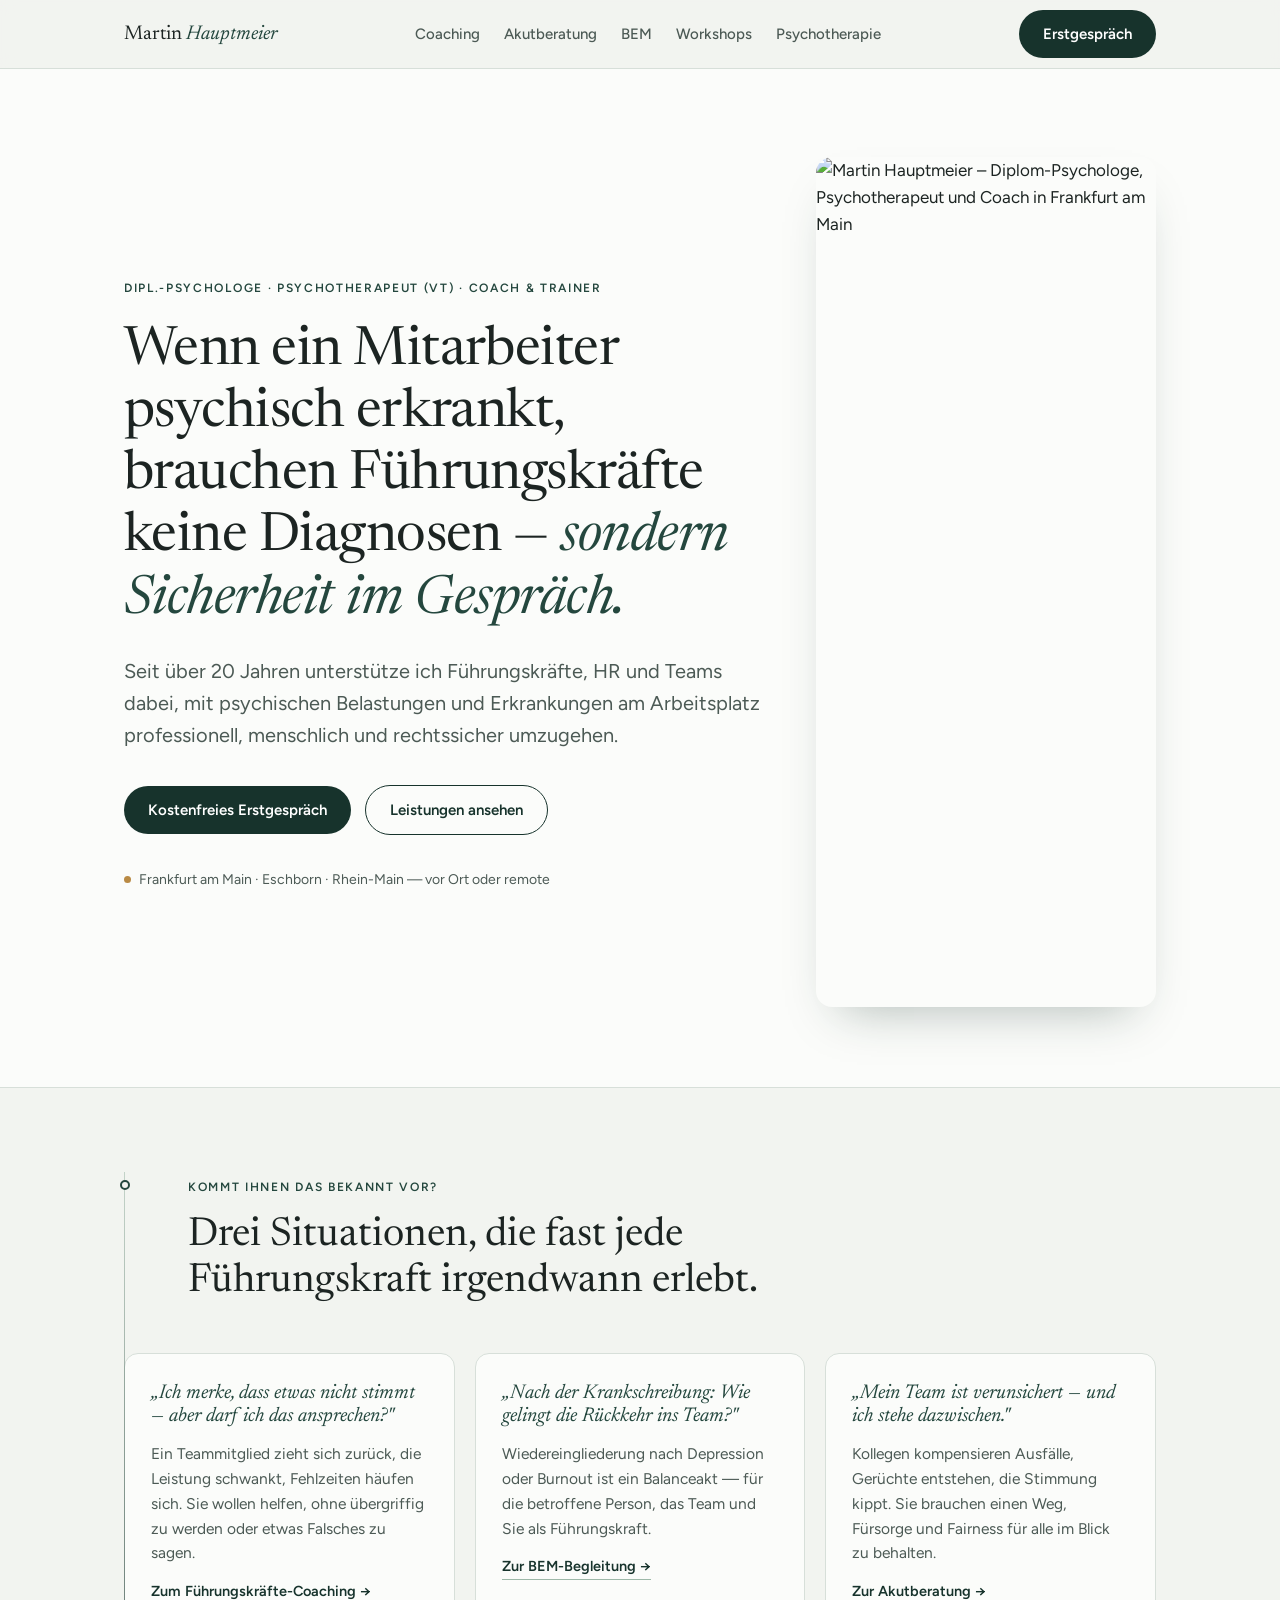
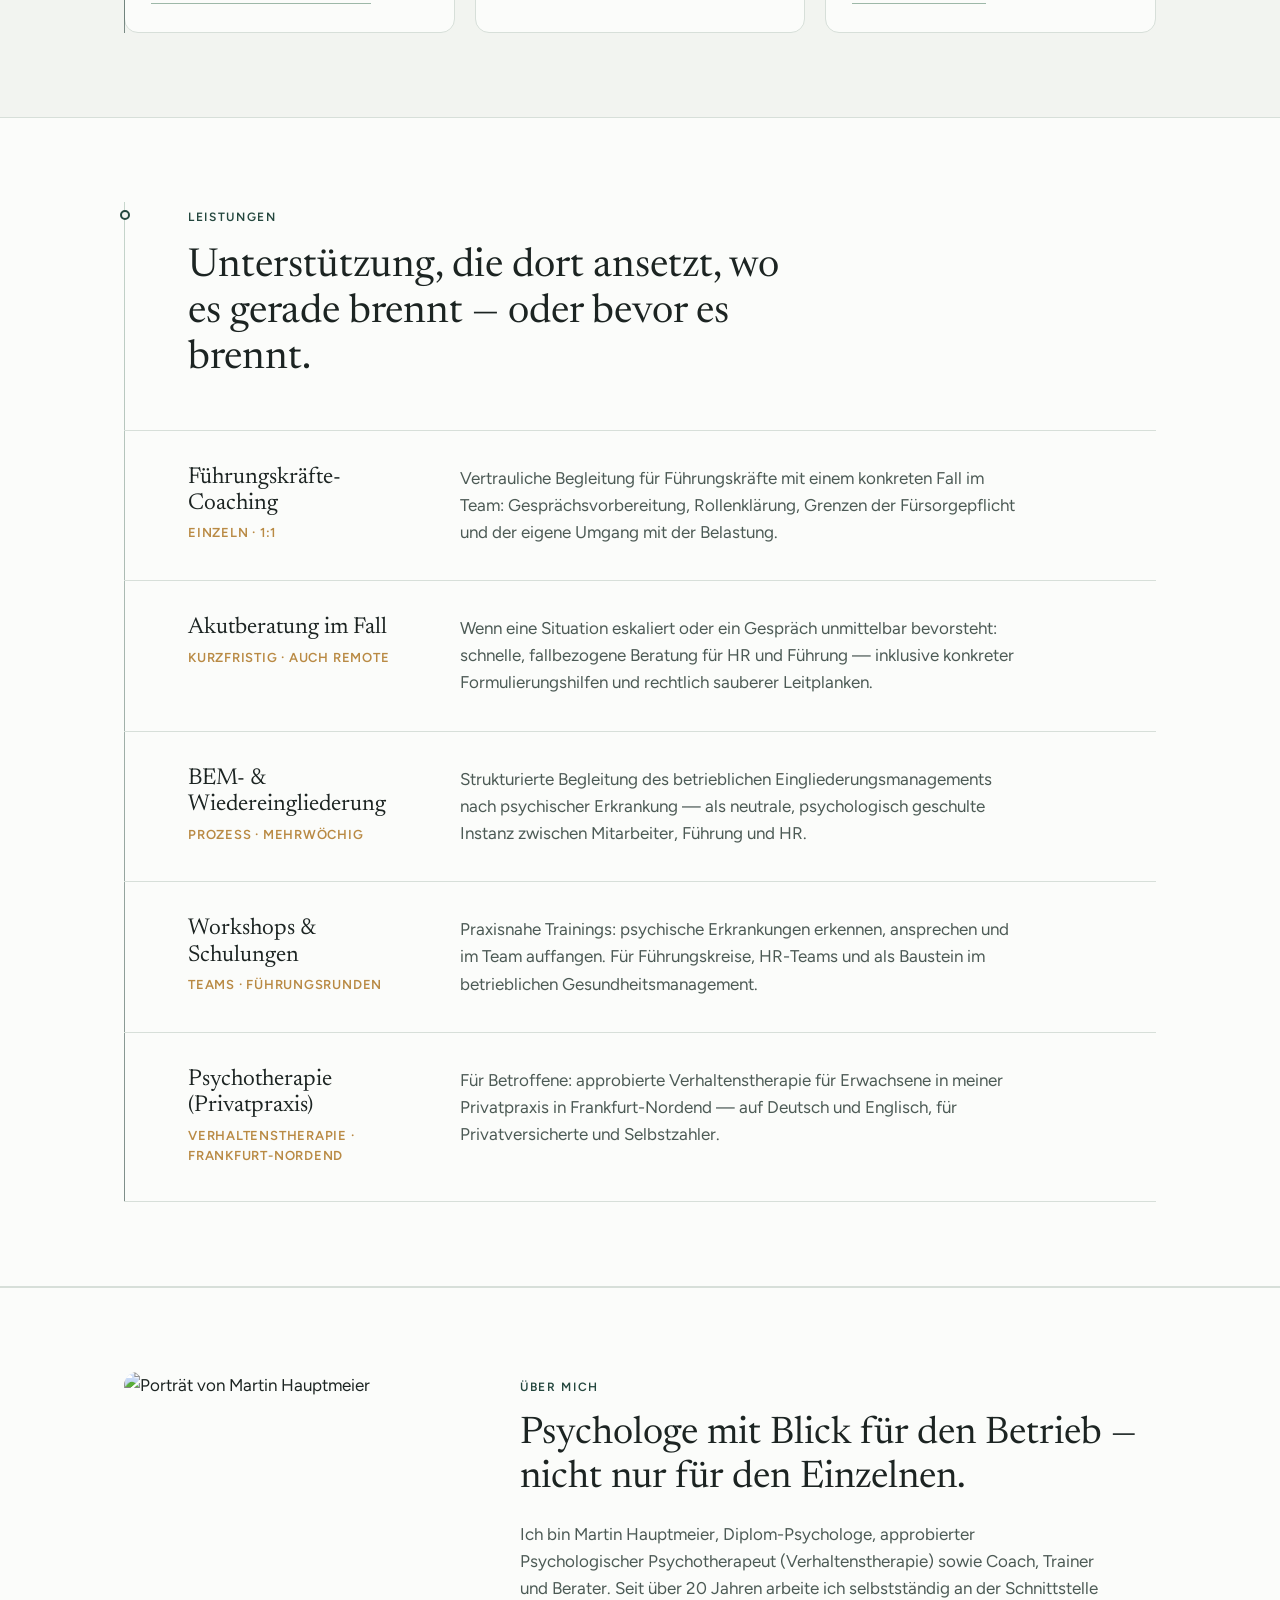
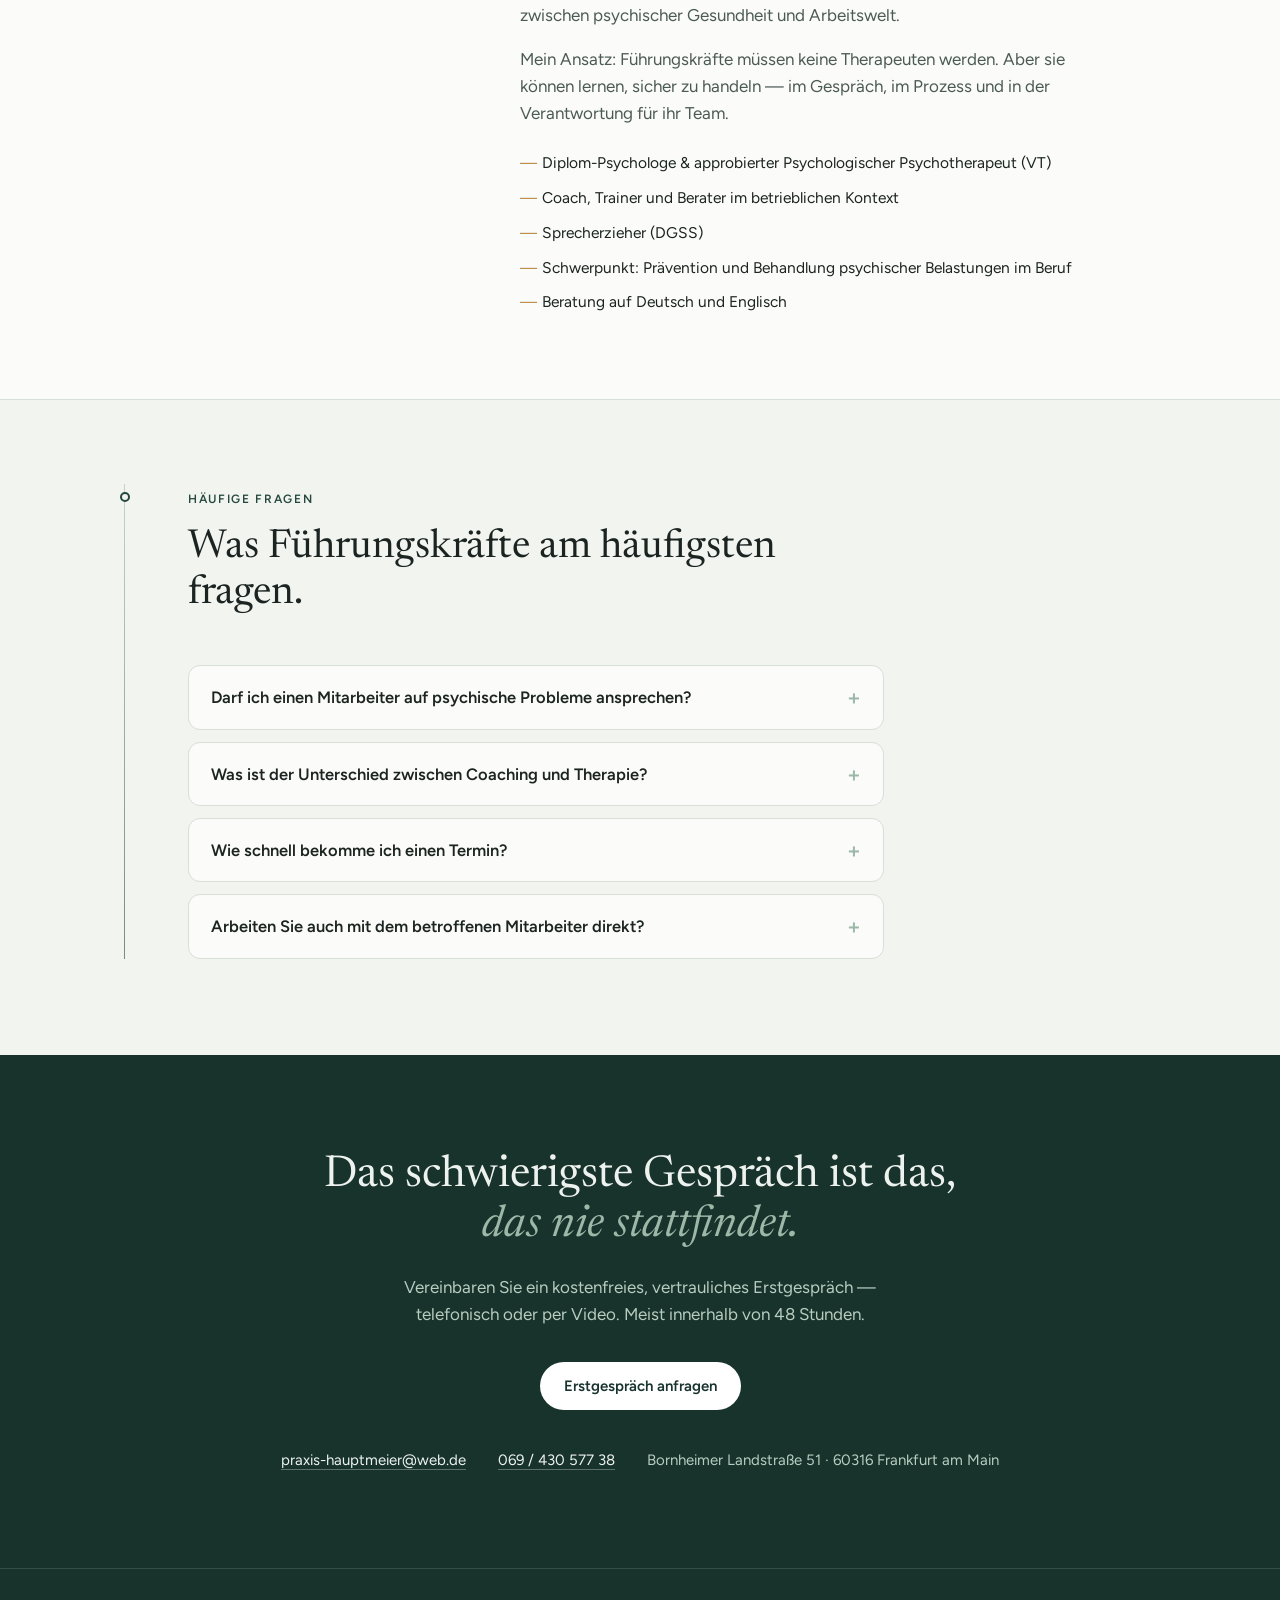
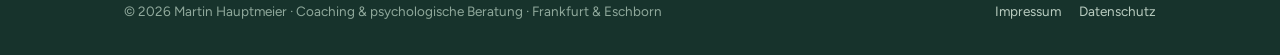
==== index.html @ 53a8b82a "Add index.html – Startseite mit Schema.org und FAQ" ====
<!DOCTYPE html>
<html lang="de">
<head>
<meta charset="UTF-8">
<meta name="viewport" content="width=device-width, initial-scale=1.0">
<title>Umgang mit psychisch erkrankten Mitarbeitern | Coach & Psychologe Frankfurt & Eschborn – Martin Hauptmeier</title>
<meta name="description" content="Dipl.-Psych. Martin Hauptmeier unterstützt Führungskräfte und HR im Umgang mit psychisch erkrankten Mitarbeitern: Coaching, Akutberatung, BEM-Begleitung und Schulungen in Frankfurt am Main und Eschborn.">
<link rel="preconnect" href="https://fonts.googleapis.com">
<link rel="preconnect" href="https://fonts.gstatic.com" crossorigin>
<link href="https://fonts.googleapis.com/css2?family=Newsreader:ital,opsz,wght@0,6..72,300..600;1,6..72,300..600&family=Figtree:wght@400;500;600;700&display=swap" rel="stylesheet">
<link rel="stylesheet" href="styles.css">
<script type="application/ld+json">
{"@context":"https://schema.org","@type":"ProfessionalService","name":"Martin Hauptmeier – Coaching & psychologische Beratung für Unternehmen","image":"martin-hauptmeier.jpg","founder":{"@type":"Person","name":"Martin Hauptmeier","jobTitle":"Dipl.-Psychologe, Psychologischer Psychotherapeut (VT), Coach & Trainer"},"address":{"@type":"PostalAddress","streetAddress":"Bornheimer Landstraße 51","postalCode":"60316","addressLocality":"Frankfurt am Main","addressCountry":"DE"},"areaServed":["Frankfurt am Main","Eschborn","Rhein-Main-Gebiet"],"telephone":"+49 69 43057738","email":"praxis-hauptmeier@web.de","knowsLanguage":["de","en"]}
</script>
</head>
<body>
<header>
  <div class="wrap nav">
    <a class="logo" href="index.html">Martin <span>Hauptmeier</span></a>
    <nav aria-label="Hauptnavigation">
      <ul>
        <li><a href="fuehrungskraefte-coaching-frankfurt.html">Coaching</a></li>
        <li><a href="akutberatung-psychische-erkrankung-arbeitsplatz.html">Akutberatung</a></li>
        <li><a href="bem-wiedereingliederung-frankfurt.html">BEM</a></li>
        <li><a href="workshops-psychische-gesundheit-fuehrungskraefte.html">Workshops</a></li>
        <li><a href="psychotherapie-frankfurt-nordend.html">Psychotherapie</a></li>
      </ul>
    </nav>
    <a class="btn" href="#kontakt">Erstgespräch</a>
  </div>
</header>

<div class="hero">
  <div class="wrap hero-grid">
    <div>
      <span class="eyebrow">Dipl.-Psychologe · Psychotherapeut (VT) · Coach & Trainer</span>
      <h1>Wenn ein Mitarbeiter psychisch erkrankt, brauchen Führungskräfte keine Diagnosen — <em>sondern Sicherheit im Gespräch.</em></h1>
      <p class="lead">Seit über 20 Jahren unterstütze ich Führungskräfte, HR und Teams dabei, mit psychischen Belastungen und Erkrankungen am Arbeitsplatz professionell, menschlich und rechtssicher umzugehen.</p>
      <div class="cta-row">
        <a class="btn" href="#kontakt">Kostenfreies Erstgespräch</a>
        <a class="btn ghost" href="#leistungen">Leistungen ansehen</a>
      </div>
      <p class="ort">Frankfurt am Main · Eschborn · Rhein-Main — vor Ort oder remote</p>
    </div>
    <img class="hero-portrait" src="martin-hauptmeier.jpg" alt="Martin Hauptmeier – Diplom-Psychologe, Psychotherapeut und Coach in Frankfurt am Main" width="680" height="850">
  </div>
</div>

<section id="situationen">
  <div class="wrap faden">
    <span class="knoten" style="top:8px"></span>
    <div class="sec-head reveal">
      <span class="eyebrow">Kommt Ihnen das bekannt vor?</span>
      <h2>Drei Situationen, die fast jede Führungskraft irgendwann erlebt.</h2>
    </div>
    <div class="cards">
      <div class="card reveal">
        <span class="serif">„Ich merke, dass etwas nicht stimmt — aber darf ich das ansprechen?"</span>
        <p>Ein Teammitglied zieht sich zurück, die Leistung schwankt, Fehlzeiten häufen sich. Sie wollen helfen, ohne übergriffig zu werden oder etwas Falsches zu sagen.</p>
        <a class="mehr" href="fuehrungskraefte-coaching-frankfurt.html">Zum Führungskräfte-Coaching →</a>
      </div>
      <div class="card reveal">
        <span class="serif">„Nach der Krankschreibung: Wie gelingt die Rückkehr ins Team?"</span>
        <p>Wiedereingliederung nach Depression oder Burnout ist ein Balanceakt — für die betroffene Person, das Team und Sie als Führungskraft.</p>
        <a class="mehr" href="bem-wiedereingliederung-frankfurt.html">Zur BEM-Begleitung →</a>
      </div>
      <div class="card reveal">
        <span class="serif">„Mein Team ist verunsichert — und ich stehe dazwischen."</span>
        <p>Kollegen kompensieren Ausfälle, Gerüchte entstehen, die Stimmung kippt. Sie brauchen einen Weg, Fürsorge und Fairness für alle im Blick zu behalten.</p>
        <a class="mehr" href="akutberatung-psychische-erkrankung-arbeitsplatz.html">Zur Akutberatung →</a>
      </div>
    </div>
  </div>
</section>

<section class="leistungen-bg" id="leistungen">
  <div class="wrap faden">
    <span class="knoten" style="top:8px"></span>
    <div class="sec-head reveal">
      <span class="eyebrow">Leistungen</span>
      <h2>Unterstützung, die dort ansetzt, wo es gerade brennt — oder bevor es brennt.</h2>
    </div>
    <div class="leistung reveal">
      <div><h3><a href="fuehrungskraefte-coaching-frankfurt.html">Führungskräfte-Coaching</a></h3><p class="tag">Einzeln · 1:1</p></div>
      <p>Vertrauliche Begleitung für Führungskräfte mit einem konkreten Fall im Team: Gesprächsvorbereitung, Rollenklärung, Grenzen der Fürsorgepflicht und der eigene Umgang mit der Belastung.</p>
    </div>
    <div class="leistung reveal">
      <div><h3><a href="akutberatung-psychische-erkrankung-arbeitsplatz.html">Akutberatung im Fall</a></h3><p class="tag">Kurzfristig · auch remote</p></div>
      <p>Wenn eine Situation eskaliert oder ein Gespräch unmittelbar bevorsteht: schnelle, fallbezogene Beratung für HR und Führung — inklusive konkreter Formulierungshilfen und rechtlich sauberer Leitplanken.</p>
    </div>
    <div class="leistung reveal">
      <div><h3><a href="bem-wiedereingliederung-frankfurt.html">BEM- & Wiedereingliederung</a></h3><p class="tag">Prozess · mehrwöchig</p></div>
      <p>Strukturierte Begleitung des betrieblichen Eingliederungsmanagements nach psychischer Erkrankung — als neutrale, psychologisch geschulte Instanz zwischen Mitarbeiter, Führung und HR.</p>
    </div>
    <div class="leistung reveal">
      <div><h3><a href="workshops-psychische-gesundheit-fuehrungskraefte.html">Workshops & Schulungen</a></h3><p class="tag">Teams · Führungsrunden</p></div>
      <p>Praxisnahe Trainings: psychische Erkrankungen erkennen, ansprechen und im Team auffangen. Für Führungskreise, HR-Teams und als Baustein im betrieblichen Gesundheitsmanagement.</p>
    </div>
    <div class="leistung reveal">
      <div><h3><a href="psychotherapie-frankfurt-nordend.html">Psychotherapie (Privatpraxis)</a></h3><p class="tag">Verhaltenstherapie · Frankfurt-Nordend</p></div>
      <p>Für Betroffene: approbierte Verhaltenstherapie für Erwachsene in meiner Privatpraxis in Frankfurt-Nordend — auf Deutsch und Englisch, für Privatversicherte und Selbstzahler.</p>
    </div>
  </div>
</section>

<section class="ueber-bg" id="ueber">
  <div class="wrap ueber-grid">
    <img class="portrait-img reveal" src="martin-hauptmeier.jpg" alt="Porträt von Martin Hauptmeier" loading="lazy">
    <div class="reveal">
      <span class="eyebrow">Über mich</span>
      <h2>Psychologe mit Blick für den Betrieb — nicht nur für den Einzelnen.</h2>
      <p>Ich bin Martin Hauptmeier, Diplom-Psychologe, approbierter Psychologischer Psychotherapeut (Verhaltenstherapie) sowie Coach, Trainer und Berater. Seit über 20 Jahren arbeite ich selbstständig an der Schnittstelle zwischen psychischer Gesundheit und Arbeitswelt.</p>
      <p>Mein Ansatz: Führungskräfte müssen keine Therapeuten werden. Aber sie können lernen, sicher zu handeln — im Gespräch, im Prozess und in der Verantwortung für ihr Team.</p>
      <ul class="quali">
        <li>Diplom-Psychologe & approbierter Psychologischer Psychotherapeut (VT)</li>
        <li>Coach, Trainer und Berater im betrieblichen Kontext</li>
        <li>Sprecherzieher (DGSS)</li>
        <li>Schwerpunkt: Prävention und Behandlung psychischer Belastungen im Beruf</li>
        <li>Beratung auf Deutsch und Englisch</li>
      </ul>
    </div>
  </div>
</section>

<section id="faq">
  <div class="wrap faden">
    <span class="knoten" style="top:8px"></span>
    <div class="sec-head reveal">
      <span class="eyebrow">Häufige Fragen</span>
      <h2>Was Führungskräfte am häufigsten fragen.</h2>
    </div>
    <div class="content" style="max-width:760px;padding-left:64px">
      <details class="faq">
        <summary>Darf ich einen Mitarbeiter auf psychische Probleme ansprechen?</summary>
        <p>Ja — und in vielen Fällen sollten Sie es sogar. Entscheidend ist das Wie: Sprechen Sie konkrete Beobachtungen im Arbeitskontext an (Verhalten, Leistung, Fehlzeiten), nicht Vermutungen über Diagnosen. Im Coaching bereiten wir genau dieses Gespräch gemeinsam vor.</p>
      </details>
      <details class="faq">
        <summary>Was ist der Unterschied zwischen Coaching und Therapie?</summary>
        <p>Coaching richtet sich an Sie als Führungskraft oder HR — es geht um Ihre Handlungsfähigkeit im Umgang mit der Situation. Therapie richtet sich an die erkrankte Person selbst. Als approbierter Psychotherapeut kenne ich beide Seiten und halte die Rollen sauber getrennt.</p>
      </details>
      <details class="faq">
        <summary>Wie schnell bekomme ich einen Termin?</summary>
        <p>Für Akutfälle biete ich kurzfristige Beratungstermine an, in der Regel innerhalb weniger Werktage — telefonisch, per Video oder vor Ort in Frankfurt und Eschborn.</p>
      </details>
      <details class="faq">
        <summary>Arbeiten Sie auch mit dem betroffenen Mitarbeiter direkt?</summary>
        <p>Ja, wenn alle Beteiligten das wollen — etwa als neutrale Begleitung im BEM-Prozess oder in der Wiedereingliederung. Vertraulichkeit gilt dabei nach beiden Seiten.</p>
      </details>
    </div>
  </div>
</section>

<section class="kontakt" id="kontakt">
  <div class="wrap">
    <h2>Das schwierigste Gespräch ist das, <em>das nie stattfindet.</em></h2>
    <p>Vereinbaren Sie ein kostenfreies, vertrauliches Erstgespräch — telefonisch oder per Video. Meist innerhalb von 48 Stunden.</p>
    <a class="btn" href="mailto:praxis-hauptmeier@web.de">Erstgespräch anfragen</a>
    <div class="info">
      <span><a href="mailto:praxis-hauptmeier@web.de">praxis-hauptmeier@web.de</a></span>
      <span><a href="tel:+496943057738">069 / 430 577 38</a></span>
      <span>Bornheimer Landstraße 51 · 60316 Frankfurt am Main</span>
    </div>
  </div>
</section>

<footer>
  <div class="wrap">
    <span>© 2026 Martin Hauptmeier · Coaching & psychologische Beratung · Frankfurt & Eschborn</span>
    <nav><a href="#">Impressum</a><a href="#">Datenschutz</a></nav>
  </div>
</footer>

<script>
  const io = new IntersectionObserver(es => es.forEach(e => {
    if(e.isIntersecting){e.target.classList.add('show');io.unobserve(e.target);}
  }),{threshold:.12});
  document.querySelectorAll('.reveal').forEach(el => io.observe(el));
</script>
</body>
</html>
---- styles.css ----
:root{
  --pine:#17332C; --pine-soft:#24473E; --sage:#9DB8A8;
  --mist:#F2F4F0; --paper:#FBFCFA; --ink:#1C2422; --ink-60:#4C5A55;
  --line:#D7DFD9; --amber:#B98A44;
}
*{margin:0;padding:0;box-sizing:border-box}
html{scroll-behavior:smooth}
body{font-family:'Figtree',system-ui,sans-serif;background:var(--mist);color:var(--ink);line-height:1.6;font-size:17px}
h1,h2,h3,.serif{font-family:'Newsreader',Georgia,serif;font-weight:400;line-height:1.15}
a{color:inherit}
.wrap{max-width:1080px;margin:0 auto;padding:0 24px}
.eyebrow{font-size:12px;letter-spacing:.14em;text-transform:uppercase;font-weight:600;color:var(--pine-soft)}
header{position:sticky;top:0;z-index:50;background:rgba(242,244,240,.92);backdrop-filter:blur(8px);border-bottom:1px solid var(--line)}
.nav{display:flex;align-items:center;justify-content:space-between;height:68px;gap:16px}
.logo{font-family:'Newsreader',serif;font-size:20px;text-decoration:none;white-space:nowrap}
.logo span{color:var(--pine-soft);font-style:italic}
nav ul{display:flex;gap:24px;list-style:none}
nav ul a{text-decoration:none;font-size:15px;font-weight:500;color:var(--ink-60)}
nav ul a:hover{color:var(--pine)}
.btn{display:inline-block;background:var(--pine);color:#fff;padding:12px 24px;border-radius:999px;text-decoration:none;font-weight:600;font-size:15px;transition:background .2s}
.btn:hover{background:var(--pine-soft)}
.btn.ghost{background:transparent;color:var(--pine);border:1px solid var(--pine)}
.btn.ghost:hover{background:var(--pine);color:#fff}
@media(max-width:860px){nav ul{display:none}}
.faden{position:relative}
.faden::before{content:"";position:absolute;left:24px;top:0;bottom:0;width:1px;background:linear-gradient(var(--sage),var(--pine));opacity:.55}
.knoten{position:absolute;left:19.5px;width:10px;height:10px;border-radius:50%;background:var(--mist);border:2px solid var(--pine-soft)}
@media(max-width:760px){.faden::before,.knoten{display:none}}
.hero{padding:88px 0 80px;background:var(--paper);border-bottom:1px solid var(--line)}
.hero h1{font-size:clamp(32px,5vw,54px);margin:20px 0 24px;letter-spacing:-.01em;max-width:860px}
.hero h1 em{color:var(--pine-soft)}
.hero p.lead{font-size:20px;color:var(--ink-60);max-width:640px;margin-bottom:34px}
.cta-row{display:flex;gap:14px;flex-wrap:wrap;align-items:center}
.ort{margin-top:34px;font-size:14px;color:var(--ink-60);display:flex;align-items:center;gap:8px}
.ort::before{content:"";width:7px;height:7px;border-radius:50%;background:var(--amber);display:inline-block}
.hero-grid{display:grid;grid-template-columns:1fr 340px;gap:56px;align-items:center}
@media(max-width:900px){.hero-grid{grid-template-columns:1fr}}
.hero-portrait{width:100%;border-radius:16px;display:block;box-shadow:0 24px 48px -24px rgba(23,51,44,.35)}
section{padding:84px 0}
.sec-head{max-width:660px;margin-bottom:48px;padding-left:64px;position:relative}
@media(max-width:760px){.sec-head{padding-left:0}}
.sec-head h2{font-size:clamp(28px,3.6vw,40px);margin-top:14px}
.cards{display:grid;grid-template-columns:repeat(3,1fr);gap:20px}
@media(max-width:860px){.cards{grid-template-columns:1fr}}
.card{background:var(--paper);border:1px solid var(--line);border-radius:14px;padding:28px 26px}
.card .serif{font-size:20px;font-style:italic;color:var(--pine-soft);display:block;margin-bottom:14px}
.card p{font-size:15.5px;color:var(--ink-60)}
.card a.mehr{display:inline-block;margin-top:14px;font-size:14.5px;font-weight:600;color:var(--pine);text-decoration:none;border-bottom:1px solid var(--sage)}
.leistungen-bg{background:var(--paper);border-top:1px solid var(--line);border-bottom:1px solid var(--line)}
.leistung{display:grid;grid-template-columns:240px 1fr;gap:32px;padding:34px 0 34px 64px;border-top:1px solid var(--line);position:relative}
.leistung:last-of-type{border-bottom:1px solid var(--line)}
.leistung h3{font-size:23px}
.leistung h3 a{text-decoration:none;color:inherit}
.leistung h3 a:hover{color:var(--pine-soft)}
.leistung .tag{font-size:13px;color:var(--amber);font-weight:600;letter-spacing:.06em;text-transform:uppercase;margin-top:6px}
.leistung p{color:var(--ink-60);max-width:560px}
@media(max-width:760px){.leistung{grid-template-columns:1fr;gap:10px;padding-left:0}}
.ueber-bg{background:var(--paper);border-top:1px solid var(--line);border-bottom:1px solid var(--line)}
.ueber-grid{display:grid;grid-template-columns:340px 1fr;gap:56px;align-items:start}
@media(max-width:860px){.ueber-grid{grid-template-columns:1fr}}
.portrait-img{width:100%;border-radius:16px;display:block}
.ueber-grid h2{font-size:clamp(28px,3.4vw,38px);margin:14px 0 20px}
.ueber-grid p{color:var(--ink-60);margin-bottom:16px;max-width:580px}
.quali{list-style:none;margin-top:24px;display:grid;gap:10px}
.quali li{padding-left:22px;position:relative;font-size:15.5px}
.quali li::before{content:"—";position:absolute;left:0;color:var(--amber)}
.sub-hero{padding:72px 0 56px;background:var(--paper);border-bottom:1px solid var(--line)}
.sub-hero .crumb{font-size:13.5px;color:var(--ink-60);margin-bottom:18px}
.sub-hero .crumb a{color:var(--pine-soft);text-decoration:none}
.sub-hero h1{font-size:clamp(30px,4.4vw,46px);max-width:820px;margin:14px 0 20px}
.sub-hero p.lead{font-size:19px;color:var(--ink-60);max-width:640px}
.content{max-width:720px}
.content h2{font-size:clamp(24px,3vw,32px);margin:44px 0 16px}
.content h3{font-size:21px;margin:30px 0 10px}
.content p{color:var(--ink-60);margin-bottom:16px}
.content ul{margin:0 0 16px 22px;color:var(--ink-60)}
.content li{margin-bottom:8px}
.hinweis{background:var(--paper);border:1px solid var(--line);border-left:3px solid var(--amber);border-radius:0 12px 12px 0;padding:20px 24px;margin:28px 0;font-size:15.5px;color:var(--ink-60)}
details.faq{background:var(--paper);border:1px solid var(--line);border-radius:12px;margin-bottom:12px;padding:0 22px}
details.faq summary{cursor:pointer;padding:18px 0;font-weight:600;font-size:16.5px;list-style:none;position:relative;padding-right:32px}
details.faq summary::after{content:"+";position:absolute;right:0;top:14px;font-size:22px;color:var(--sage)}
details.faq[open] summary::after{content:"–"}
details.faq p{color:var(--ink-60);padding-bottom:18px;font-size:15.5px}
.kontakt{background:var(--pine);color:#EDF2EE;text-align:center;padding:96px 0}
.kontakt h2{font-size:clamp(30px,4vw,44px);max-width:680px;margin:0 auto 22px}
.kontakt h2 em{color:var(--sage)}
.kontakt p{color:#B9CCC0;max-width:520px;margin:0 auto 34px}
.kontakt .btn{background:#fff;color:var(--pine)}
.kontakt .btn:hover{background:var(--sage)}
.kontakt .info{margin-top:38px;font-size:15px;color:#B9CCC0;display:flex;gap:32px;justify-content:center;flex-wrap:wrap}
.kontakt .info a{color:#EDF2EE;text-decoration:none;border-bottom:1px solid rgba(255,255,255,.3)}
footer{background:var(--pine);border-top:1px solid rgba(255,255,255,.12);padding:32px 0;color:#8FA89B;font-size:13.5px}
footer .wrap{display:flex;justify-content:space-between;flex-wrap:wrap;gap:12px}
footer nav a{color:#B9CCC0;text-decoration:none;margin-left:18px}
.reveal{opacity:0;transform:translateY(14px);transition:opacity .6s ease,transform .6s ease}
.reveal.show{opacity:1;transform:none}
@media(prefers-reduced-motion:reduce){.reveal{opacity:1;transform:none;transition:none}html{scroll-behavior:auto}}
:focus-visible{outline:2px solid var(--amber);outline-offset:3px}
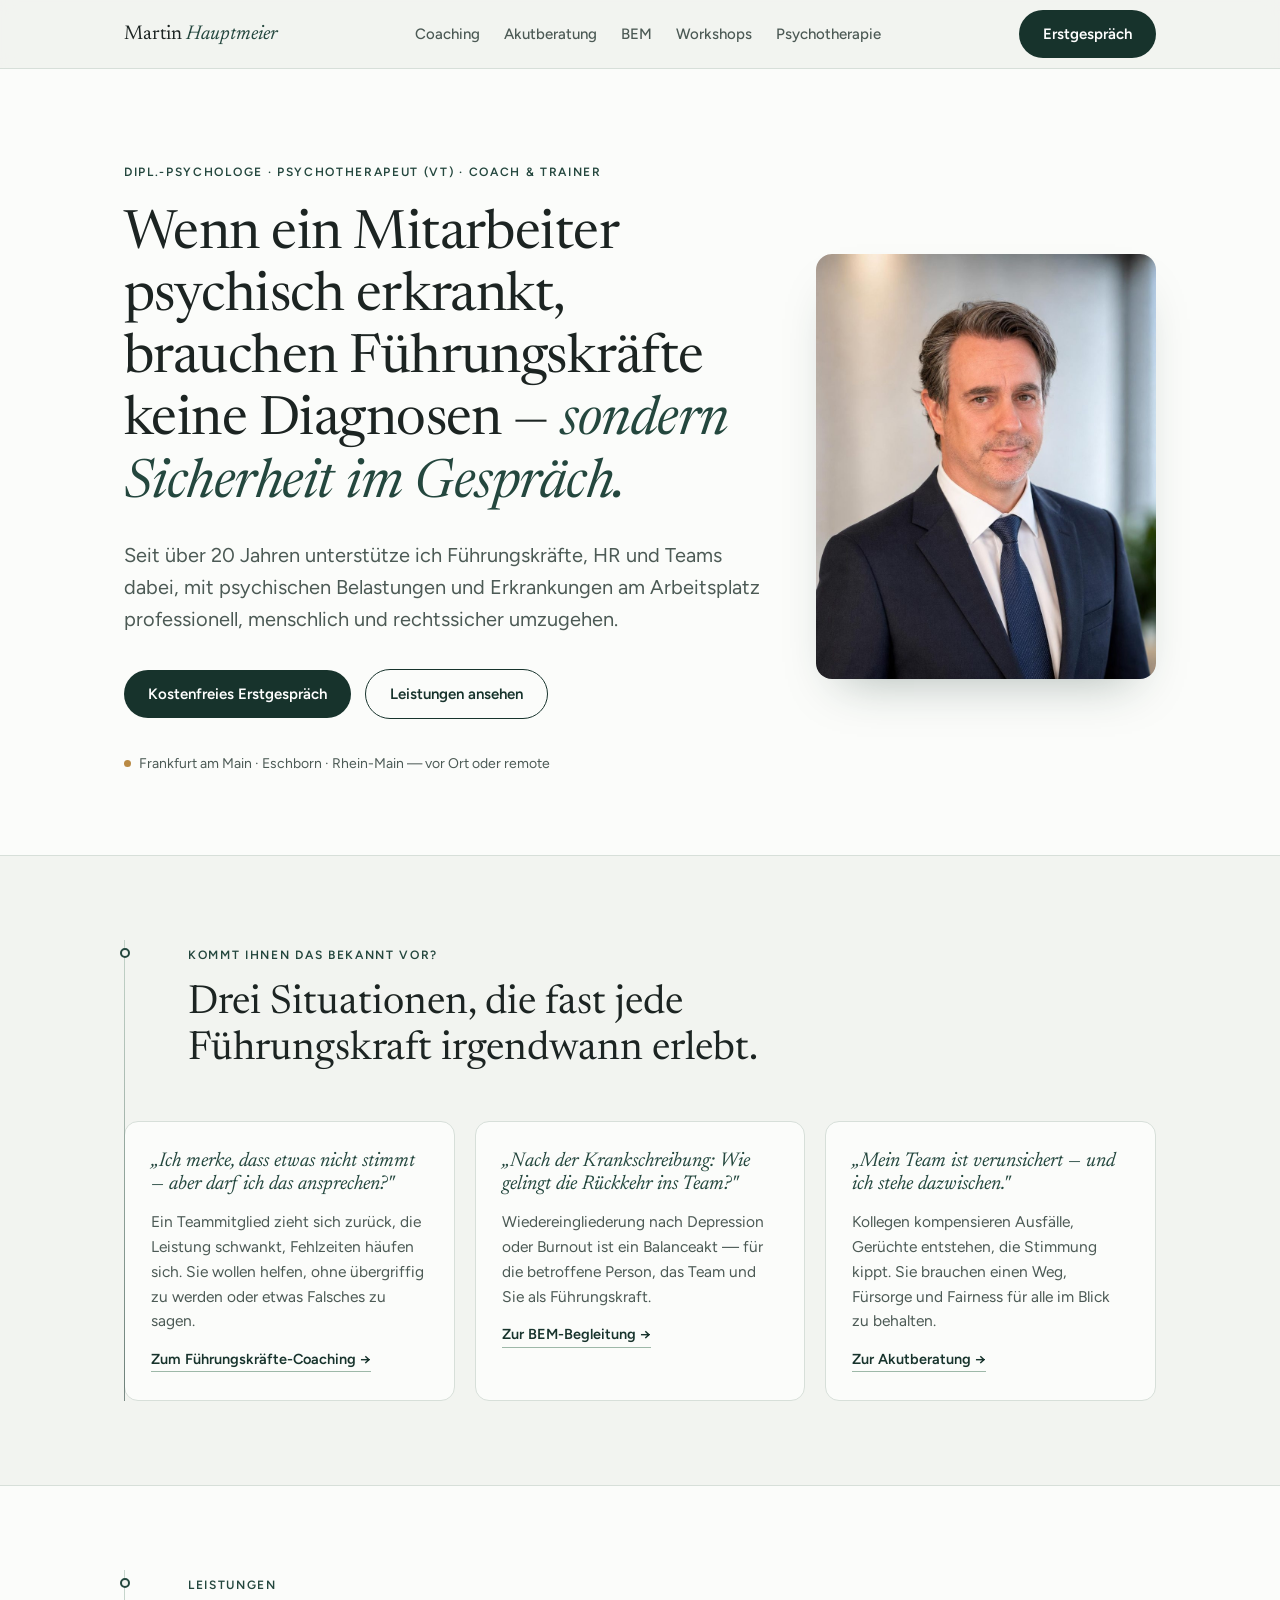
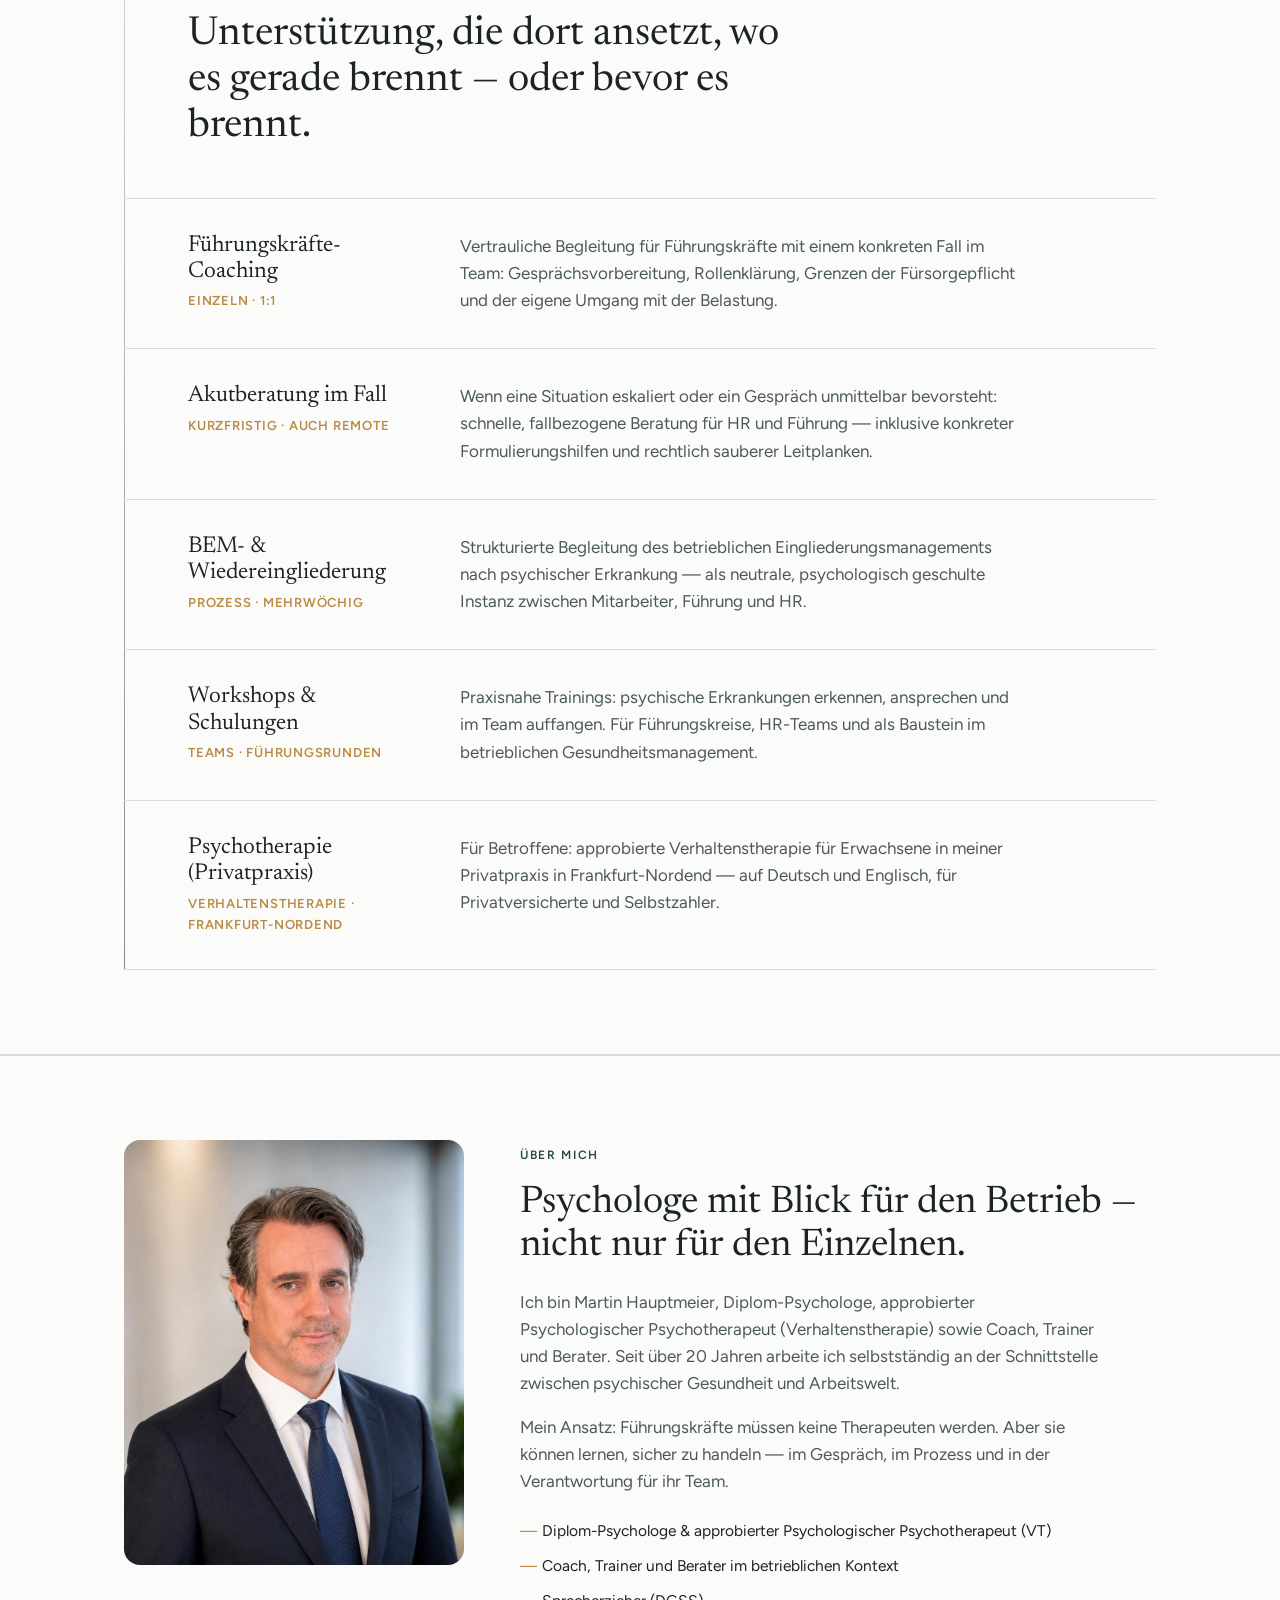
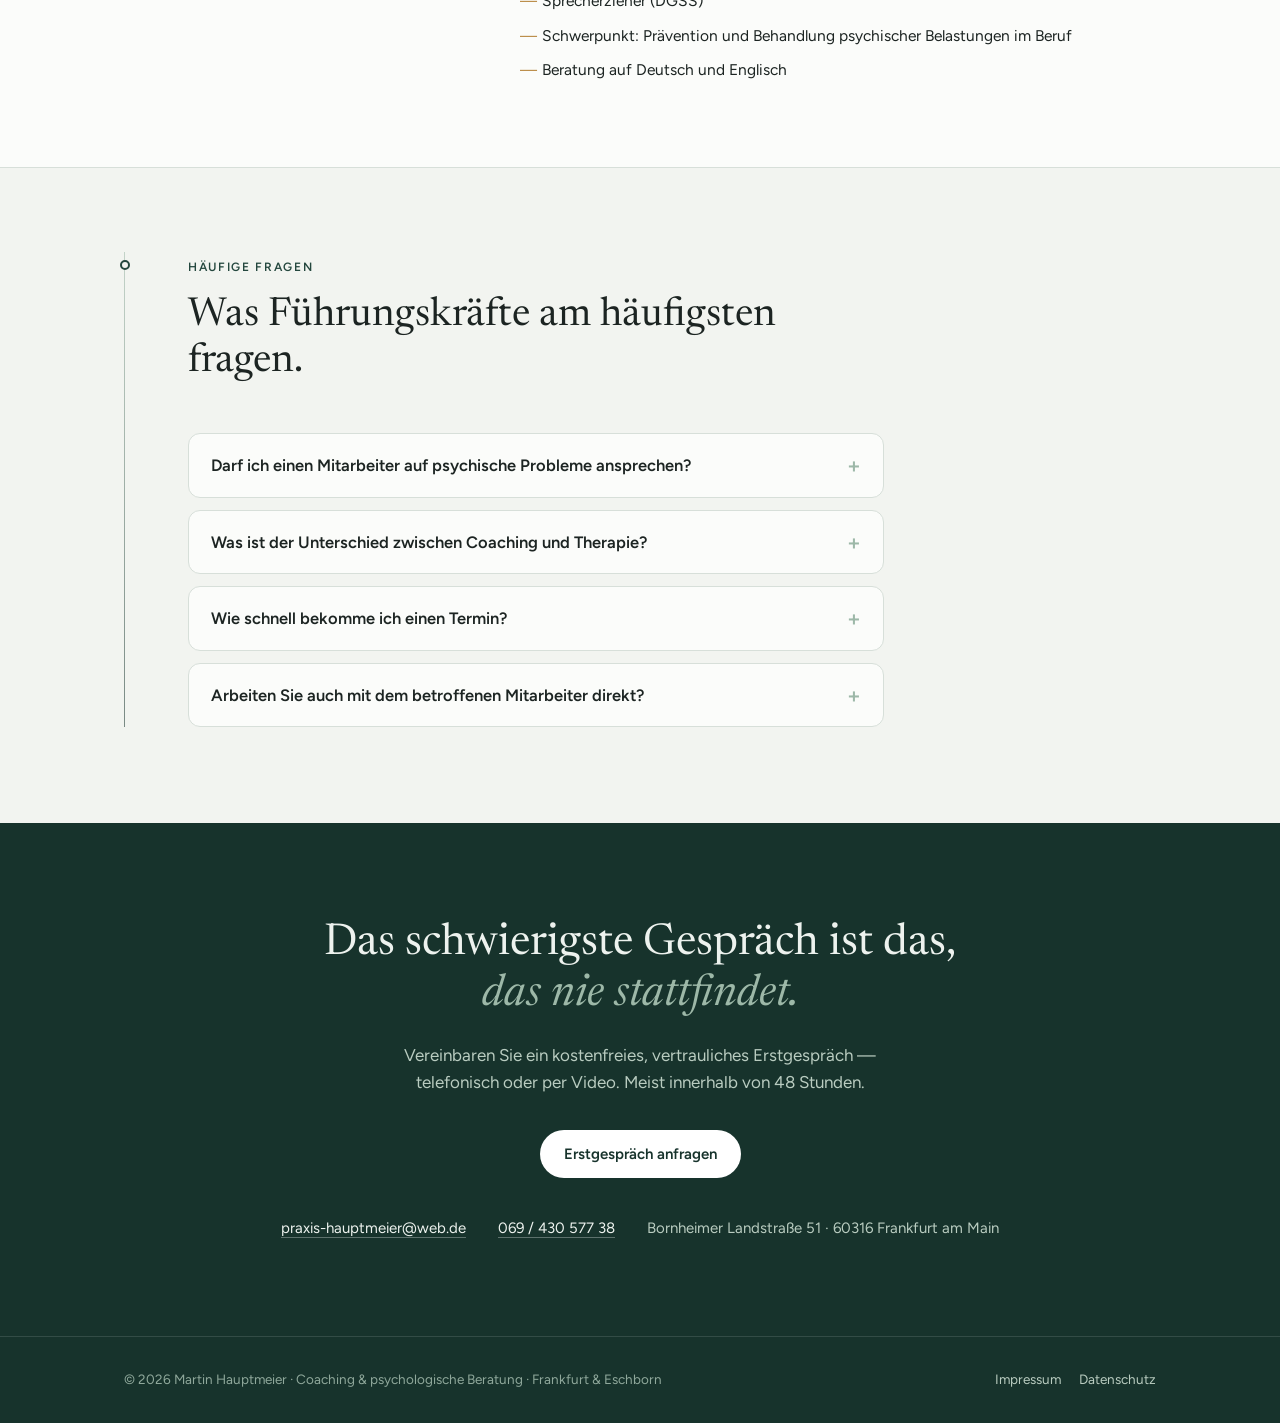
==== commit 8c6e0fcd: "Fix: width/height-Attribute vom Hero-Bild entfernt (Verzerrung oben)" ====
--- a/index.html
+++ b/index.html
@@ -42,7 +42,7 @@
       </div>
       <p class="ort">Frankfurt am Main · Eschborn · Rhein-Main — vor Ort oder remote</p>
     </div>
-    <img class="hero-portrait" src="martin-hauptmeier.jpg" alt="Martin Hauptmeier – Diplom-Psychologe, Psychotherapeut und Coach in Frankfurt am Main" width="680" height="850">
+    <img class="hero-portrait" src="martin-hauptmeier.jpg" alt="Martin Hauptmeier – Diplom-Psychologe, Psychotherapeut und Coach in Frankfurt am Main">
   </div>
 </div>
 
--- a/styles.css
+++ b/styles.css
@@ -8,6 +8,7 @@
 body{font-family:'Figtree',system-ui,sans-serif;background:var(--mist);color:var(--ink);line-height:1.6;font-size:17px}
 h1,h2,h3,.serif{font-family:'Newsreader',Georgia,serif;font-weight:400;line-height:1.15}
 a{color:inherit}
+img{max-width:100%;height:auto}
 .wrap{max-width:1080px;margin:0 auto;padding:0 24px}
 .eyebrow{font-size:12px;letter-spacing:.14em;text-transform:uppercase;font-weight:600;color:var(--pine-soft)}
 header{position:sticky;top:0;z-index:50;background:rgba(242,244,240,.92);backdrop-filter:blur(8px);border-bottom:1px solid var(--line)}
@@ -34,8 +35,8 @@
 .ort{margin-top:34px;font-size:14px;color:var(--ink-60);display:flex;align-items:center;gap:8px}
 .ort::before{content:"";width:7px;height:7px;border-radius:50%;background:var(--amber);display:inline-block}
 .hero-grid{display:grid;grid-template-columns:1fr 340px;gap:56px;align-items:center}
-@media(max-width:900px){.hero-grid{grid-template-columns:1fr}}
-.hero-portrait{width:100%;border-radius:16px;display:block;box-shadow:0 24px 48px -24px rgba(23,51,44,.35)}
+@media(max-width:900px){.hero-grid{grid-template-columns:1fr}.hero-portrait{max-width:340px}}
+.hero-portrait{width:100%;height:auto;aspect-ratio:4/5;object-fit:cover;border-radius:16px;display:block;box-shadow:0 24px 48px -24px rgba(23,51,44,.35)}
 section{padding:84px 0}
 .sec-head{max-width:660px;margin-bottom:48px;padding-left:64px;position:relative}
 @media(max-width:760px){.sec-head{padding-left:0}}
@@ -57,8 +58,8 @@
 @media(max-width:760px){.leistung{grid-template-columns:1fr;gap:10px;padding-left:0}}
 .ueber-bg{background:var(--paper);border-top:1px solid var(--line);border-bottom:1px solid var(--line)}
 .ueber-grid{display:grid;grid-template-columns:340px 1fr;gap:56px;align-items:start}
-@media(max-width:860px){.ueber-grid{grid-template-columns:1fr}}
-.portrait-img{width:100%;border-radius:16px;display:block}
+@media(max-width:860px){.ueber-grid{grid-template-columns:1fr}.portrait-img{max-width:340px}}
+.portrait-img{width:100%;height:auto;aspect-ratio:4/5;object-fit:cover;border-radius:16px;display:block}
 .ueber-grid h2{font-size:clamp(28px,3.4vw,38px);margin:14px 0 20px}
 .ueber-grid p{color:var(--ink-60);margin-bottom:16px;max-width:580px}
 .quali{list-style:none;margin-top:24px;display:grid;gap:10px}
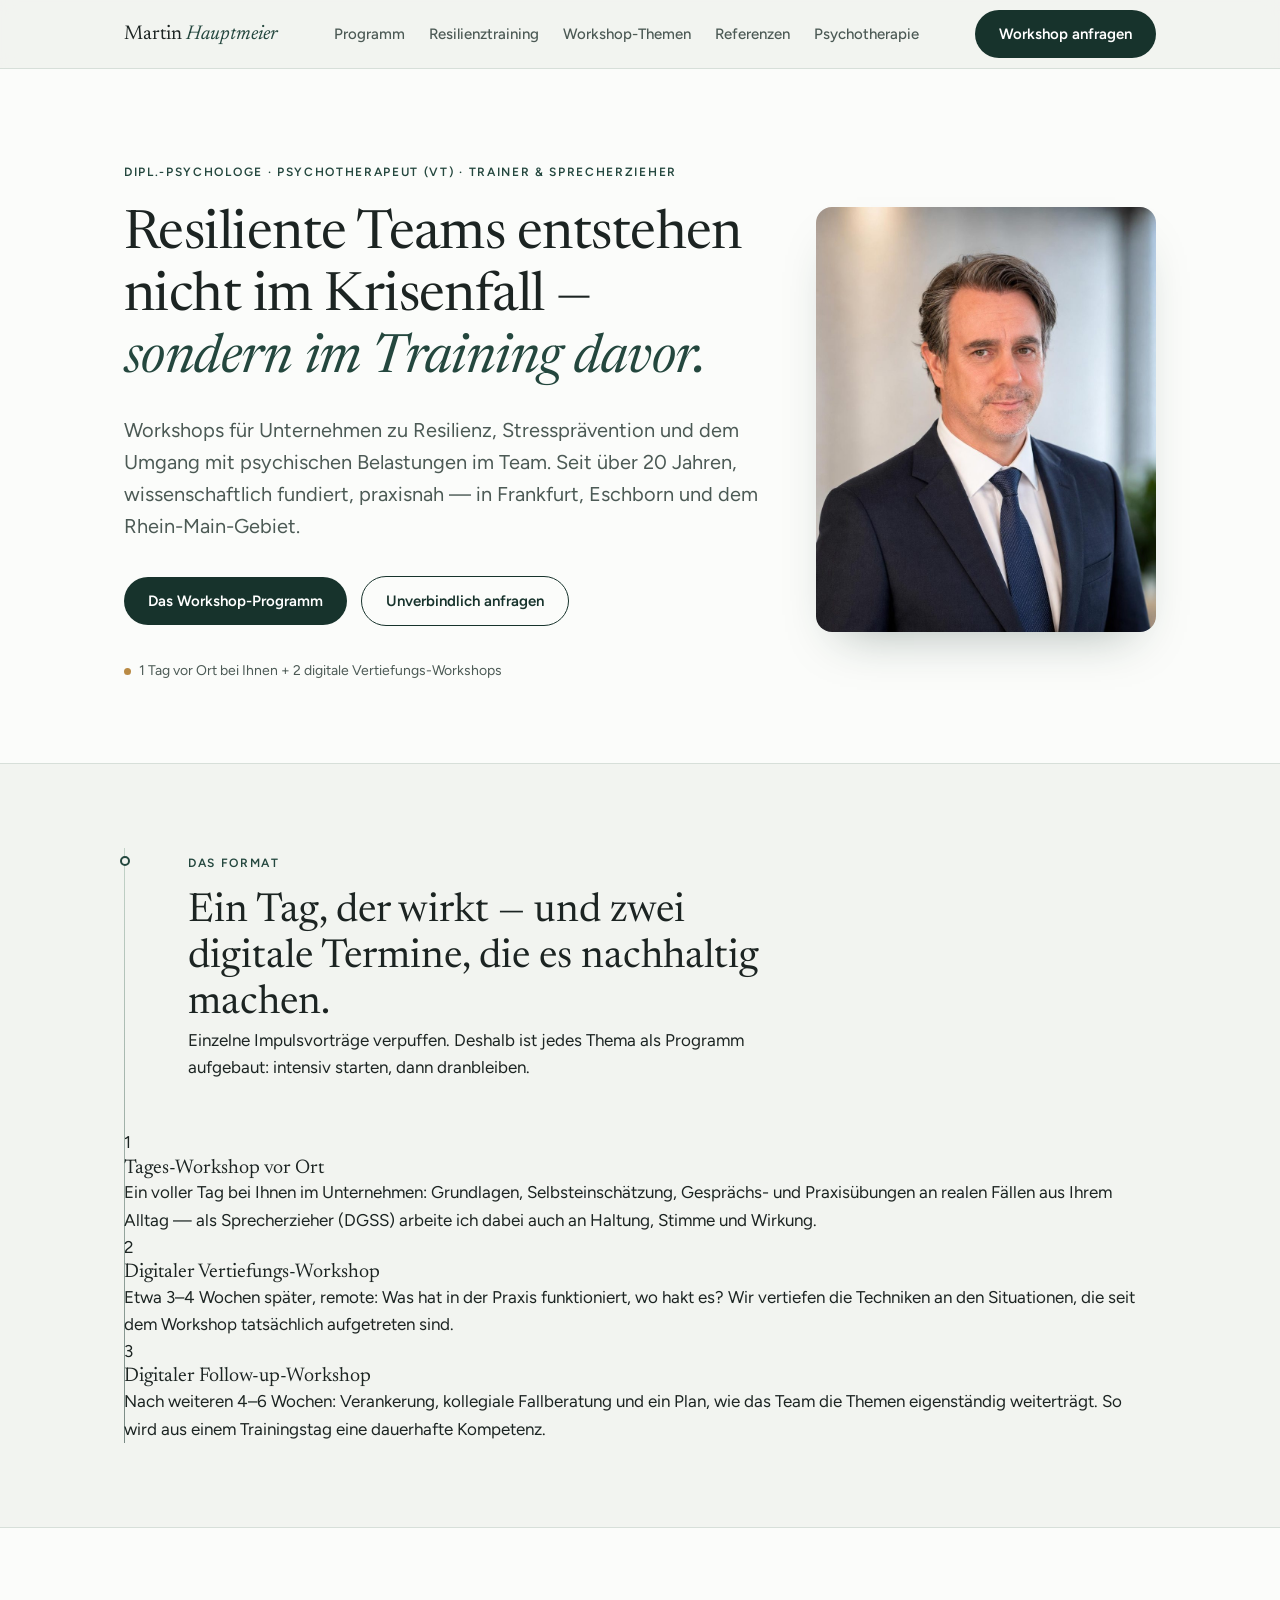
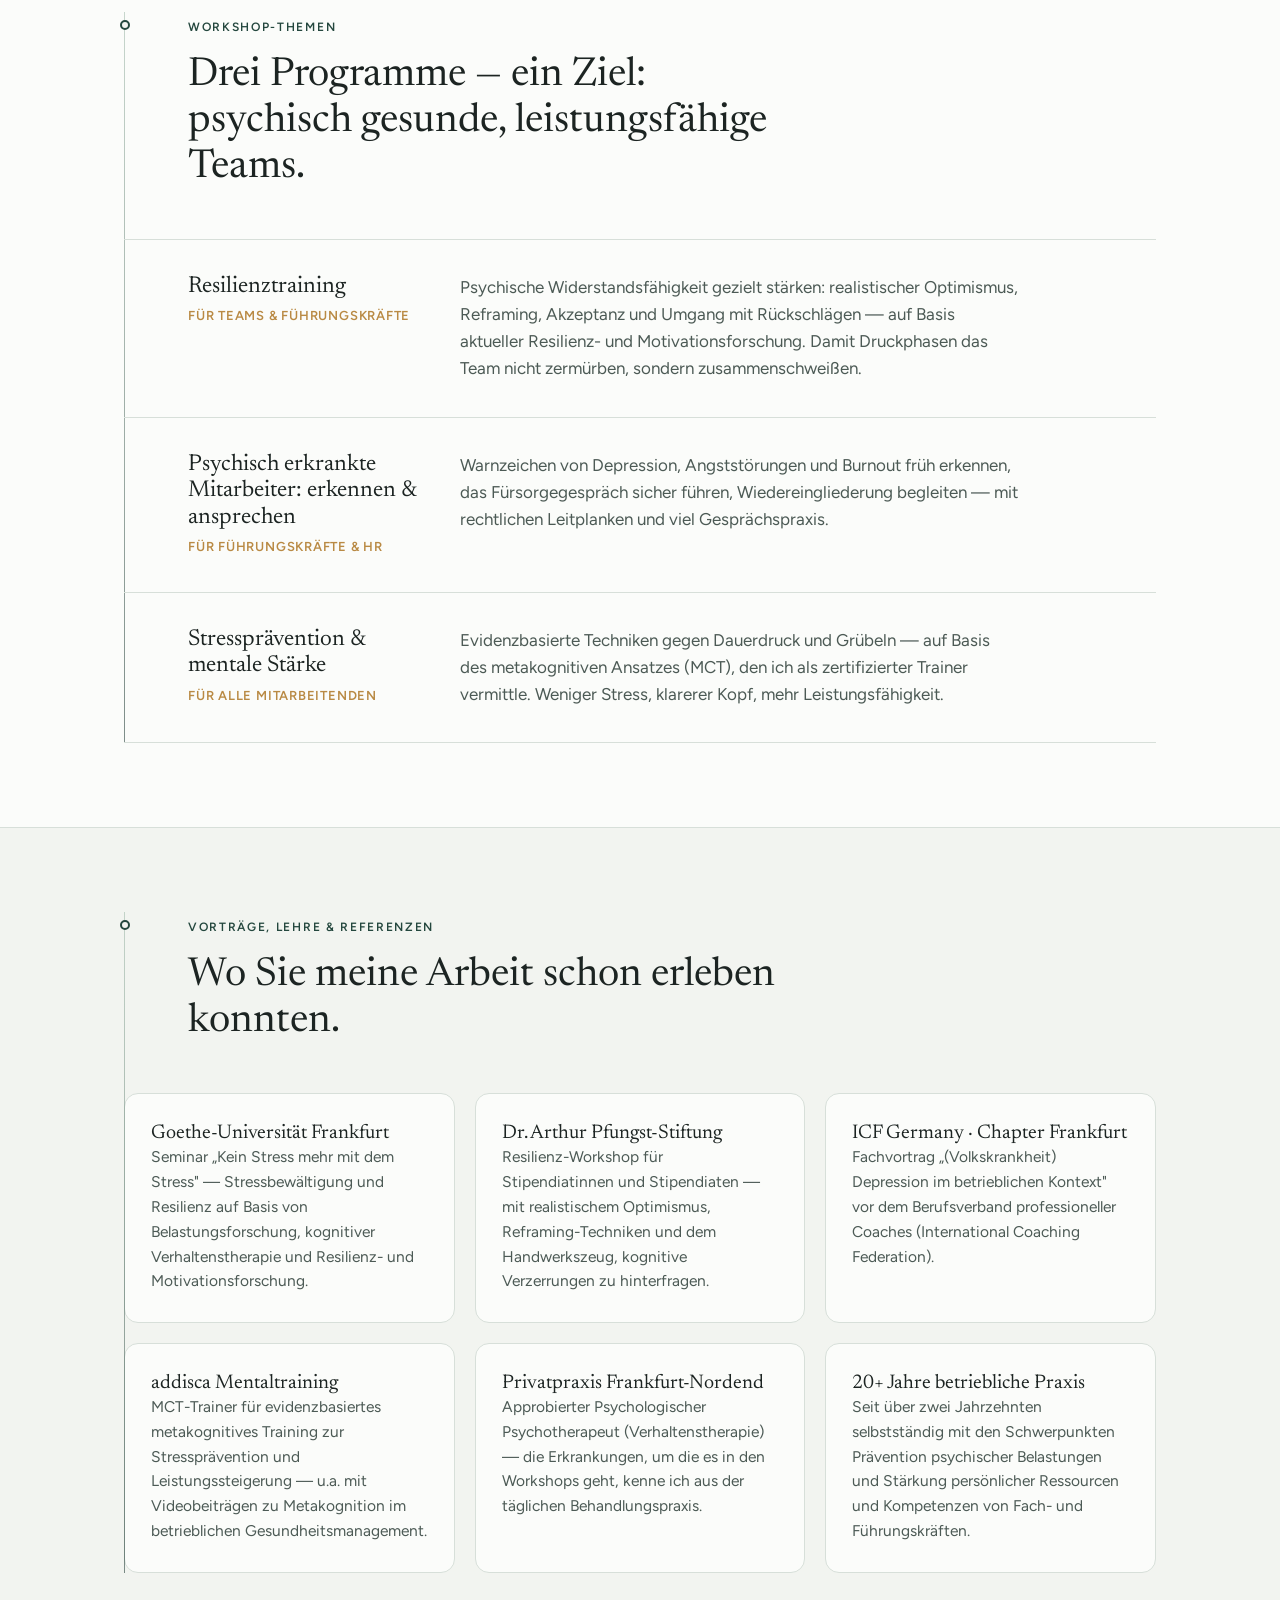
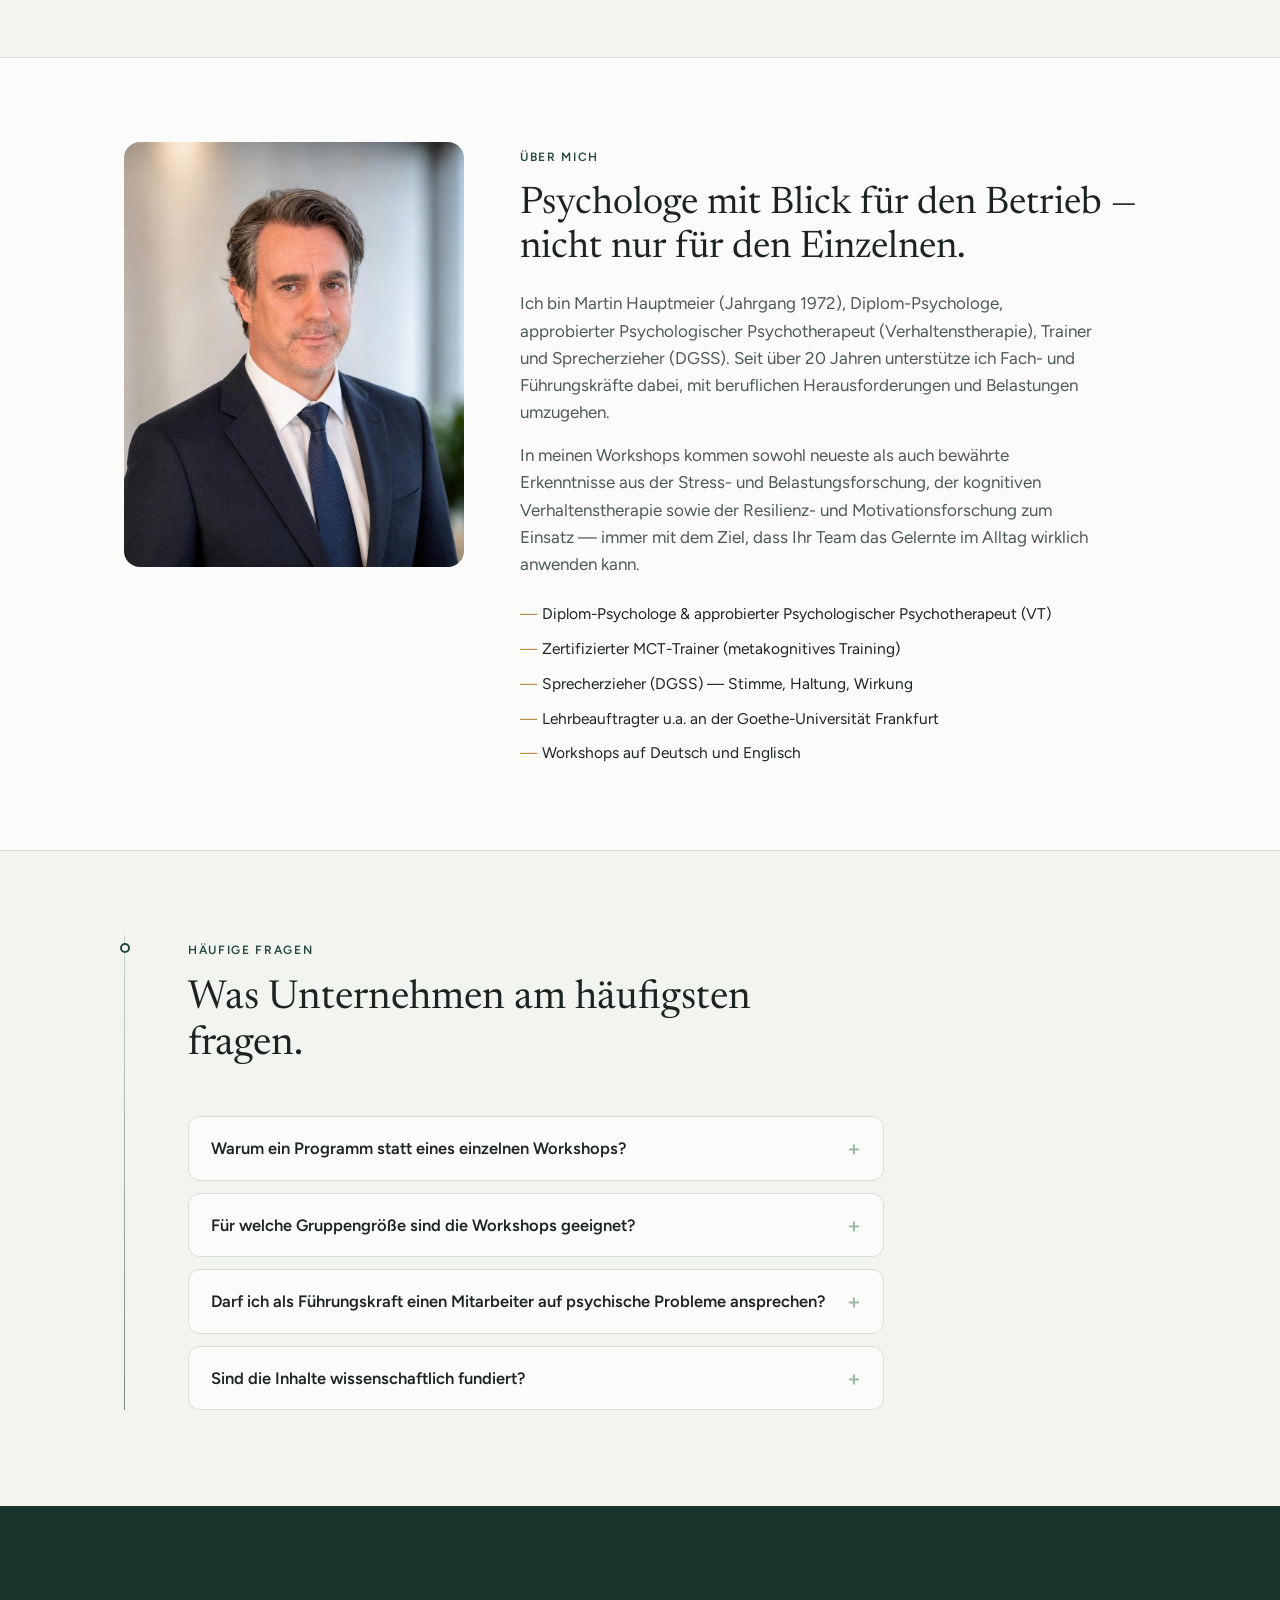
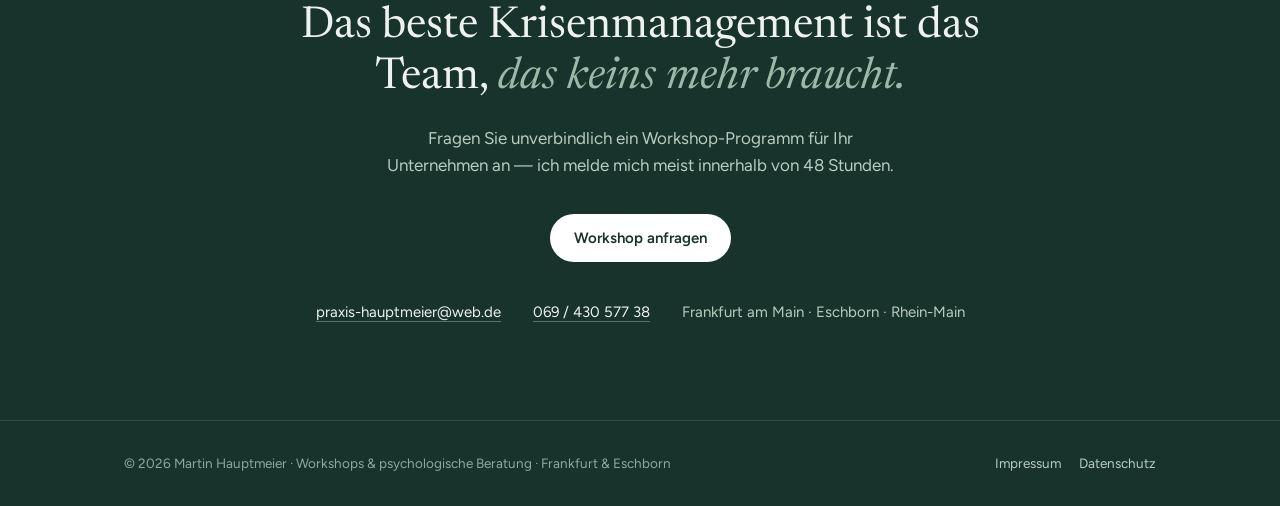
==== commit 144e47e1: "Relaunch Startseite: Workshop-Programm (1+2), Resilienz-Fokus, Referenzen-Sektion" ====
--- a/index.html
+++ b/index.html
@@ -3,14 +3,14 @@
 <head>
 <meta charset="UTF-8">
 <meta name="viewport" content="width=device-width, initial-scale=1.0">
-<title>Umgang mit psychisch erkrankten Mitarbeitern | Coach & Psychologe Frankfurt & Eschborn – Martin Hauptmeier</title>
-<meta name="description" content="Dipl.-Psych. Martin Hauptmeier unterstützt Führungskräfte und HR im Umgang mit psychisch erkrankten Mitarbeitern: Coaching, Akutberatung, BEM-Begleitung und Schulungen in Frankfurt am Main und Eschborn.">
+<title>Resilienz & psychische Gesundheit im Unternehmen: Workshops für Führungskräfte | Frankfurt & Eschborn – Martin Hauptmeier</title>
+<meta name="description" content="Workshop-Programm für Unternehmen: Resilienztraining, Stressprävention und Umgang mit psychisch erkrankten Mitarbeitern. 1 Tages-Workshop vor Ort + 2 digitale Vertiefungen. Dipl.-Psychologe Martin Hauptmeier, Frankfurt & Eschborn.">
 <link rel="preconnect" href="https://fonts.googleapis.com">
 <link rel="preconnect" href="https://fonts.gstatic.com" crossorigin>
 <link href="https://fonts.googleapis.com/css2?family=Newsreader:ital,opsz,wght@0,6..72,300..600;1,6..72,300..600&family=Figtree:wght@400;500;600;700&display=swap" rel="stylesheet">
 <link rel="stylesheet" href="styles.css">
 <script type="application/ld+json">
-{"@context":"https://schema.org","@type":"ProfessionalService","name":"Martin Hauptmeier – Coaching & psychologische Beratung für Unternehmen","image":"martin-hauptmeier.jpg","founder":{"@type":"Person","name":"Martin Hauptmeier","jobTitle":"Dipl.-Psychologe, Psychologischer Psychotherapeut (VT), Coach & Trainer"},"address":{"@type":"PostalAddress","streetAddress":"Bornheimer Landstraße 51","postalCode":"60316","addressLocality":"Frankfurt am Main","addressCountry":"DE"},"areaServed":["Frankfurt am Main","Eschborn","Rhein-Main-Gebiet"],"telephone":"+49 69 43057738","email":"praxis-hauptmeier@web.de","knowsLanguage":["de","en"]}
+{"@context":"https://schema.org","@type":"ProfessionalService","name":"Martin Hauptmeier – Workshops für Resilienz & psychische Gesundheit im Unternehmen","image":"martin-hauptmeier.jpg","founder":{"@type":"Person","name":"Martin Hauptmeier","jobTitle":"Dipl.-Psychologe, Psychologischer Psychotherapeut (VT), Coach & Trainer"},"address":{"@type":"PostalAddress","streetAddress":"Bornheimer Landstraße 51","postalCode":"60316","addressLocality":"Frankfurt am Main","addressCountry":"DE"},"areaServed":["Frankfurt am Main","Eschborn","Rhein-Main-Gebiet"],"telephone":"+49 69 43057738","email":"praxis-hauptmeier@web.de","knowsLanguage":["de","en"]}
 </script>
 </head>
 <body>
@@ -19,153 +19,186 @@
     <a class="logo" href="index.html">Martin <span>Hauptmeier</span></a>
     <nav aria-label="Hauptnavigation">
       <ul>
-        <li><a href="fuehrungskraefte-coaching-frankfurt.html">Coaching</a></li>
-        <li><a href="akutberatung-psychische-erkrankung-arbeitsplatz.html">Akutberatung</a></li>
-        <li><a href="bem-wiedereingliederung-frankfurt.html">BEM</a></li>
-        <li><a href="workshops-psychische-gesundheit-fuehrungskraefte.html">Workshops</a></li>
+        <li><a href="index.html#programm">Programm</a></li>
+        <li><a href="resilienztraining-unternehmen-frankfurt.html">Resilienztraining</a></li>
+        <li><a href="workshops-psychische-gesundheit-fuehrungskraefte.html">Workshop-Themen</a></li>
+        <li><a href="index.html#referenzen">Referenzen</a></li>
         <li><a href="psychotherapie-frankfurt-nordend.html">Psychotherapie</a></li>
       </ul>
     </nav>
-    <a class="btn" href="#kontakt">Erstgespräch</a>
+    <a class="btn" href="#kontakt">Workshop anfragen</a>
   </div>
 </header>
 
 <div class="hero">
   <div class="wrap hero-grid">
     <div>
-      <span class="eyebrow">Dipl.-Psychologe · Psychotherapeut (VT) · Coach & Trainer</span>
-      <h1>Wenn ein Mitarbeiter psychisch erkrankt, brauchen Führungskräfte keine Diagnosen — <em>sondern Sicherheit im Gespräch.</em></h1>
-      <p class="lead">Seit über 20 Jahren unterstütze ich Führungskräfte, HR und Teams dabei, mit psychischen Belastungen und Erkrankungen am Arbeitsplatz professionell, menschlich und rechtssicher umzugehen.</p>
+      <span class="eyebrow">Dipl.-Psychologe · Psychotherapeut (VT) · Trainer & Sprecherzieher</span>
+      <h1>Resiliente Teams entstehen nicht im Krisenfall — <em>sondern im Training davor.</em></h1>
+      <p class="lead">Workshops für Unternehmen zu Resilienz, Stressprävention und dem Umgang mit psychischen Belastungen im Team. Seit über 20 Jahren, wissenschaftlich fundiert, praxisnah — in Frankfurt, Eschborn und dem Rhein-Main-Gebiet.</p>
       <div class="cta-row">
-        <a class="btn" href="#kontakt">Kostenfreies Erstgespräch</a>
-        <a class="btn ghost" href="#leistungen">Leistungen ansehen</a>
-      </div>
-      <p class="ort">Frankfurt am Main · Eschborn · Rhein-Main — vor Ort oder remote</p>
-    </div>
-    <img class="hero-portrait" src="martin-hauptmeier.jpg" alt="Martin Hauptmeier – Diplom-Psychologe, Psychotherapeut und Coach in Frankfurt am Main">
+        <a class="btn" href="#programm">Das Workshop-Programm</a>
+        <a class="btn ghost" href="#kontakt">Unverbindlich anfragen</a>
+      </div>
+      <p class="ort">1 Tag vor Ort bei Ihnen + 2 digitale Vertiefungs-Workshops</p>
+    </div>
+    <img class="hero-portrait" src="martin-hauptmeier.jpg" alt="Martin Hauptmeier – Diplom-Psychologe, Psychotherapeut und Workshop-Trainer in Frankfurt am Main">
   </div>
 </div>
 
-<section id="situationen">
-  <div class="wrap faden">
-    <span class="knoten" style="top:8px"></span>
-    <div class="sec-head reveal">
-      <span class="eyebrow">Kommt Ihnen das bekannt vor?</span>
-      <h2>Drei Situationen, die fast jede Führungskraft irgendwann erlebt.</h2>
+<!-- PROGRAMM -->
+<section id="programm">
+  <div class="wrap faden">
+    <span class="knoten" style="top:8px"></span>
+    <div class="sec-head reveal">
+      <span class="eyebrow">Das Format</span>
+      <h2>Ein Tag, der wirkt — und zwei digitale Termine, die es nachhaltig machen.</h2>
+      <p>Einzelne Impulsvorträge verpuffen. Deshalb ist jedes Thema als Programm aufgebaut: intensiv starten, dann dranbleiben.</p>
+    </div>
+    <div class="schritt reveal">
+      <span class="num">1</span>
+      <div><h3>Tages-Workshop vor Ort</h3><p>Ein voller Tag bei Ihnen im Unternehmen: Grundlagen, Selbsteinschätzung, Gesprächs- und Praxisübungen an realen Fällen aus Ihrem Alltag — als Sprecherzieher (DGSS) arbeite ich dabei auch an Haltung, Stimme und Wirkung.</p></div>
+    </div>
+    <div class="schritt reveal">
+      <span class="num">2</span>
+      <div><h3>Digitaler Vertiefungs-Workshop</h3><p>Etwa 3–4 Wochen später, remote: Was hat in der Praxis funktioniert, wo hakt es? Wir vertiefen die Techniken an den Situationen, die seit dem Workshop tatsächlich aufgetreten sind.</p></div>
+    </div>
+    <div class="schritt reveal">
+      <span class="num">3</span>
+      <div><h3>Digitaler Follow-up-Workshop</h3><p>Nach weiteren 4–6 Wochen: Verankerung, kollegiale Fallberatung und ein Plan, wie das Team die Themen eigenständig weiterträgt. So wird aus einem Trainingstag eine dauerhafte Kompetenz.</p></div>
+    </div>
+  </div>
+</section>
+
+<!-- THEMEN -->
+<section class="leistungen-bg" id="themen">
+  <div class="wrap faden">
+    <span class="knoten" style="top:8px"></span>
+    <div class="sec-head reveal">
+      <span class="eyebrow">Workshop-Themen</span>
+      <h2>Drei Programme — ein Ziel: psychisch gesunde, leistungsfähige Teams.</h2>
+    </div>
+
+    <div class="leistung reveal">
+      <div><h3><a href="resilienztraining-unternehmen-frankfurt.html">Resilienztraining</a></h3><p class="tag">Für Teams & Führungskräfte</p></div>
+      <p>Psychische Widerstandsfähigkeit gezielt stärken: realistischer Optimismus, Reframing, Akzeptanz und Umgang mit Rückschlägen — auf Basis aktueller Resilienz- und Motivationsforschung. Damit Druckphasen das Team nicht zermürben, sondern zusammenschweißen.</p>
+    </div>
+
+    <div class="leistung reveal">
+      <div><h3><a href="workshops-psychische-gesundheit-fuehrungskraefte.html">Psychisch erkrankte Mitarbeiter: erkennen & ansprechen</a></h3><p class="tag">Für Führungskräfte & HR</p></div>
+      <p>Warnzeichen von Depression, Angststörungen und Burnout früh erkennen, das Fürsorgegespräch sicher führen, Wiedereingliederung begleiten — mit rechtlichen Leitplanken und viel Gesprächspraxis.</p>
+    </div>
+
+    <div class="leistung reveal">
+      <div><h3><a href="workshops-psychische-gesundheit-fuehrungskraefte.html#mentale-staerke">Stressprävention & mentale Stärke</a></h3><p class="tag">Für alle Mitarbeitenden</p></div>
+      <p>Evidenzbasierte Techniken gegen Dauerdruck und Grübeln — auf Basis des metakognitiven Ansatzes (MCT), den ich als zertifizierter Trainer vermittle. Weniger Stress, klarerer Kopf, mehr Leistungsfähigkeit.</p>
+    </div>
+  </div>
+</section>
+
+<!-- REFERENZEN -->
+<section id="referenzen">
+  <div class="wrap faden">
+    <span class="knoten" style="top:8px"></span>
+    <div class="sec-head reveal">
+      <span class="eyebrow">Vorträge, Lehre & Referenzen</span>
+      <h2>Wo Sie meine Arbeit schon erleben konnten.</h2>
     </div>
     <div class="cards">
       <div class="card reveal">
-        <span class="serif">„Ich merke, dass etwas nicht stimmt — aber darf ich das ansprechen?"</span>
-        <p>Ein Teammitglied zieht sich zurück, die Leistung schwankt, Fehlzeiten häufen sich. Sie wollen helfen, ohne übergriffig zu werden oder etwas Falsches zu sagen.</p>
-        <a class="mehr" href="fuehrungskraefte-coaching-frankfurt.html">Zum Führungskräfte-Coaching →</a>
-      </div>
-      <div class="card reveal">
-        <span class="serif">„Nach der Krankschreibung: Wie gelingt die Rückkehr ins Team?"</span>
-        <p>Wiedereingliederung nach Depression oder Burnout ist ein Balanceakt — für die betroffene Person, das Team und Sie als Führungskraft.</p>
-        <a class="mehr" href="bem-wiedereingliederung-frankfurt.html">Zur BEM-Begleitung →</a>
-      </div>
-      <div class="card reveal">
-        <span class="serif">„Mein Team ist verunsichert — und ich stehe dazwischen."</span>
-        <p>Kollegen kompensieren Ausfälle, Gerüchte entstehen, die Stimmung kippt. Sie brauchen einen Weg, Fürsorge und Fairness für alle im Blick zu behalten.</p>
-        <a class="mehr" href="akutberatung-psychische-erkrankung-arbeitsplatz.html">Zur Akutberatung →</a>
-      </div>
-    </div>
-  </div>
-</section>
-
-<section class="leistungen-bg" id="leistungen">
-  <div class="wrap faden">
-    <span class="knoten" style="top:8px"></span>
-    <div class="sec-head reveal">
-      <span class="eyebrow">Leistungen</span>
-      <h2>Unterstützung, die dort ansetzt, wo es gerade brennt — oder bevor es brennt.</h2>
-    </div>
-    <div class="leistung reveal">
-      <div><h3><a href="fuehrungskraefte-coaching-frankfurt.html">Führungskräfte-Coaching</a></h3><p class="tag">Einzeln · 1:1</p></div>
-      <p>Vertrauliche Begleitung für Führungskräfte mit einem konkreten Fall im Team: Gesprächsvorbereitung, Rollenklärung, Grenzen der Fürsorgepflicht und der eigene Umgang mit der Belastung.</p>
-    </div>
-    <div class="leistung reveal">
-      <div><h3><a href="akutberatung-psychische-erkrankung-arbeitsplatz.html">Akutberatung im Fall</a></h3><p class="tag">Kurzfristig · auch remote</p></div>
-      <p>Wenn eine Situation eskaliert oder ein Gespräch unmittelbar bevorsteht: schnelle, fallbezogene Beratung für HR und Führung — inklusive konkreter Formulierungshilfen und rechtlich sauberer Leitplanken.</p>
-    </div>
-    <div class="leistung reveal">
-      <div><h3><a href="bem-wiedereingliederung-frankfurt.html">BEM- & Wiedereingliederung</a></h3><p class="tag">Prozess · mehrwöchig</p></div>
-      <p>Strukturierte Begleitung des betrieblichen Eingliederungsmanagements nach psychischer Erkrankung — als neutrale, psychologisch geschulte Instanz zwischen Mitarbeiter, Führung und HR.</p>
-    </div>
-    <div class="leistung reveal">
-      <div><h3><a href="workshops-psychische-gesundheit-fuehrungskraefte.html">Workshops & Schulungen</a></h3><p class="tag">Teams · Führungsrunden</p></div>
-      <p>Praxisnahe Trainings: psychische Erkrankungen erkennen, ansprechen und im Team auffangen. Für Führungskreise, HR-Teams und als Baustein im betrieblichen Gesundheitsmanagement.</p>
-    </div>
-    <div class="leistung reveal">
-      <div><h3><a href="psychotherapie-frankfurt-nordend.html">Psychotherapie (Privatpraxis)</a></h3><p class="tag">Verhaltenstherapie · Frankfurt-Nordend</p></div>
-      <p>Für Betroffene: approbierte Verhaltenstherapie für Erwachsene in meiner Privatpraxis in Frankfurt-Nordend — auf Deutsch und Englisch, für Privatversicherte und Selbstzahler.</p>
-    </div>
-  </div>
-</section>
-
+        <h3>Goethe-Universität Frankfurt</h3>
+        <p>Seminar „Kein Stress mehr mit dem Stress" — Stressbewältigung und Resilienz auf Basis von Belastungsforschung, kognitiver Verhaltenstherapie und Resilienz- und Motivationsforschung.</p>
+      </div>
+      <div class="card reveal">
+        <h3>Dr. Arthur Pfungst-Stiftung</h3>
+        <p>Resilienz-Workshop für Stipendiatinnen und Stipendiaten — mit realistischem Optimismus, Reframing-Techniken und dem Handwerkszeug, kognitive Verzerrungen zu hinterfragen.</p>
+      </div>
+      <div class="card reveal">
+        <h3>ICF Germany · Chapter Frankfurt</h3>
+        <p>Fachvortrag „(Volkskrankheit) Depression im betrieblichen Kontext" vor dem Berufsverband professioneller Coaches (International Coaching Federation).</p>
+      </div>
+      <div class="card reveal">
+        <h3>addisca Mentaltraining</h3>
+        <p>MCT-Trainer für evidenzbasiertes metakognitives Training zur Stressprävention und Leistungssteigerung — u.a. mit Videobeiträgen zu Metakognition im betrieblichen Gesundheitsmanagement.</p>
+      </div>
+      <div class="card reveal">
+        <h3>Privatpraxis Frankfurt-Nordend</h3>
+        <p>Approbierter Psychologischer Psychotherapeut (Verhaltenstherapie) — die Erkrankungen, um die es in den Workshops geht, kenne ich aus der täglichen Behandlungspraxis.</p>
+      </div>
+      <div class="card reveal">
+        <h3>20+ Jahre betriebliche Praxis</h3>
+        <p>Seit über zwei Jahrzehnten selbstständig mit den Schwerpunkten Prävention psychischer Belastungen und Stärkung persönlicher Ressourcen und Kompetenzen von Fach- und Führungskräften.</p>
+      </div>
+    </div>
+  </div>
+</section>
+
+<!-- ÜBER -->
 <section class="ueber-bg" id="ueber">
   <div class="wrap ueber-grid">
     <img class="portrait-img reveal" src="martin-hauptmeier.jpg" alt="Porträt von Martin Hauptmeier" loading="lazy">
     <div class="reveal">
       <span class="eyebrow">Über mich</span>
       <h2>Psychologe mit Blick für den Betrieb — nicht nur für den Einzelnen.</h2>
-      <p>Ich bin Martin Hauptmeier, Diplom-Psychologe, approbierter Psychologischer Psychotherapeut (Verhaltenstherapie) sowie Coach, Trainer und Berater. Seit über 20 Jahren arbeite ich selbstständig an der Schnittstelle zwischen psychischer Gesundheit und Arbeitswelt.</p>
-      <p>Mein Ansatz: Führungskräfte müssen keine Therapeuten werden. Aber sie können lernen, sicher zu handeln — im Gespräch, im Prozess und in der Verantwortung für ihr Team.</p>
+      <p>Ich bin Martin Hauptmeier (Jahrgang 1972), Diplom-Psychologe, approbierter Psychologischer Psychotherapeut (Verhaltenstherapie), Trainer und Sprecherzieher (DGSS). Seit über 20 Jahren unterstütze ich Fach- und Führungskräfte dabei, mit beruflichen Herausforderungen und Belastungen umzugehen.</p>
+      <p>In meinen Workshops kommen sowohl neueste als auch bewährte Erkenntnisse aus der Stress- und Belastungsforschung, der kognitiven Verhaltenstherapie sowie der Resilienz- und Motivationsforschung zum Einsatz — immer mit dem Ziel, dass Ihr Team das Gelernte im Alltag wirklich anwenden kann.</p>
       <ul class="quali">
         <li>Diplom-Psychologe & approbierter Psychologischer Psychotherapeut (VT)</li>
-        <li>Coach, Trainer und Berater im betrieblichen Kontext</li>
-        <li>Sprecherzieher (DGSS)</li>
-        <li>Schwerpunkt: Prävention und Behandlung psychischer Belastungen im Beruf</li>
-        <li>Beratung auf Deutsch und Englisch</li>
+        <li>Zertifizierter MCT-Trainer (metakognitives Training)</li>
+        <li>Sprecherzieher (DGSS) — Stimme, Haltung, Wirkung</li>
+        <li>Lehrbeauftragter u.a. an der Goethe-Universität Frankfurt</li>
+        <li>Workshops auf Deutsch und Englisch</li>
       </ul>
     </div>
   </div>
 </section>
 
+<!-- FAQ -->
 <section id="faq">
   <div class="wrap faden">
     <span class="knoten" style="top:8px"></span>
     <div class="sec-head reveal">
       <span class="eyebrow">Häufige Fragen</span>
-      <h2>Was Führungskräfte am häufigsten fragen.</h2>
+      <h2>Was Unternehmen am häufigsten fragen.</h2>
     </div>
     <div class="content" style="max-width:760px;padding-left:64px">
       <details class="faq">
-        <summary>Darf ich einen Mitarbeiter auf psychische Probleme ansprechen?</summary>
-        <p>Ja — und in vielen Fällen sollten Sie es sogar. Entscheidend ist das Wie: Sprechen Sie konkrete Beobachtungen im Arbeitskontext an (Verhalten, Leistung, Fehlzeiten), nicht Vermutungen über Diagnosen. Im Coaching bereiten wir genau dieses Gespräch gemeinsam vor.</p>
-      </details>
-      <details class="faq">
-        <summary>Was ist der Unterschied zwischen Coaching und Therapie?</summary>
-        <p>Coaching richtet sich an Sie als Führungskraft oder HR — es geht um Ihre Handlungsfähigkeit im Umgang mit der Situation. Therapie richtet sich an die erkrankte Person selbst. Als approbierter Psychotherapeut kenne ich beide Seiten und halte die Rollen sauber getrennt.</p>
-      </details>
-      <details class="faq">
-        <summary>Wie schnell bekomme ich einen Termin?</summary>
-        <p>Für Akutfälle biete ich kurzfristige Beratungstermine an, in der Regel innerhalb weniger Werktage — telefonisch, per Video oder vor Ort in Frankfurt und Eschborn.</p>
-      </details>
-      <details class="faq">
-        <summary>Arbeiten Sie auch mit dem betroffenen Mitarbeiter direkt?</summary>
-        <p>Ja, wenn alle Beteiligten das wollen — etwa als neutrale Begleitung im BEM-Prozess oder in der Wiedereingliederung. Vertraulichkeit gilt dabei nach beiden Seiten.</p>
-      </details>
-    </div>
-  </div>
-</section>
-
+        <summary>Warum ein Programm statt eines einzelnen Workshops?</summary>
+        <p>Weil Verhalten sich nicht an einem Tag ändert. Der Präsenztag legt das Fundament, die beiden digitalen Termine holen die echten Praxiserfahrungen ins Training zurück — das unterscheidet nachhaltige Kompetenz von einem netten Seminartag.</p>
+      </details>
+      <details class="faq">
+        <summary>Für welche Gruppengröße sind die Workshops geeignet?</summary>
+        <p>Ideal sind 8–14 Teilnehmende — groß genug für vielfältige Perspektiven, klein genug für echte Gesprächsübungen. Größere Gruppen lassen sich in parallele Durchgänge aufteilen.</p>
+      </details>
+      <details class="faq">
+        <summary>Darf ich als Führungskraft einen Mitarbeiter auf psychische Probleme ansprechen?</summary>
+        <p>Ja — und in vielen Fällen sollten Sie es sogar. Entscheidend ist das Wie: konkrete Beobachtungen im Arbeitskontext ansprechen, keine Diagnose-Vermutungen. Genau das üben wir im Workshop an realistischen Fällen.</p>
+      </details>
+      <details class="faq">
+        <summary>Sind die Inhalte wissenschaftlich fundiert?</summary>
+        <p>Ja. Grundlage sind Stress- und Belastungsforschung, kognitive Verhaltenstherapie, Resilienzforschung und der metakognitive Ansatz (MCT). Als approbierter Psychotherapeut kenne ich die Themen zusätzlich aus der Behandlungspraxis.</p>
+      </details>
+    </div>
+  </div>
+</section>
+
+<!-- KONTAKT -->
 <section class="kontakt" id="kontakt">
   <div class="wrap">
-    <h2>Das schwierigste Gespräch ist das, <em>das nie stattfindet.</em></h2>
-    <p>Vereinbaren Sie ein kostenfreies, vertrauliches Erstgespräch — telefonisch oder per Video. Meist innerhalb von 48 Stunden.</p>
-    <a class="btn" href="mailto:praxis-hauptmeier@web.de">Erstgespräch anfragen</a>
+    <h2>Das beste Krisenmanagement ist das Team, <em>das keins mehr braucht.</em></h2>
+    <p>Fragen Sie unverbindlich ein Workshop-Programm für Ihr Unternehmen an — ich melde mich meist innerhalb von 48 Stunden.</p>
+    <a class="btn" href="mailto:praxis-hauptmeier@web.de">Workshop anfragen</a>
     <div class="info">
       <span><a href="mailto:praxis-hauptmeier@web.de">praxis-hauptmeier@web.de</a></span>
       <span><a href="tel:+496943057738">069 / 430 577 38</a></span>
-      <span>Bornheimer Landstraße 51 · 60316 Frankfurt am Main</span>
+      <span>Frankfurt am Main · Eschborn · Rhein-Main</span>
     </div>
   </div>
 </section>
 
 <footer>
   <div class="wrap">
-    <span>© 2026 Martin Hauptmeier · Coaching & psychologische Beratung · Frankfurt & Eschborn</span>
+    <span>© 2026 Martin Hauptmeier · Workshops & psychologische Beratung · Frankfurt & Eschborn</span>
     <nav><a href="#">Impressum</a><a href="#">Datenschutz</a></nav>
   </div>
 </footer>
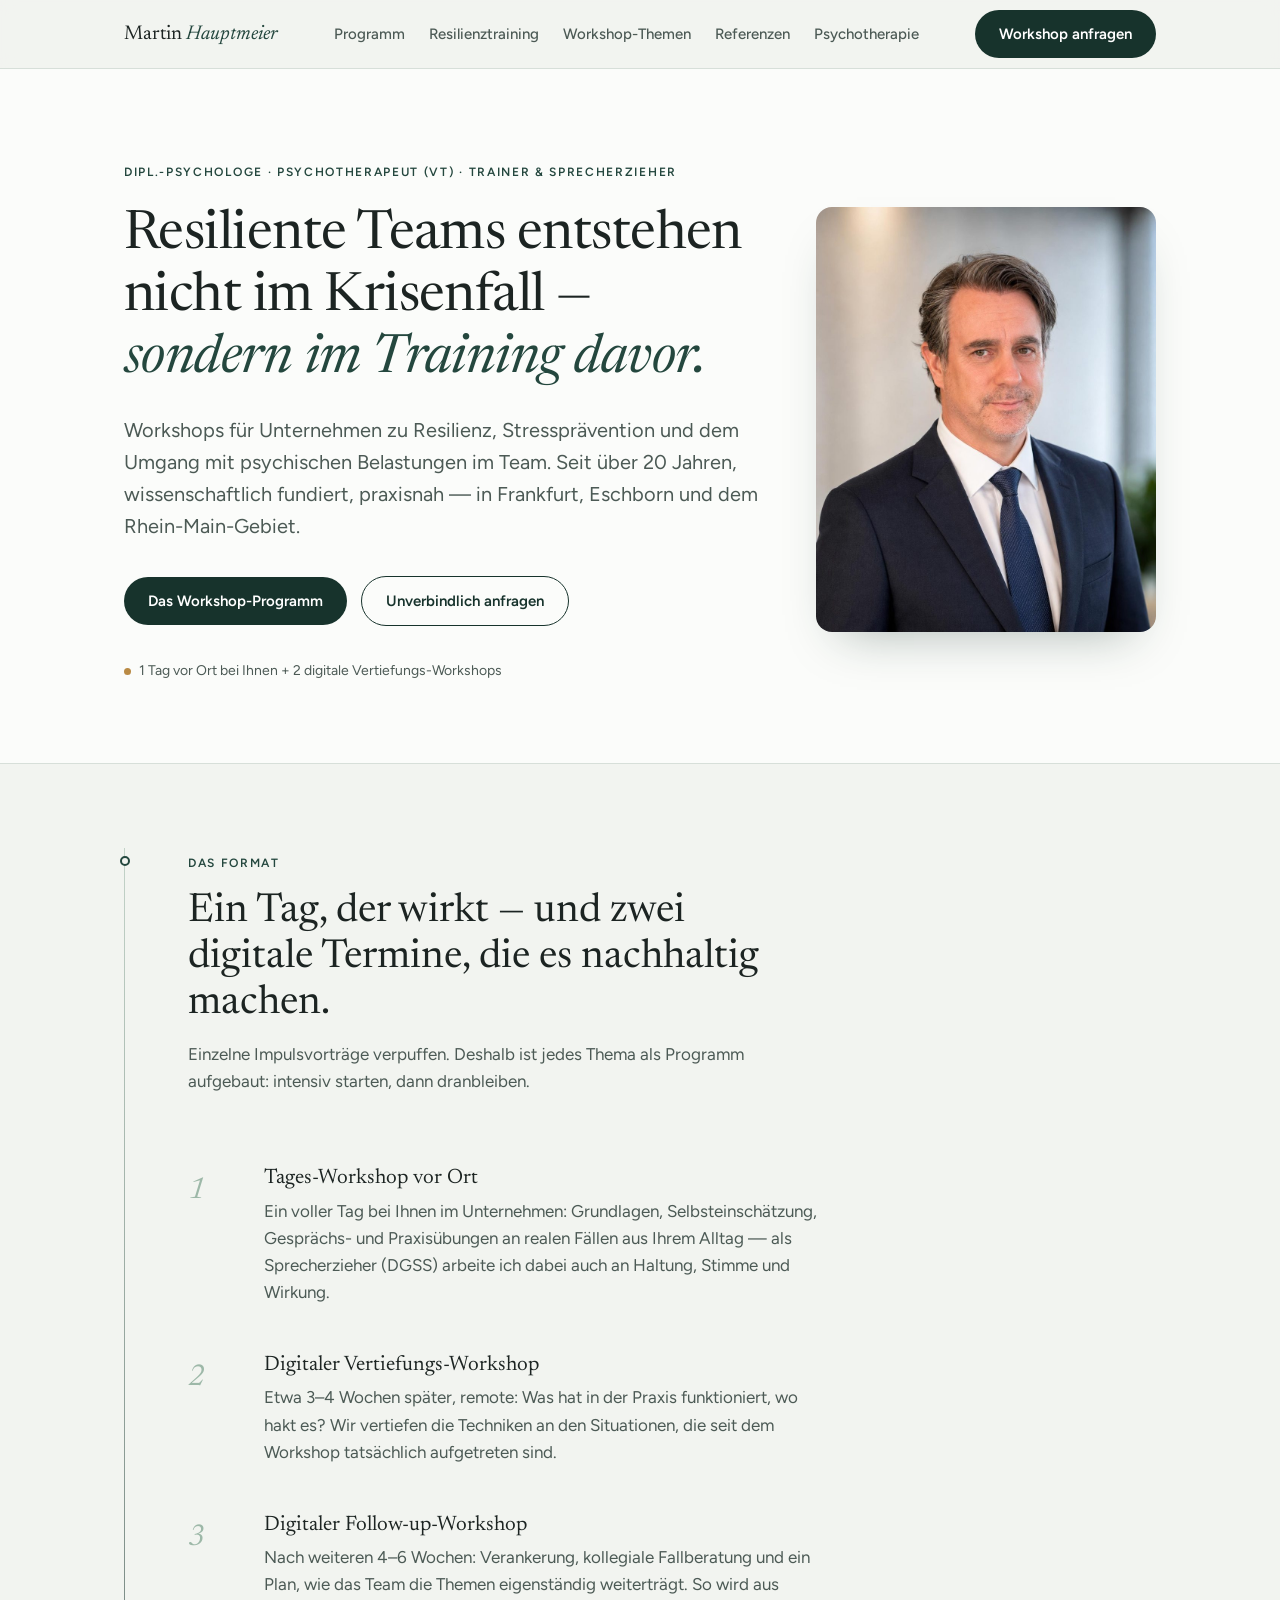
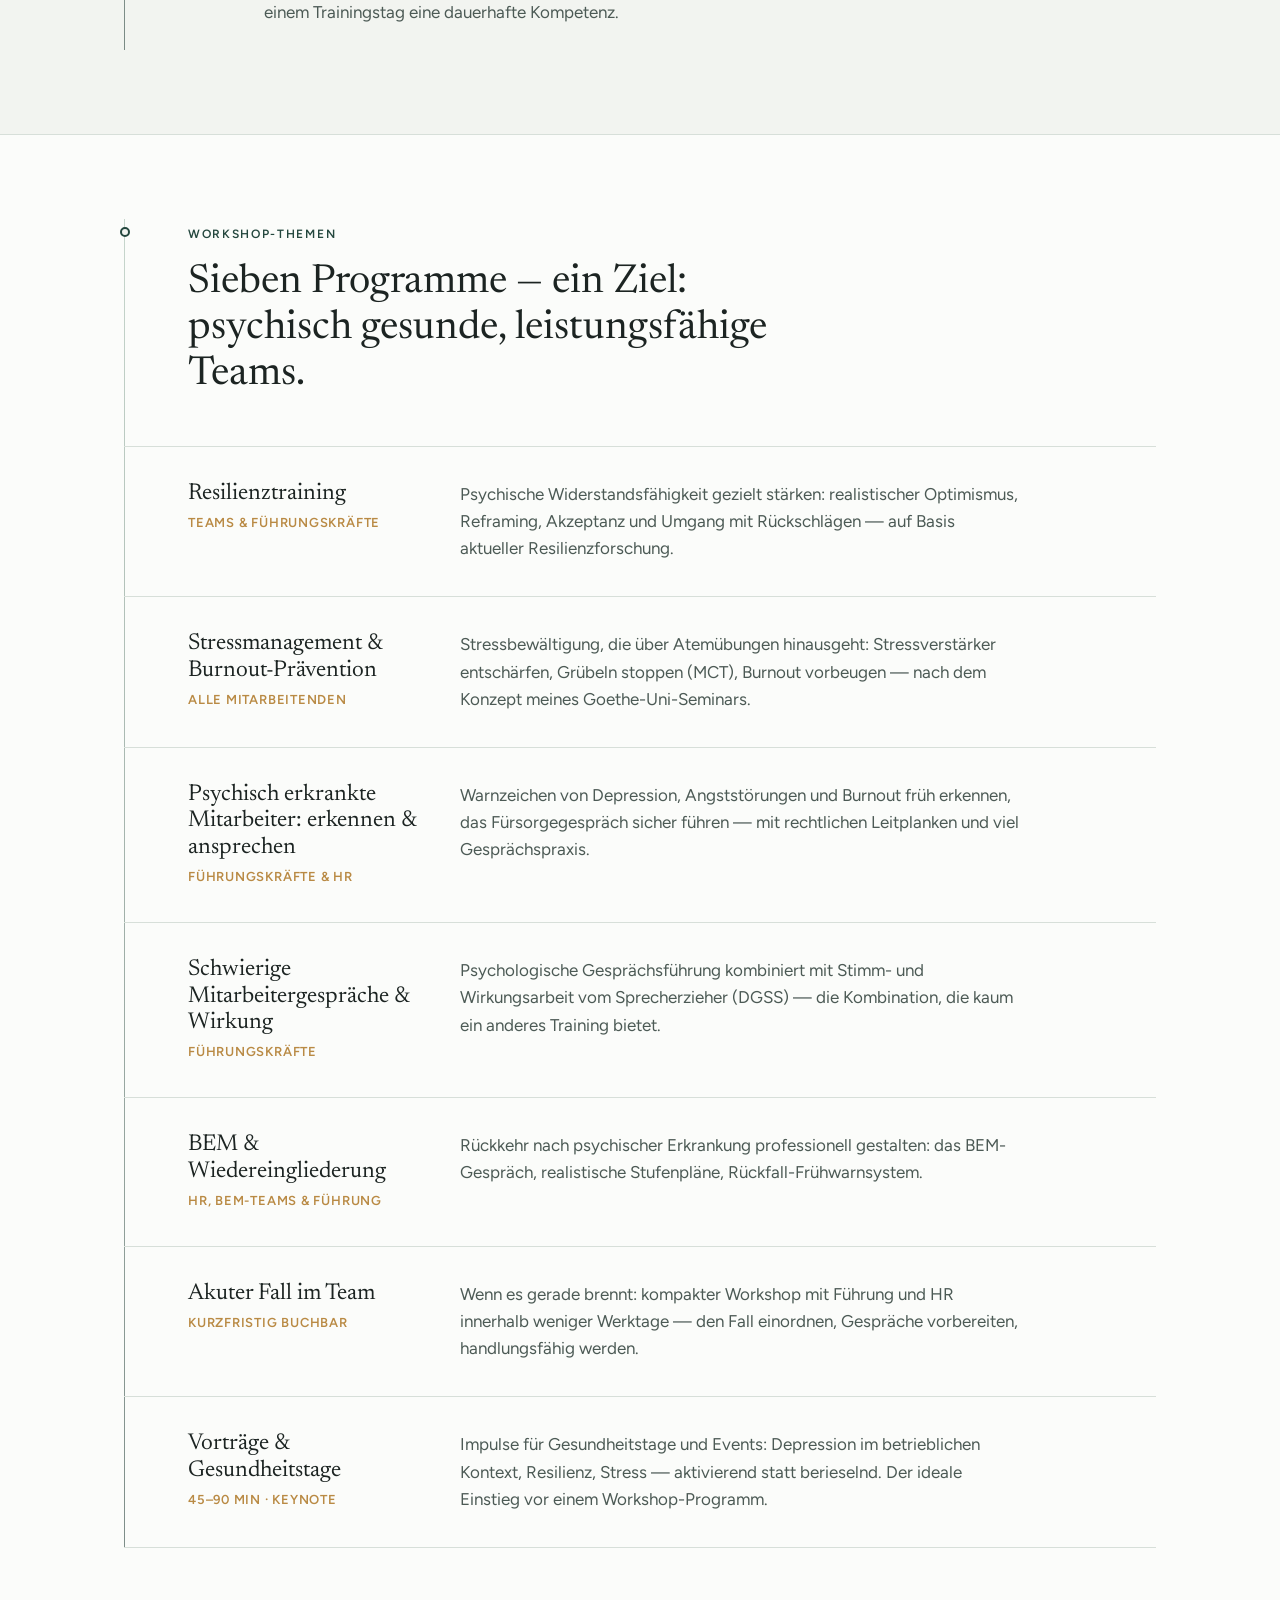
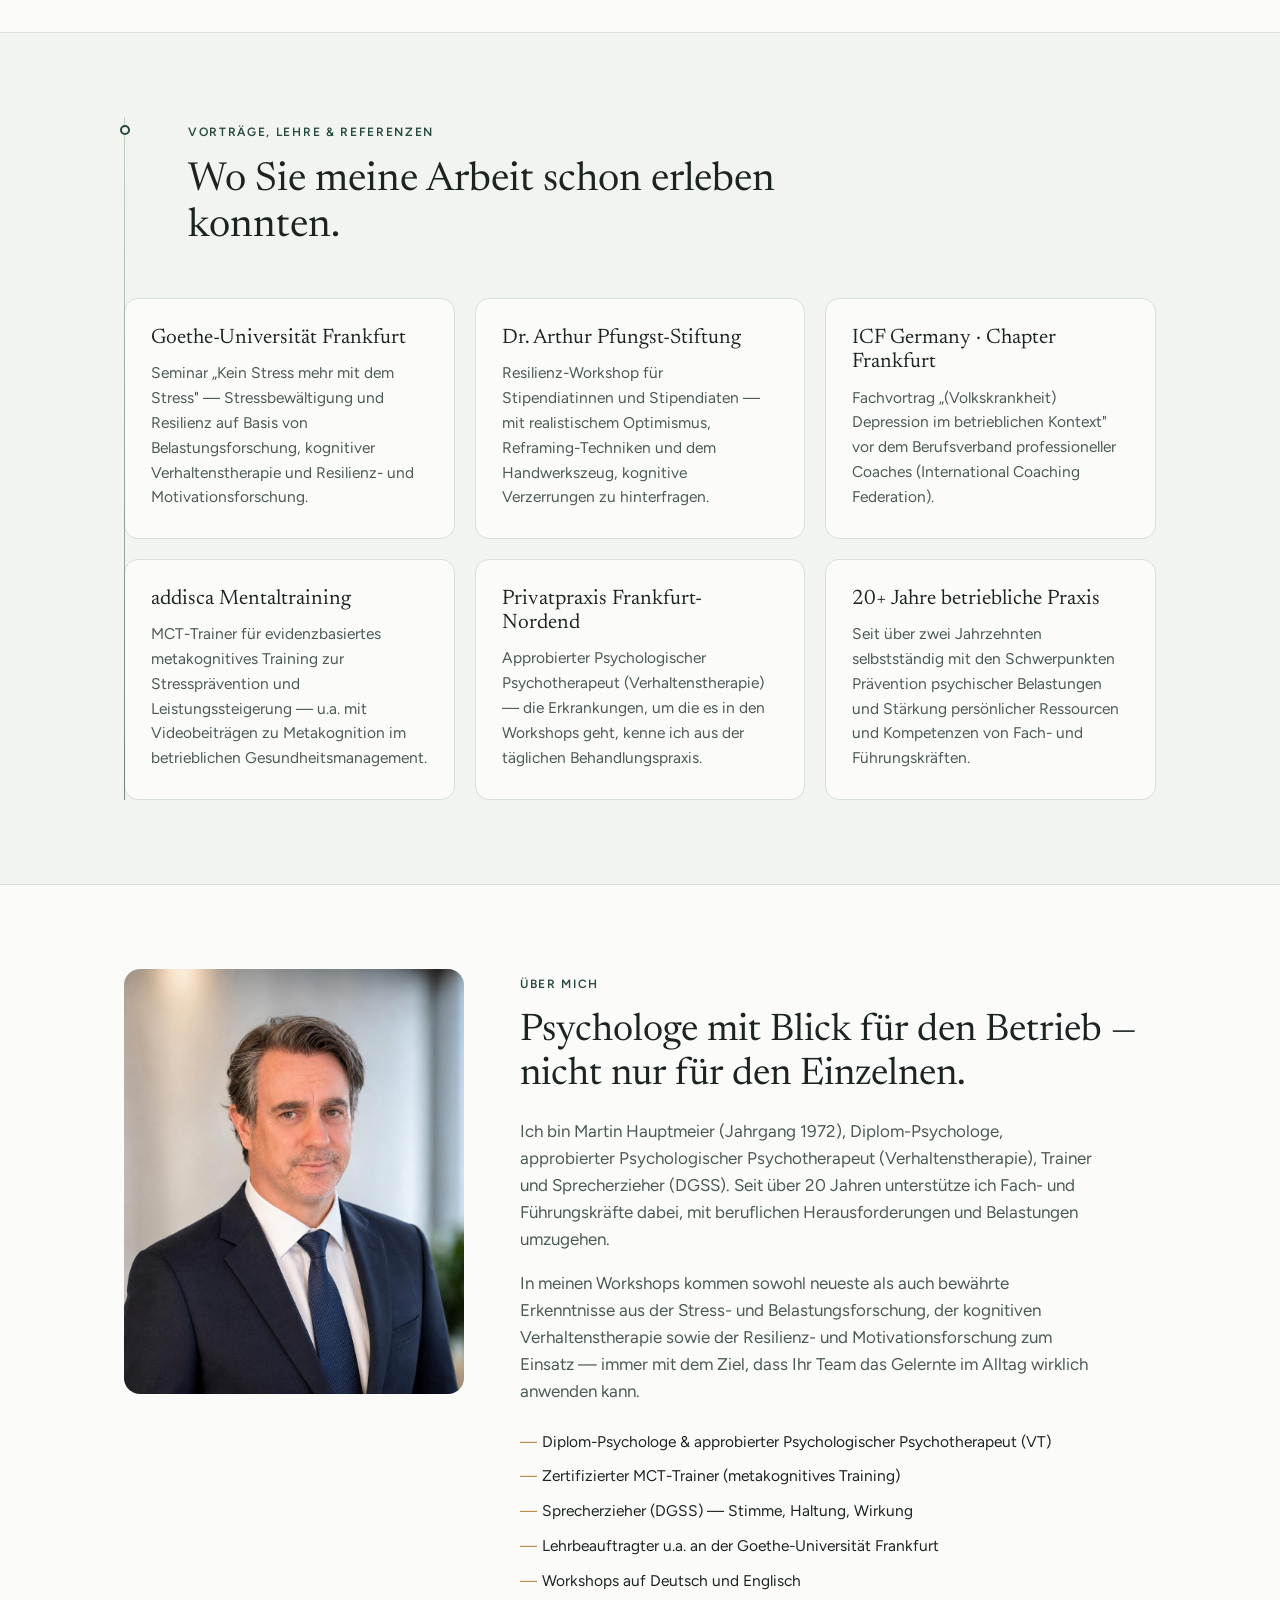
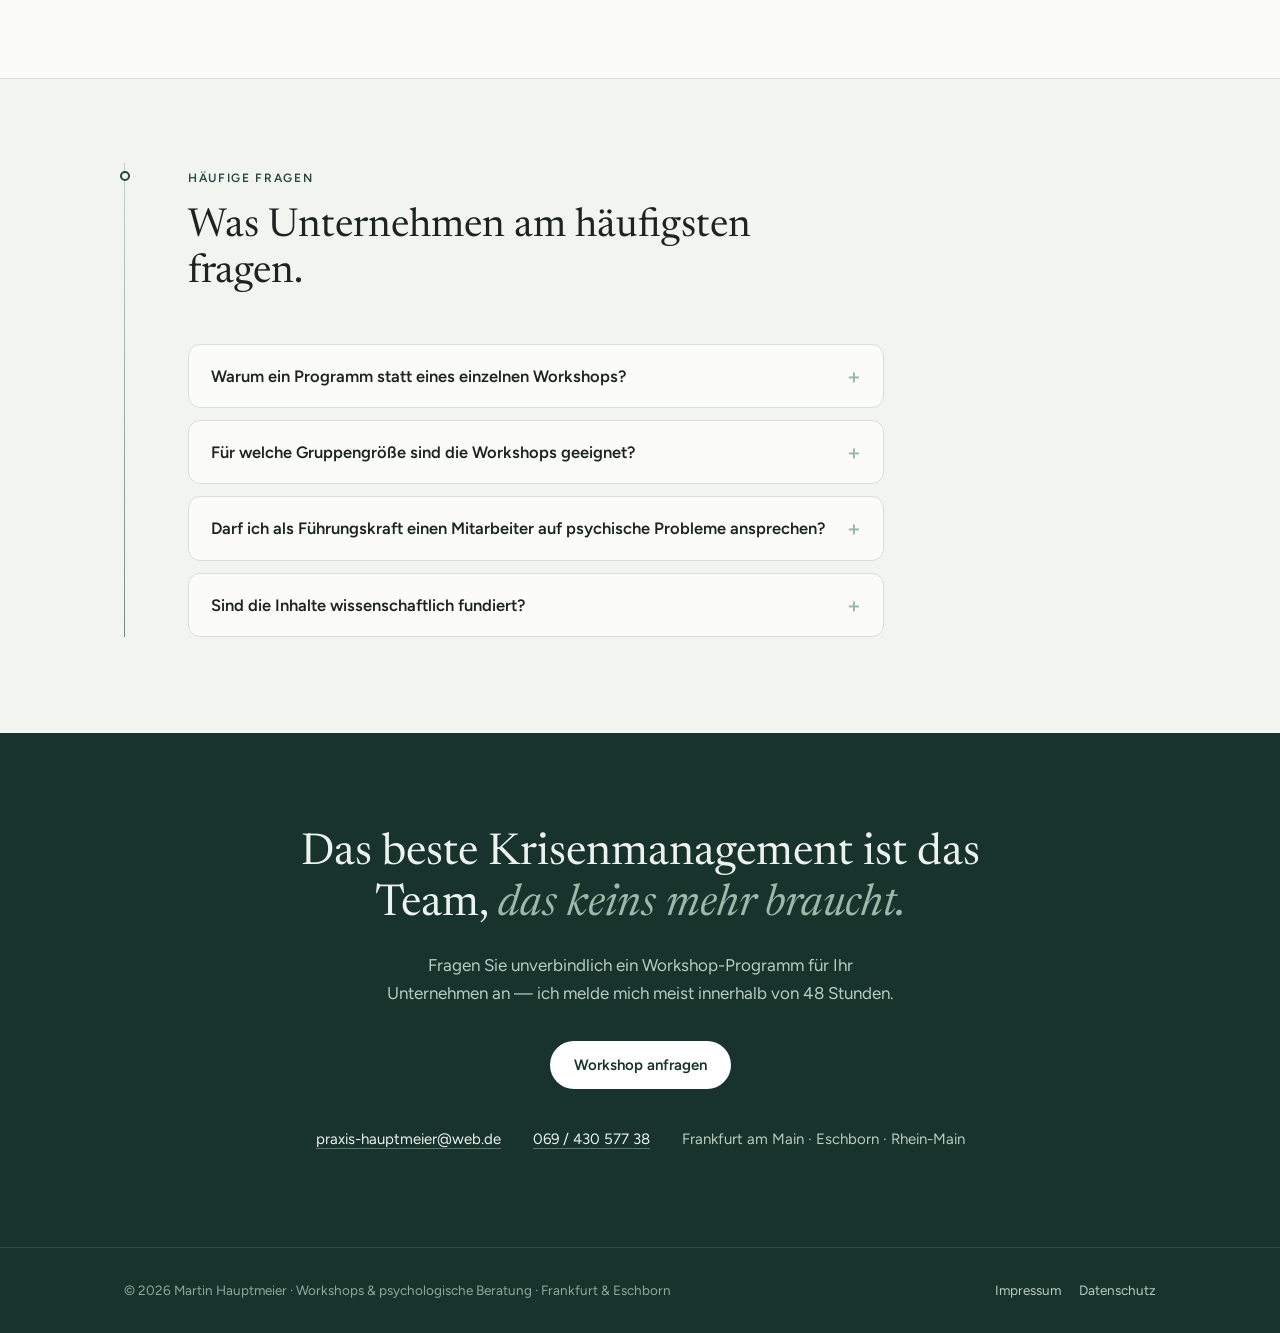
==== commit cb160899: "Startseite: Themen-Sektion auf alle 7 Programme erweitert (interne Verlinkung)" ====
--- a/index.html
+++ b/index.html
@@ -4,7 +4,7 @@
 <meta charset="UTF-8">
 <meta name="viewport" content="width=device-width, initial-scale=1.0">
 <title>Resilienz & psychische Gesundheit im Unternehmen: Workshops für Führungskräfte | Frankfurt & Eschborn – Martin Hauptmeier</title>
-<meta name="description" content="Workshop-Programm für Unternehmen: Resilienztraining, Stressprävention und Umgang mit psychisch erkrankten Mitarbeitern. 1 Tages-Workshop vor Ort + 2 digitale Vertiefungen. Dipl.-Psychologe Martin Hauptmeier, Frankfurt & Eschborn.">
+<meta name="description" content="Workshop-Programme für Unternehmen: Resilienztraining, Stressmanagement, Umgang mit psychisch erkrankten Mitarbeitern, Gesprächsführung und Vorträge. 1 Tages-Workshop vor Ort + 2 digitale Vertiefungen. Dipl.-Psychologe Martin Hauptmeier, Frankfurt & Eschborn.">
 <link rel="preconnect" href="https://fonts.googleapis.com">
 <link rel="preconnect" href="https://fonts.gstatic.com" crossorigin>
 <link href="https://fonts.googleapis.com/css2?family=Newsreader:ital,opsz,wght@0,6..72,300..600;1,6..72,300..600&family=Figtree:wght@400;500;600;700&display=swap" rel="stylesheet">
@@ -76,22 +76,42 @@
     <span class="knoten" style="top:8px"></span>
     <div class="sec-head reveal">
       <span class="eyebrow">Workshop-Themen</span>
-      <h2>Drei Programme — ein Ziel: psychisch gesunde, leistungsfähige Teams.</h2>
-    </div>
-
-    <div class="leistung reveal">
-      <div><h3><a href="resilienztraining-unternehmen-frankfurt.html">Resilienztraining</a></h3><p class="tag">Für Teams & Führungskräfte</p></div>
-      <p>Psychische Widerstandsfähigkeit gezielt stärken: realistischer Optimismus, Reframing, Akzeptanz und Umgang mit Rückschlägen — auf Basis aktueller Resilienz- und Motivationsforschung. Damit Druckphasen das Team nicht zermürben, sondern zusammenschweißen.</p>
-    </div>
-
-    <div class="leistung reveal">
-      <div><h3><a href="workshops-psychische-gesundheit-fuehrungskraefte.html">Psychisch erkrankte Mitarbeiter: erkennen & ansprechen</a></h3><p class="tag">Für Führungskräfte & HR</p></div>
-      <p>Warnzeichen von Depression, Angststörungen und Burnout früh erkennen, das Fürsorgegespräch sicher führen, Wiedereingliederung begleiten — mit rechtlichen Leitplanken und viel Gesprächspraxis.</p>
-    </div>
-
-    <div class="leistung reveal">
-      <div><h3><a href="workshops-psychische-gesundheit-fuehrungskraefte.html#mentale-staerke">Stressprävention & mentale Stärke</a></h3><p class="tag">Für alle Mitarbeitenden</p></div>
-      <p>Evidenzbasierte Techniken gegen Dauerdruck und Grübeln — auf Basis des metakognitiven Ansatzes (MCT), den ich als zertifizierter Trainer vermittle. Weniger Stress, klarerer Kopf, mehr Leistungsfähigkeit.</p>
+      <h2>Sieben Programme — ein Ziel: psychisch gesunde, leistungsfähige Teams.</h2>
+    </div>
+
+    <div class="leistung reveal">
+      <div><h3><a href="resilienztraining-unternehmen-frankfurt.html">Resilienztraining</a></h3><p class="tag">Teams & Führungskräfte</p></div>
+      <p>Psychische Widerstandsfähigkeit gezielt stärken: realistischer Optimismus, Reframing, Akzeptanz und Umgang mit Rückschlägen — auf Basis aktueller Resilienzforschung.</p>
+    </div>
+
+    <div class="leistung reveal">
+      <div><h3><a href="stressmanagement-seminar-frankfurt.html">Stressmanagement & Burnout-Prävention</a></h3><p class="tag">Alle Mitarbeitenden</p></div>
+      <p>Stressbewältigung, die über Atemübungen hinausgeht: Stressverstärker entschärfen, Grübeln stoppen (MCT), Burnout vorbeugen — nach dem Konzept meines Goethe-Uni-Seminars.</p>
+    </div>
+
+    <div class="leistung reveal">
+      <div><h3><a href="fuehrungskraefte-coaching-frankfurt.html">Psychisch erkrankte Mitarbeiter: erkennen & ansprechen</a></h3><p class="tag">Führungskräfte & HR</p></div>
+      <p>Warnzeichen von Depression, Angststörungen und Burnout früh erkennen, das Fürsorgegespräch sicher führen — mit rechtlichen Leitplanken und viel Gesprächspraxis.</p>
+    </div>
+
+    <div class="leistung reveal">
+      <div><h3><a href="gespraechsfuehrung-training-fuehrungskraefte.html">Schwierige Mitarbeitergespräche & Wirkung</a></h3><p class="tag">Führungskräfte</p></div>
+      <p>Psychologische Gesprächsführung kombiniert mit Stimm- und Wirkungsarbeit vom Sprecherzieher (DGSS) — die Kombination, die kaum ein anderes Training bietet.</p>
+    </div>
+
+    <div class="leistung reveal">
+      <div><h3><a href="bem-wiedereingliederung-frankfurt.html">BEM & Wiedereingliederung</a></h3><p class="tag">HR, BEM-Teams & Führung</p></div>
+      <p>Rückkehr nach psychischer Erkrankung professionell gestalten: das BEM-Gespräch, realistische Stufenpläne, Rückfall-Frühwarnsystem.</p>
+    </div>
+
+    <div class="leistung reveal">
+      <div><h3><a href="akutberatung-psychische-erkrankung-arbeitsplatz.html">Akuter Fall im Team</a></h3><p class="tag">Kurzfristig buchbar</p></div>
+      <p>Wenn es gerade brennt: kompakter Workshop mit Führung und HR innerhalb weniger Werktage — den Fall einordnen, Gespräche vorbereiten, handlungsfähig werden.</p>
+    </div>
+
+    <div class="leistung reveal">
+      <div><h3><a href="vortrag-psychische-gesundheit-gesundheitstag.html">Vorträge & Gesundheitstage</a></h3><p class="tag">45–90 Min · Keynote</p></div>
+      <p>Impulse für Gesundheitstage und Events: Depression im betrieblichen Kontext, Resilienz, Stress — aktivierend statt berieselnd. Der ideale Einstieg vor einem Workshop-Programm.</p>
     </div>
   </div>
 </section>
--- a/styles.css
+++ b/styles.css
@@ -41,11 +41,18 @@
 .sec-head{max-width:660px;margin-bottom:48px;padding-left:64px;position:relative}
 @media(max-width:760px){.sec-head{padding-left:0}}
 .sec-head h2{font-size:clamp(28px,3.6vw,40px);margin-top:14px}
+.sec-head p{color:var(--ink-60);margin-top:14px}
+.schritt{display:grid;grid-template-columns:56px 1fr;gap:20px;padding:24px 0 24px 64px;position:relative}
+.schritt .num{font-family:'Newsreader',serif;font-size:30px;font-style:italic;color:var(--sage)}
+.schritt h3{font-size:21px;margin-bottom:6px}
+.schritt p{color:var(--ink-60);max-width:560px}
+@media(max-width:760px){.schritt{padding-left:0}}
 .cards{display:grid;grid-template-columns:repeat(3,1fr);gap:20px}
 @media(max-width:860px){.cards{grid-template-columns:1fr}}
 .card{background:var(--paper);border:1px solid var(--line);border-radius:14px;padding:28px 26px}
 .card .serif{font-size:20px;font-style:italic;color:var(--pine-soft);display:block;margin-bottom:14px}
 .card p{font-size:15.5px;color:var(--ink-60)}
+.card h3{font-size:21px;margin-bottom:10px}
 .card a.mehr{display:inline-block;margin-top:14px;font-size:14.5px;font-weight:600;color:var(--pine);text-decoration:none;border-bottom:1px solid var(--sage)}
 .leistungen-bg{background:var(--paper);border-top:1px solid var(--line);border-bottom:1px solid var(--line)}
 .leistung{display:grid;grid-template-columns:240px 1fr;gap:32px;padding:34px 0 34px 64px;border-top:1px solid var(--line);position:relative}
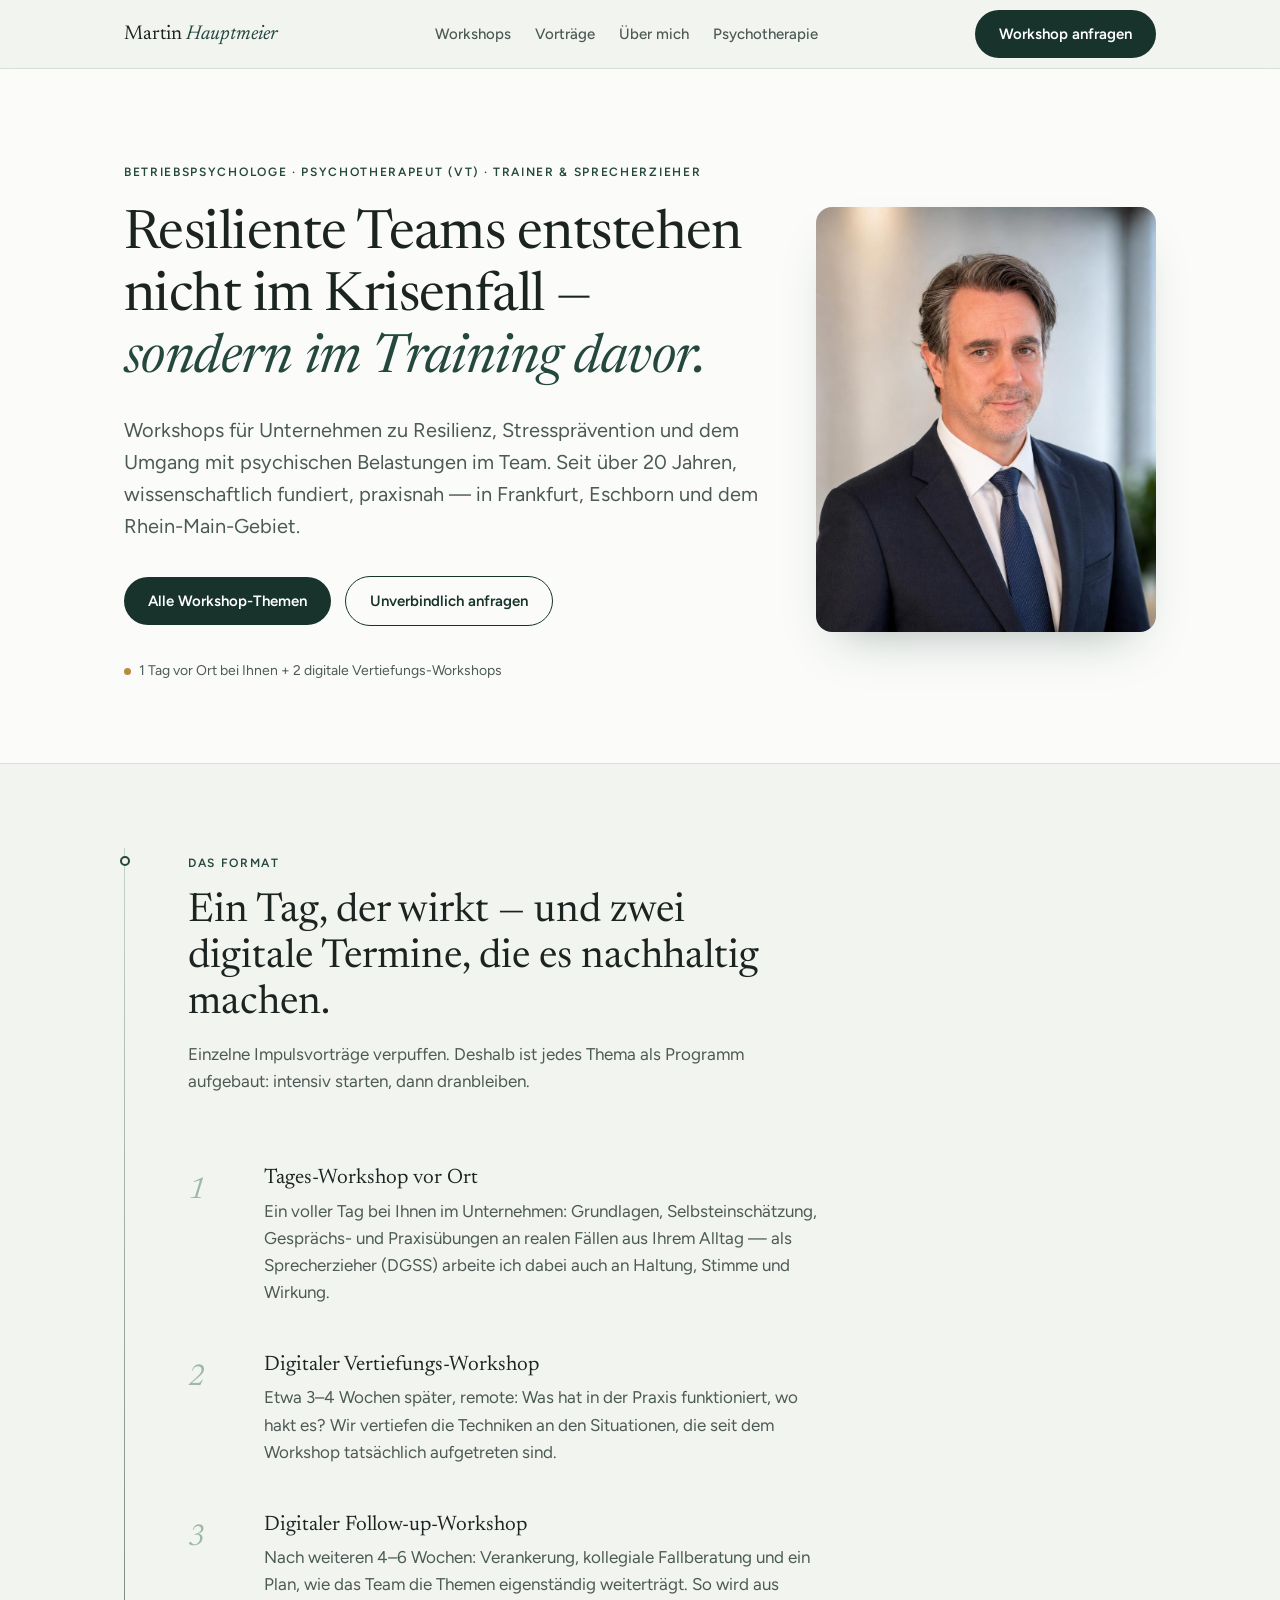
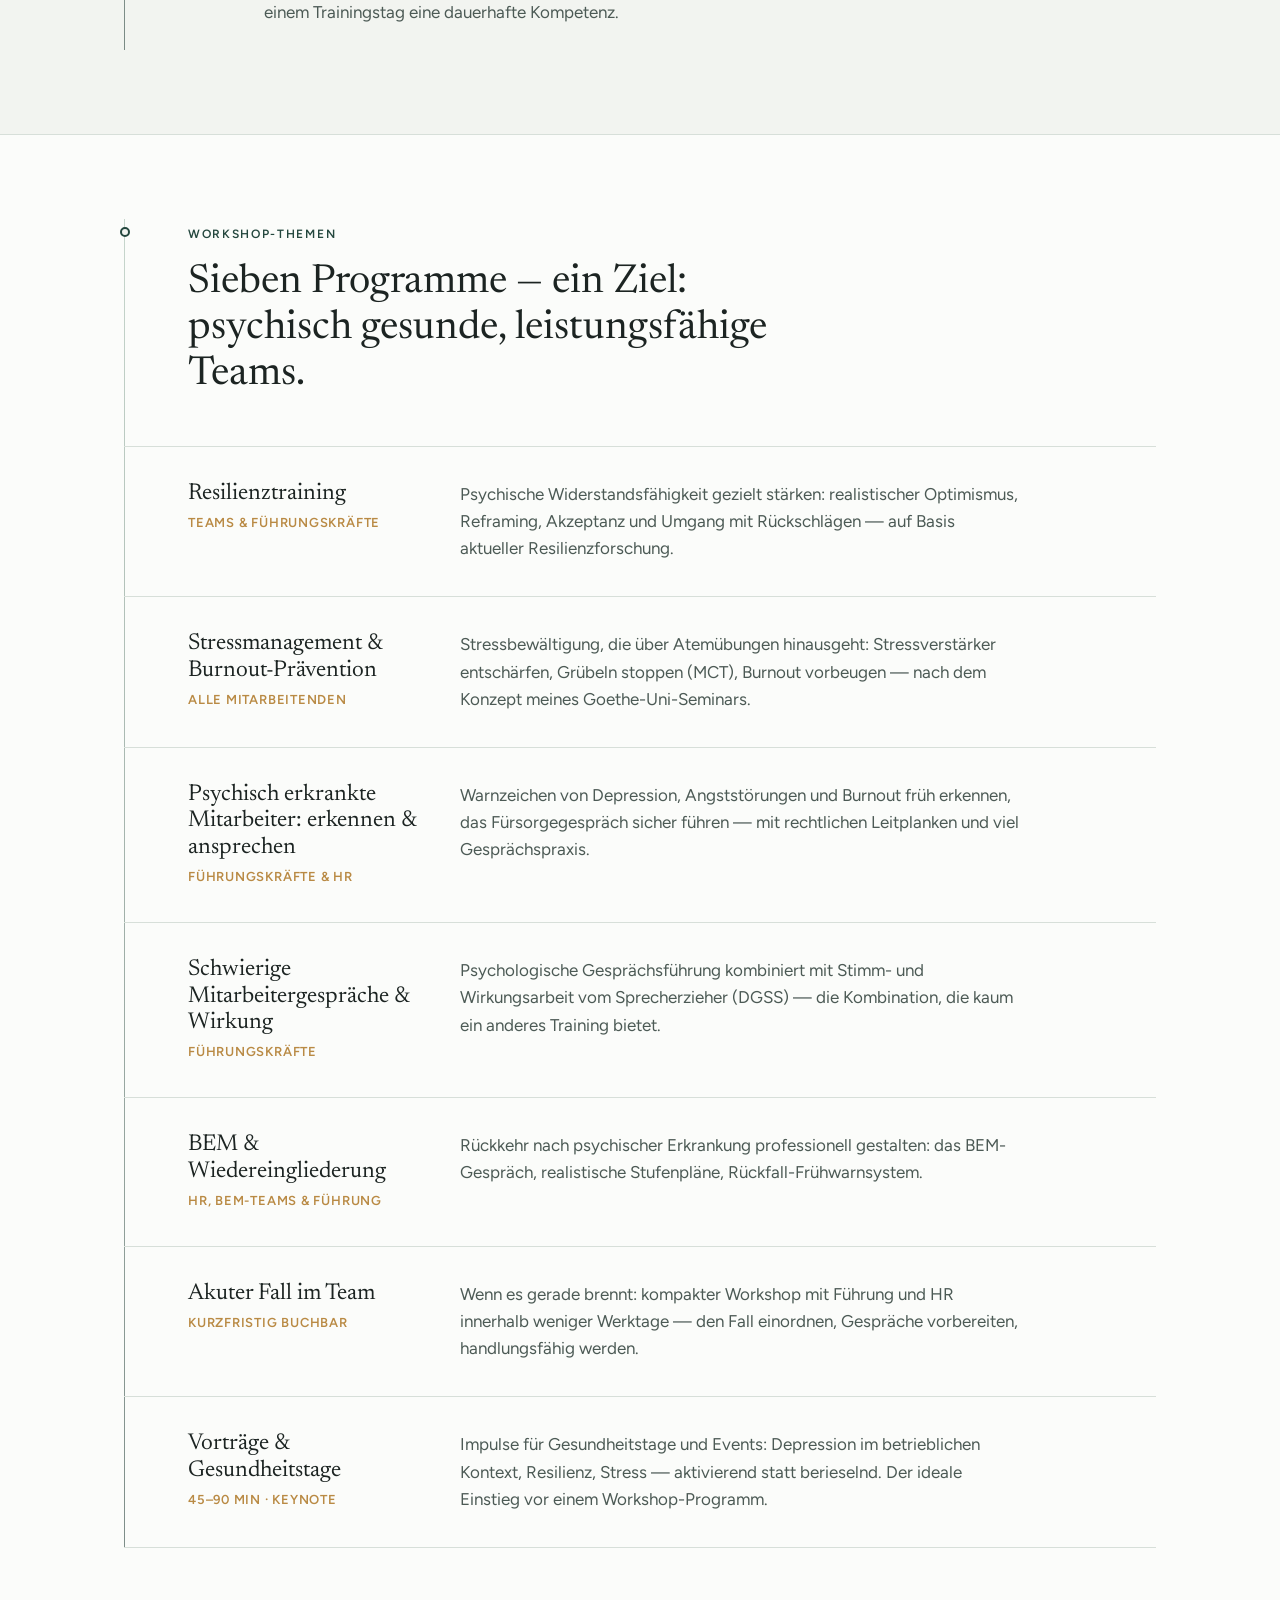
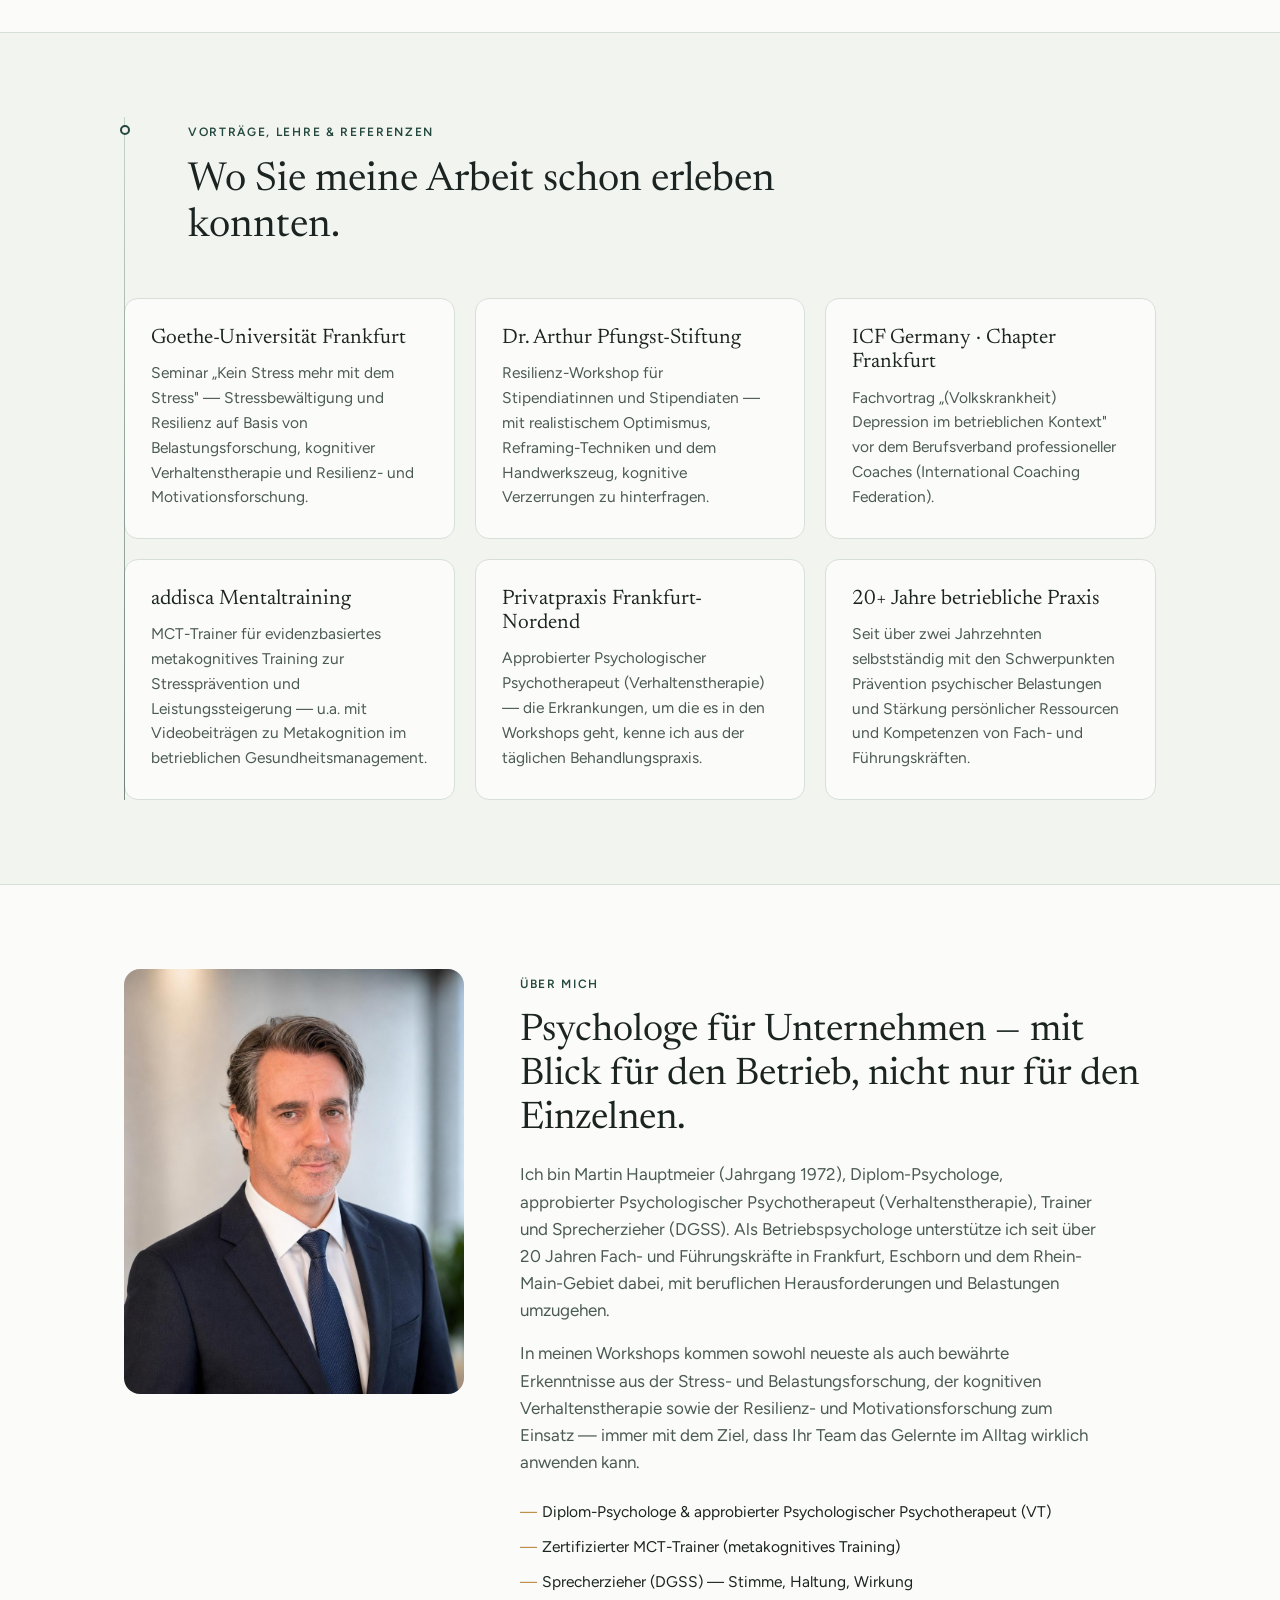
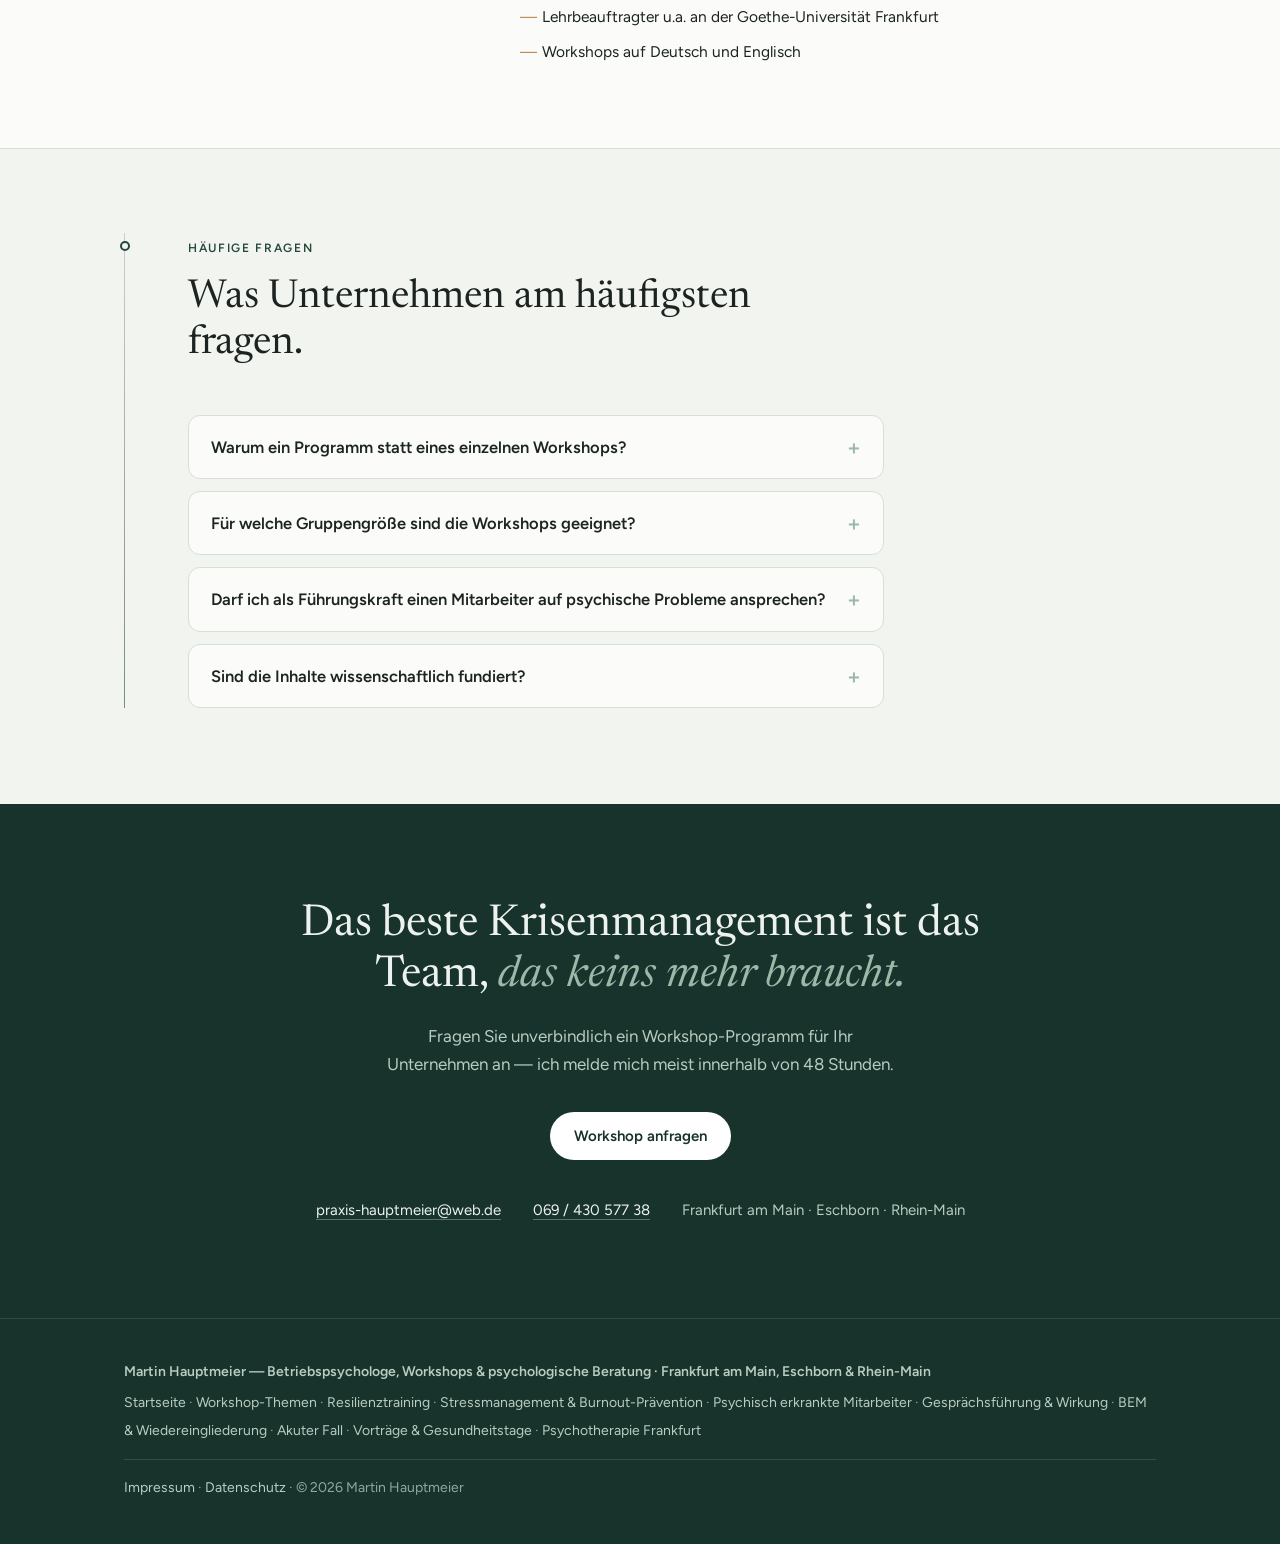
==== commit ec0aaa3e: "Startseite: Betriebspsychologe-Keywords, einheitliche Navi, Footer-Sitemap" ====
--- a/index.html
+++ b/index.html
@@ -3,14 +3,14 @@
 <head>
 <meta charset="UTF-8">
 <meta name="viewport" content="width=device-width, initial-scale=1.0">
-<title>Resilienz & psychische Gesundheit im Unternehmen: Workshops für Führungskräfte | Frankfurt & Eschborn – Martin Hauptmeier</title>
-<meta name="description" content="Workshop-Programme für Unternehmen: Resilienztraining, Stressmanagement, Umgang mit psychisch erkrankten Mitarbeitern, Gesprächsführung und Vorträge. 1 Tages-Workshop vor Ort + 2 digitale Vertiefungen. Dipl.-Psychologe Martin Hauptmeier, Frankfurt & Eschborn.">
+<title>Betriebspsychologe Frankfurt & Eschborn: Workshops für Resilienz & psychische Gesundheit – Martin Hauptmeier</title>
+<meta name="description" content="Psychologe für Unternehmen: Workshop-Programme zu Resilienz, Stressmanagement, Umgang mit psychisch erkrankten Mitarbeitern, Gesprächsführung und Vorträge. 1 Tag vor Ort + 2 digitale Vertiefungen. Frankfurt, Eschborn & Rhein-Main.">
 <link rel="preconnect" href="https://fonts.googleapis.com">
 <link rel="preconnect" href="https://fonts.gstatic.com" crossorigin>
 <link href="https://fonts.googleapis.com/css2?family=Newsreader:ital,opsz,wght@0,6..72,300..600;1,6..72,300..600&family=Figtree:wght@400;500;600;700&display=swap" rel="stylesheet">
 <link rel="stylesheet" href="styles.css">
 <script type="application/ld+json">
-{"@context":"https://schema.org","@type":"ProfessionalService","name":"Martin Hauptmeier – Workshops für Resilienz & psychische Gesundheit im Unternehmen","image":"martin-hauptmeier.jpg","founder":{"@type":"Person","name":"Martin Hauptmeier","jobTitle":"Dipl.-Psychologe, Psychologischer Psychotherapeut (VT), Coach & Trainer"},"address":{"@type":"PostalAddress","streetAddress":"Bornheimer Landstraße 51","postalCode":"60316","addressLocality":"Frankfurt am Main","addressCountry":"DE"},"areaServed":["Frankfurt am Main","Eschborn","Rhein-Main-Gebiet"],"telephone":"+49 69 43057738","email":"praxis-hauptmeier@web.de","knowsLanguage":["de","en"]}
+{"@context":"https://schema.org","@type":"ProfessionalService","name":"Martin Hauptmeier – Betriebspsychologe: Workshops für Resilienz & psychische Gesundheit im Unternehmen","image":"martin-hauptmeier.jpg","founder":{"@type":"Person","name":"Martin Hauptmeier","jobTitle":"Dipl.-Psychologe, Psychologischer Psychotherapeut (VT), Trainer & Sprecherzieher"},"address":{"@type":"PostalAddress","streetAddress":"Bornheimer Landstraße 51","postalCode":"60316","addressLocality":"Frankfurt am Main","addressCountry":"DE"},"areaServed":["Frankfurt am Main","Eschborn","Rhein-Main-Gebiet"],"telephone":"+49 69 43057738","email":"praxis-hauptmeier@web.de","knowsLanguage":["de","en"]}
 </script>
 </head>
 <body>
@@ -19,10 +19,9 @@
     <a class="logo" href="index.html">Martin <span>Hauptmeier</span></a>
     <nav aria-label="Hauptnavigation">
       <ul>
-        <li><a href="index.html#programm">Programm</a></li>
-        <li><a href="resilienztraining-unternehmen-frankfurt.html">Resilienztraining</a></li>
-        <li><a href="workshops-psychische-gesundheit-fuehrungskraefte.html">Workshop-Themen</a></li>
-        <li><a href="index.html#referenzen">Referenzen</a></li>
+        <li><a href="workshops-psychische-gesundheit-fuehrungskraefte.html">Workshops</a></li>
+        <li><a href="vortrag-psychische-gesundheit-gesundheitstag.html">Vorträge</a></li>
+        <li><a href="#ueber">Über mich</a></li>
         <li><a href="psychotherapie-frankfurt-nordend.html">Psychotherapie</a></li>
       </ul>
     </nav>
@@ -33,16 +32,16 @@
 <div class="hero">
   <div class="wrap hero-grid">
     <div>
-      <span class="eyebrow">Dipl.-Psychologe · Psychotherapeut (VT) · Trainer & Sprecherzieher</span>
+      <span class="eyebrow">Betriebspsychologe · Psychotherapeut (VT) · Trainer & Sprecherzieher</span>
       <h1>Resiliente Teams entstehen nicht im Krisenfall — <em>sondern im Training davor.</em></h1>
       <p class="lead">Workshops für Unternehmen zu Resilienz, Stressprävention und dem Umgang mit psychischen Belastungen im Team. Seit über 20 Jahren, wissenschaftlich fundiert, praxisnah — in Frankfurt, Eschborn und dem Rhein-Main-Gebiet.</p>
       <div class="cta-row">
-        <a class="btn" href="#programm">Das Workshop-Programm</a>
+        <a class="btn" href="workshops-psychische-gesundheit-fuehrungskraefte.html">Alle Workshop-Themen</a>
         <a class="btn ghost" href="#kontakt">Unverbindlich anfragen</a>
       </div>
       <p class="ort">1 Tag vor Ort bei Ihnen + 2 digitale Vertiefungs-Workshops</p>
     </div>
-    <img class="hero-portrait" src="martin-hauptmeier.jpg" alt="Martin Hauptmeier – Diplom-Psychologe, Psychotherapeut und Workshop-Trainer in Frankfurt am Main">
+    <img class="hero-portrait" src="martin-hauptmeier.jpg" alt="Martin Hauptmeier – Betriebspsychologe, Psychotherapeut und Workshop-Trainer in Frankfurt am Main">
   </div>
 </div>
 
@@ -90,7 +89,7 @@
     </div>
 
     <div class="leistung reveal">
-      <div><h3><a href="fuehrungskraefte-coaching-frankfurt.html">Psychisch erkrankte Mitarbeiter: erkennen & ansprechen</a></h3><p class="tag">Führungskräfte & HR</p></div>
+      <div><h3><a href="workshop-psychisch-erkrankte-mitarbeiter-frankfurt.html">Psychisch erkrankte Mitarbeiter: erkennen & ansprechen</a></h3><p class="tag">Führungskräfte & HR</p></div>
       <p>Warnzeichen von Depression, Angststörungen und Burnout früh erkennen, das Fürsorgegespräch sicher führen — mit rechtlichen Leitplanken und viel Gesprächspraxis.</p>
     </div>
 
@@ -159,8 +158,8 @@
     <img class="portrait-img reveal" src="martin-hauptmeier.jpg" alt="Porträt von Martin Hauptmeier" loading="lazy">
     <div class="reveal">
       <span class="eyebrow">Über mich</span>
-      <h2>Psychologe mit Blick für den Betrieb — nicht nur für den Einzelnen.</h2>
-      <p>Ich bin Martin Hauptmeier (Jahrgang 1972), Diplom-Psychologe, approbierter Psychologischer Psychotherapeut (Verhaltenstherapie), Trainer und Sprecherzieher (DGSS). Seit über 20 Jahren unterstütze ich Fach- und Führungskräfte dabei, mit beruflichen Herausforderungen und Belastungen umzugehen.</p>
+      <h2>Psychologe für Unternehmen — mit Blick für den Betrieb, nicht nur für den Einzelnen.</h2>
+      <p>Ich bin Martin Hauptmeier (Jahrgang 1972), Diplom-Psychologe, approbierter Psychologischer Psychotherapeut (Verhaltenstherapie), Trainer und Sprecherzieher (DGSS). Als Betriebspsychologe unterstütze ich seit über 20 Jahren Fach- und Führungskräfte in Frankfurt, Eschborn und dem Rhein-Main-Gebiet dabei, mit beruflichen Herausforderungen und Belastungen umzugehen.</p>
       <p>In meinen Workshops kommen sowohl neueste als auch bewährte Erkenntnisse aus der Stress- und Belastungsforschung, der kognitiven Verhaltenstherapie sowie der Resilienz- und Motivationsforschung zum Einsatz — immer mit dem Ziel, dass Ihr Team das Gelernte im Alltag wirklich anwenden kann.</p>
       <ul class="quali">
         <li>Diplom-Psychologe & approbierter Psychologischer Psychotherapeut (VT)</li>
@@ -218,8 +217,9 @@
 
 <footer>
   <div class="wrap">
-    <span>© 2026 Martin Hauptmeier · Workshops & psychologische Beratung · Frankfurt & Eschborn</span>
-    <nav><a href="#">Impressum</a><a href="#">Datenschutz</a></nav>
+    <p class="f-brand">Martin Hauptmeier — Betriebspsychologe, Workshops & psychologische Beratung · Frankfurt am Main, Eschborn & Rhein-Main</p>
+    <p class="f-links"><a href="index.html">Startseite</a> · <a href="workshops-psychische-gesundheit-fuehrungskraefte.html">Workshop-Themen</a> · <a href="resilienztraining-unternehmen-frankfurt.html">Resilienztraining</a> · <a href="stressmanagement-seminar-frankfurt.html">Stressmanagement & Burnout-Prävention</a> · <a href="workshop-psychisch-erkrankte-mitarbeiter-frankfurt.html">Psychisch erkrankte Mitarbeiter</a> · <a href="gespraechsfuehrung-training-fuehrungskraefte.html">Gesprächsführung & Wirkung</a> · <a href="bem-wiedereingliederung-frankfurt.html">BEM & Wiedereingliederung</a> · <a href="akutberatung-psychische-erkrankung-arbeitsplatz.html">Akuter Fall</a> · <a href="vortrag-psychische-gesundheit-gesundheitstag.html">Vorträge & Gesundheitstage</a> · <a href="psychotherapie-frankfurt-nordend.html">Psychotherapie Frankfurt</a></p>
+    <p class="f-links f-legal"><a href="impressum.html">Impressum</a> · <a href="datenschutz.html">Datenschutz</a> · © 2026 Martin Hauptmeier</p>
   </div>
 </footer>
 
--- a/styles.css
+++ b/styles.css
@@ -97,9 +97,13 @@
 .kontakt .btn:hover{background:var(--sage)}
 .kontakt .info{margin-top:38px;font-size:15px;color:#B9CCC0;display:flex;gap:32px;justify-content:center;flex-wrap:wrap}
 .kontakt .info a{color:#EDF2EE;text-decoration:none;border-bottom:1px solid rgba(255,255,255,.3)}
-footer{background:var(--pine);border-top:1px solid rgba(255,255,255,.12);padding:32px 0;color:#8FA89B;font-size:13.5px}
-footer .wrap{display:flex;justify-content:space-between;flex-wrap:wrap;gap:12px}
-footer nav a{color:#B9CCC0;text-decoration:none;margin-left:18px}
+footer{background:var(--pine);border-top:1px solid rgba(255,255,255,.12);padding:36px 0;color:#8FA89B;font-size:14px}
+footer p{margin:6px 0}
+footer .f-brand{color:#B9CCC0;font-weight:600}
+footer .f-links{line-height:2}
+footer .f-links a{color:#B9CCC0;text-decoration:none}
+footer .f-links a:hover{color:#fff}
+footer .f-legal{margin-top:14px;padding-top:14px;border-top:1px solid rgba(255,255,255,.12)}
 .reveal{opacity:0;transform:translateY(14px);transition:opacity .6s ease,transform .6s ease}
 .reveal.show{opacity:1;transform:none}
 @media(prefers-reduced-motion:reduce){.reveal{opacity:1;transform:none;transition:none}html{scroll-behavior:auto}}
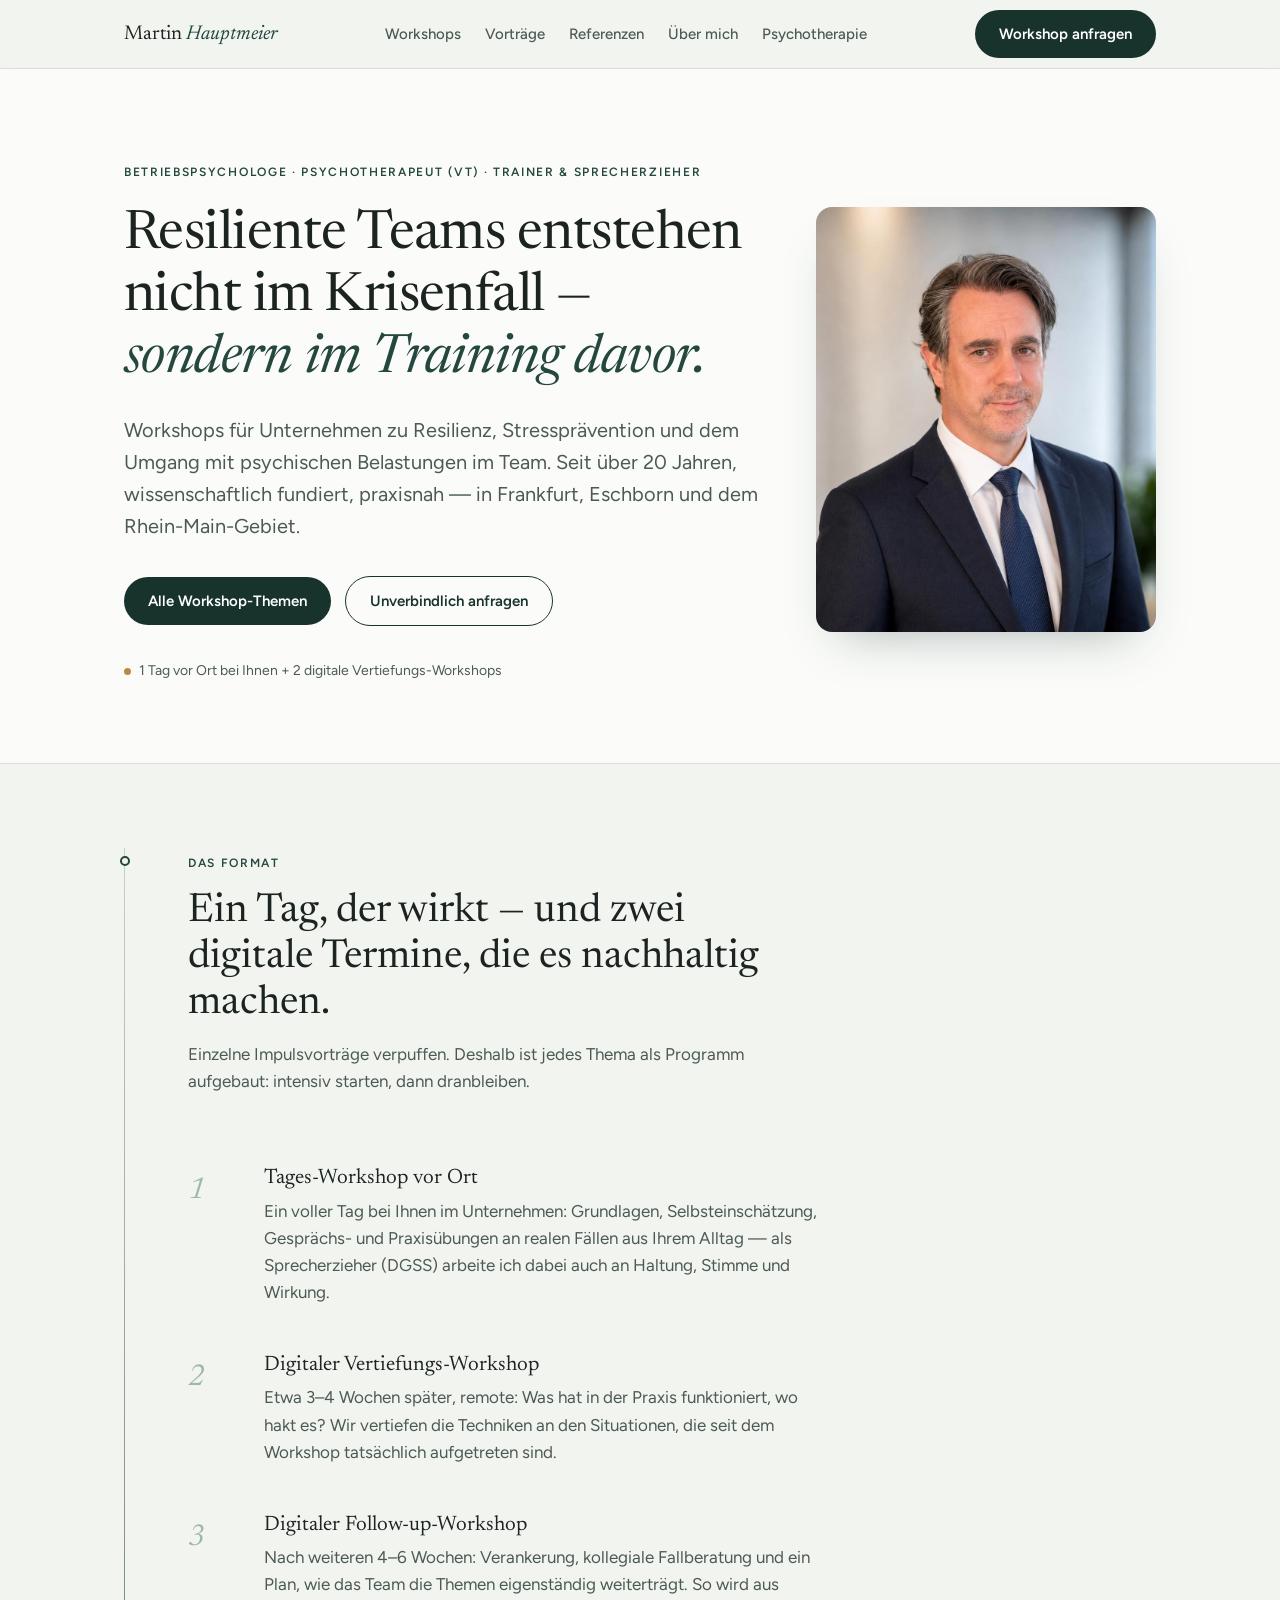
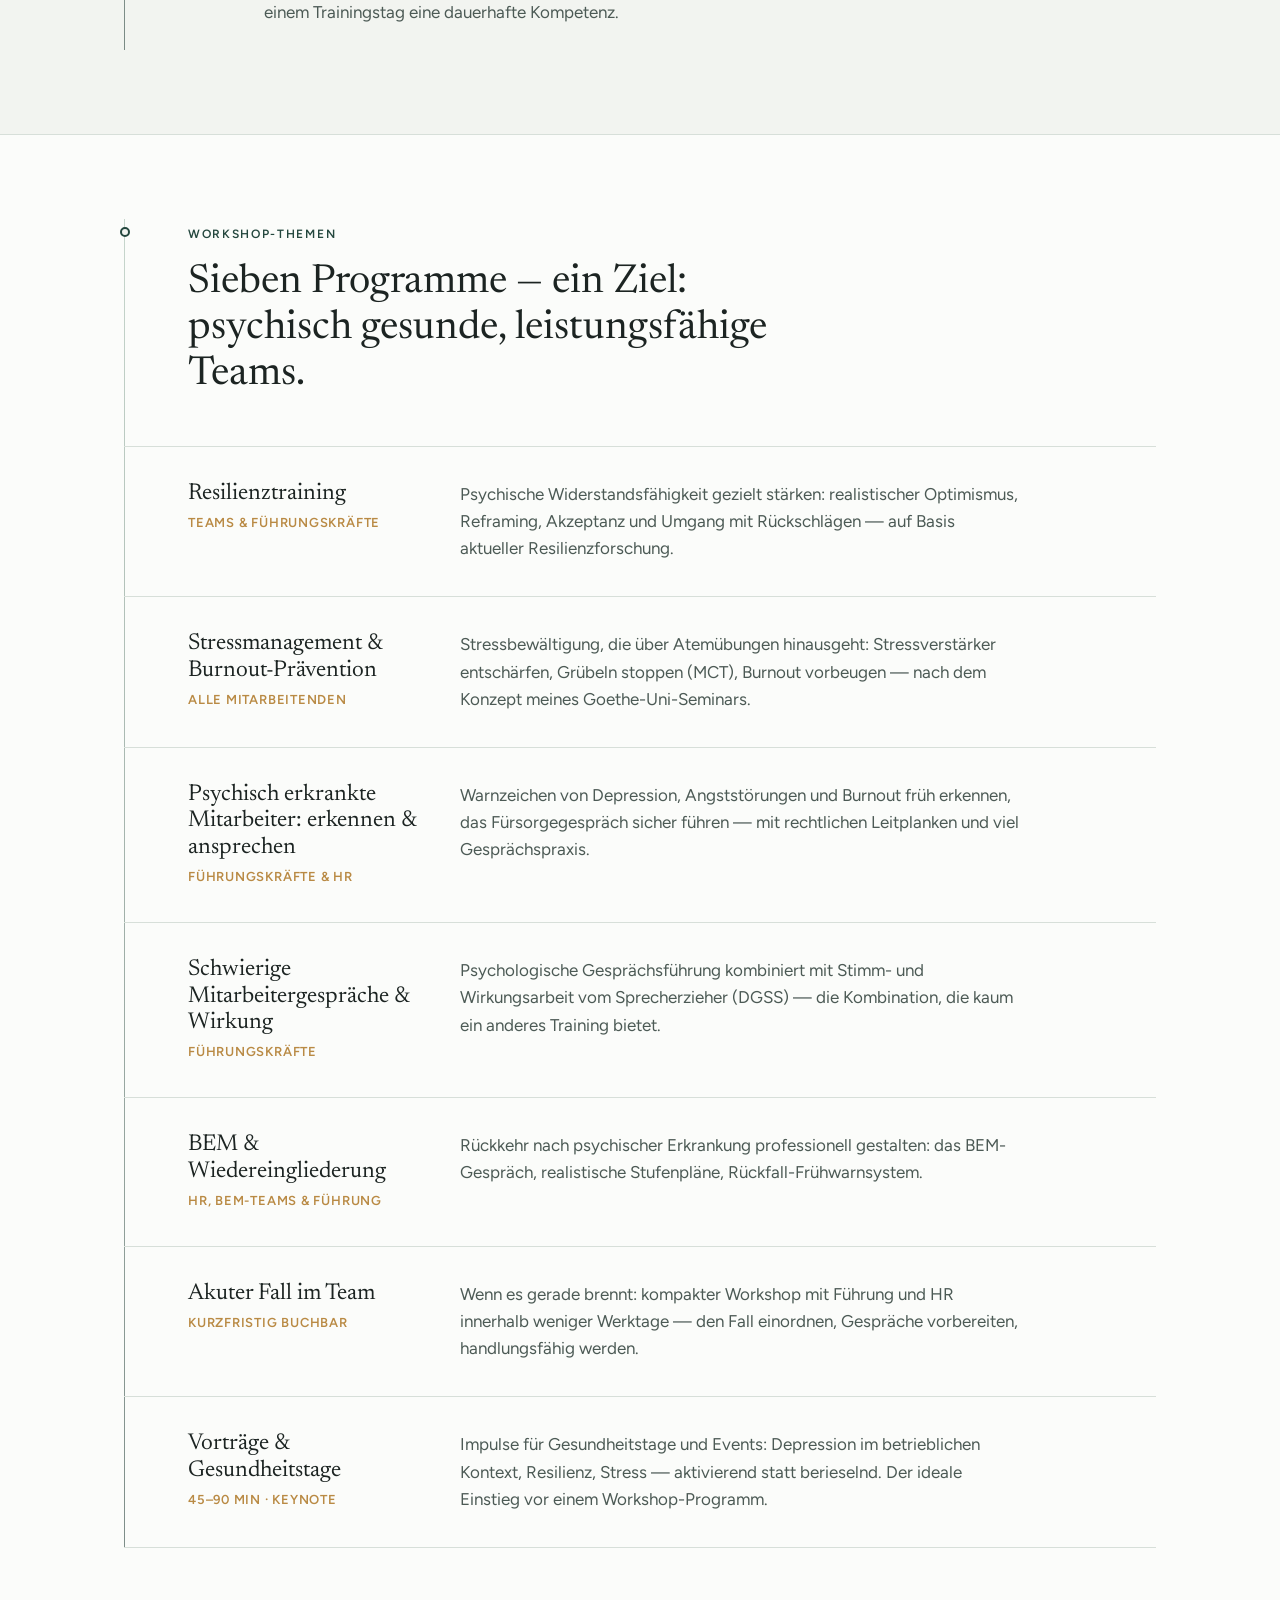
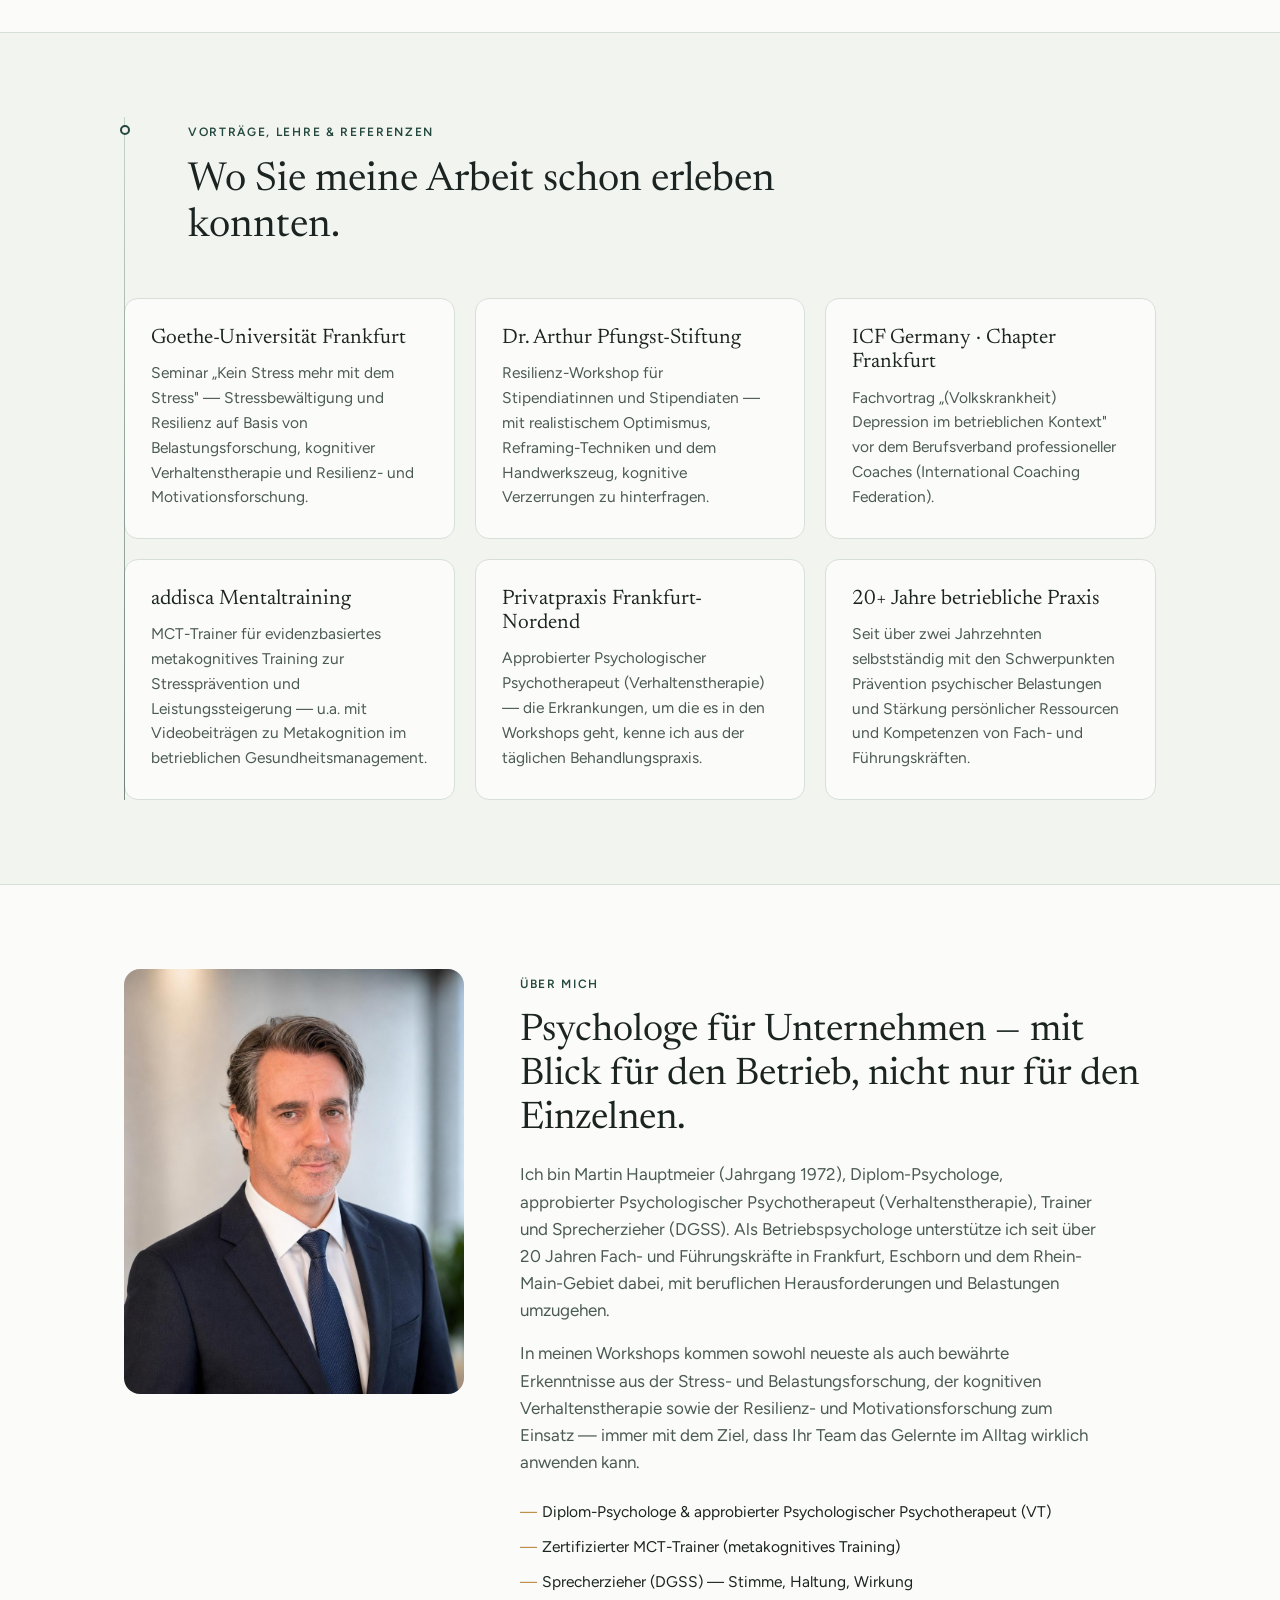
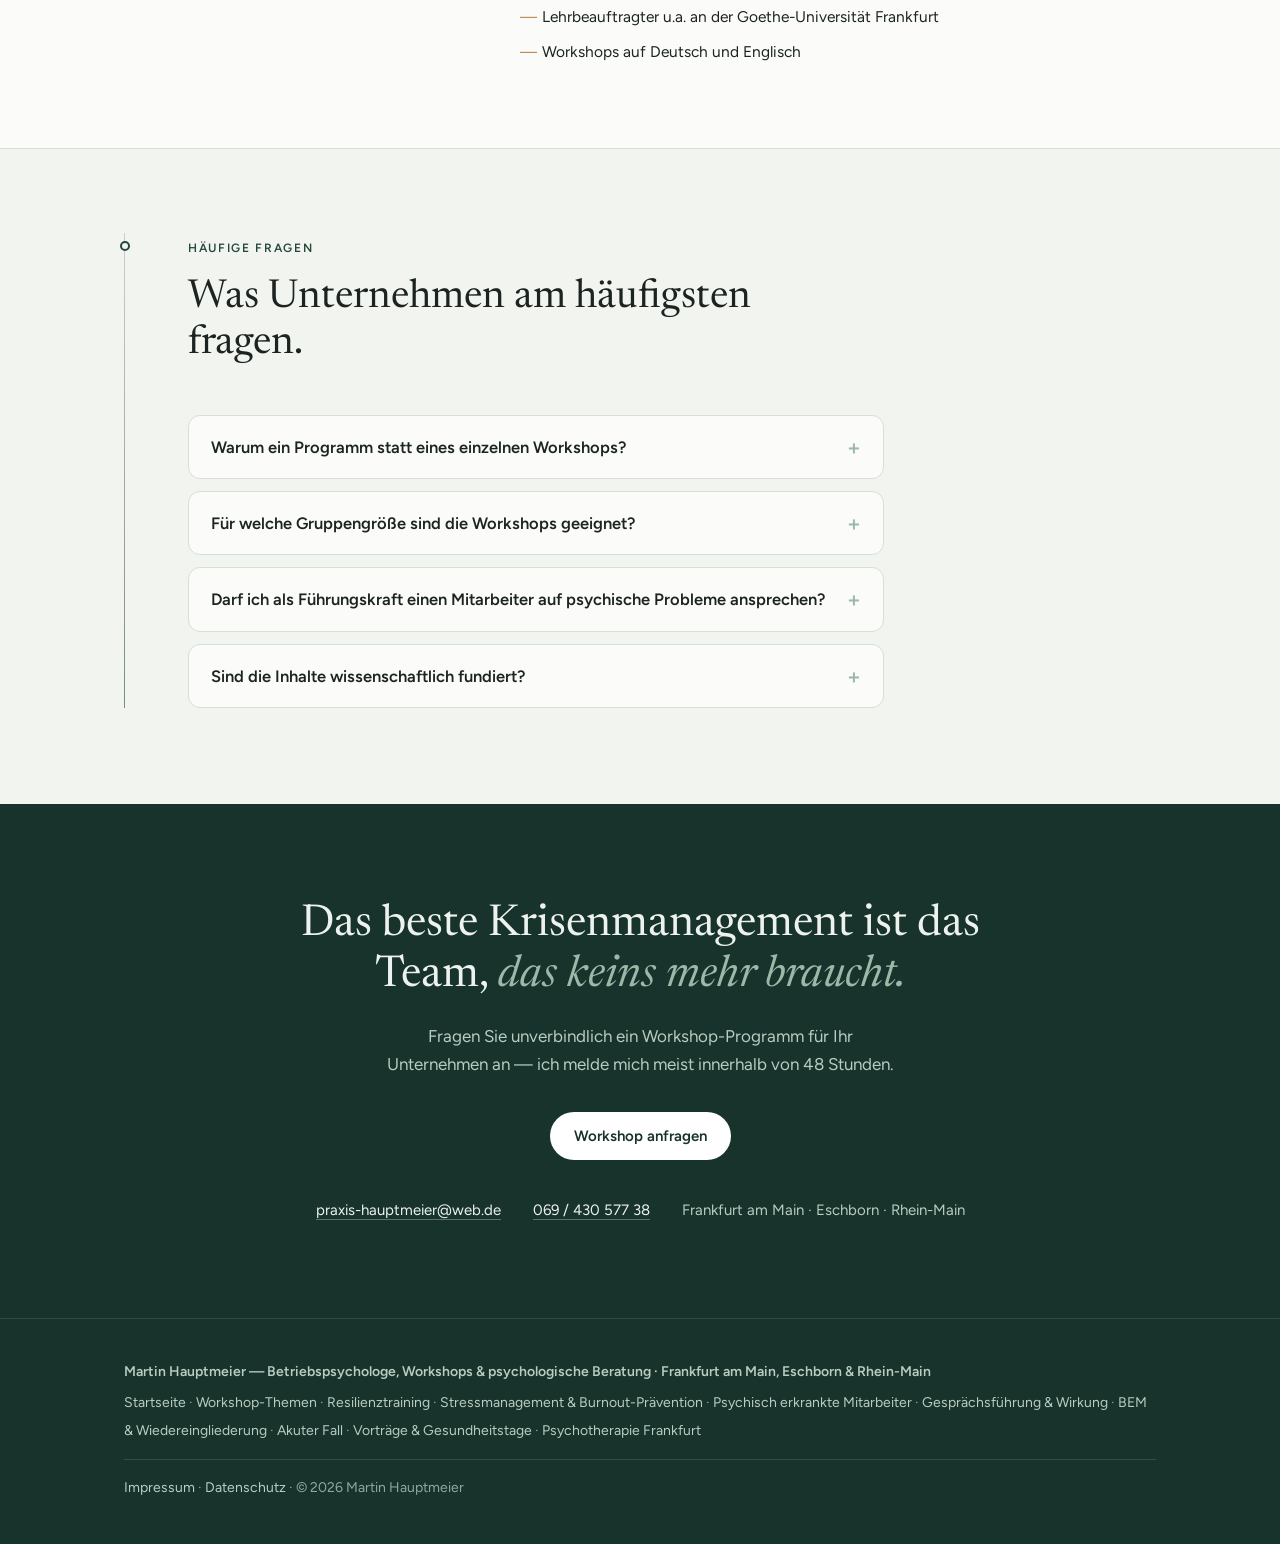
==== commit e0eee76a: "Index: Referenzen in Navi, site.js eingebunden" ====
--- a/index.html
+++ b/index.html
@@ -9,6 +9,7 @@
 <link rel="preconnect" href="https://fonts.gstatic.com" crossorigin>
 <link href="https://fonts.googleapis.com/css2?family=Newsreader:ital,opsz,wght@0,6..72,300..600;1,6..72,300..600&family=Figtree:wght@400;500;600;700&display=swap" rel="stylesheet">
 <link rel="stylesheet" href="styles.css">
+<script src="site.js" defer></script>
 <script type="application/ld+json">
 {"@context":"https://schema.org","@type":"ProfessionalService","name":"Martin Hauptmeier – Betriebspsychologe: Workshops für Resilienz & psychische Gesundheit im Unternehmen","image":"martin-hauptmeier.jpg","founder":{"@type":"Person","name":"Martin Hauptmeier","jobTitle":"Dipl.-Psychologe, Psychologischer Psychotherapeut (VT), Trainer & Sprecherzieher"},"address":{"@type":"PostalAddress","streetAddress":"Bornheimer Landstraße 51","postalCode":"60316","addressLocality":"Frankfurt am Main","addressCountry":"DE"},"areaServed":["Frankfurt am Main","Eschborn","Rhein-Main-Gebiet"],"telephone":"+49 69 43057738","email":"praxis-hauptmeier@web.de","knowsLanguage":["de","en"]}
 </script>
@@ -21,7 +22,8 @@
       <ul>
         <li><a href="workshops-psychische-gesundheit-fuehrungskraefte.html">Workshops</a></li>
         <li><a href="vortrag-psychische-gesundheit-gesundheitstag.html">Vorträge</a></li>
-        <li><a href="#ueber">Über mich</a></li>
+        <li><a href="index.html#referenzen">Referenzen</a></li>
+        <li><a href="index.html#ueber">Über mich</a></li>
         <li><a href="psychotherapie-frankfurt-nordend.html">Psychotherapie</a></li>
       </ul>
     </nav>
@@ -45,7 +47,6 @@
   </div>
 </div>
 
-<!-- PROGRAMM -->
 <section id="programm">
   <div class="wrap faden">
     <span class="knoten" style="top:8px"></span>
@@ -69,7 +70,6 @@
   </div>
 </section>
 
-<!-- THEMEN -->
 <section class="leistungen-bg" id="themen">
   <div class="wrap faden">
     <span class="knoten" style="top:8px"></span>
@@ -77,37 +77,30 @@
       <span class="eyebrow">Workshop-Themen</span>
       <h2>Sieben Programme — ein Ziel: psychisch gesunde, leistungsfähige Teams.</h2>
     </div>
-
     <div class="leistung reveal">
       <div><h3><a href="resilienztraining-unternehmen-frankfurt.html">Resilienztraining</a></h3><p class="tag">Teams & Führungskräfte</p></div>
       <p>Psychische Widerstandsfähigkeit gezielt stärken: realistischer Optimismus, Reframing, Akzeptanz und Umgang mit Rückschlägen — auf Basis aktueller Resilienzforschung.</p>
     </div>
-
     <div class="leistung reveal">
       <div><h3><a href="stressmanagement-seminar-frankfurt.html">Stressmanagement & Burnout-Prävention</a></h3><p class="tag">Alle Mitarbeitenden</p></div>
       <p>Stressbewältigung, die über Atemübungen hinausgeht: Stressverstärker entschärfen, Grübeln stoppen (MCT), Burnout vorbeugen — nach dem Konzept meines Goethe-Uni-Seminars.</p>
     </div>
-
     <div class="leistung reveal">
       <div><h3><a href="workshop-psychisch-erkrankte-mitarbeiter-frankfurt.html">Psychisch erkrankte Mitarbeiter: erkennen & ansprechen</a></h3><p class="tag">Führungskräfte & HR</p></div>
       <p>Warnzeichen von Depression, Angststörungen und Burnout früh erkennen, das Fürsorgegespräch sicher führen — mit rechtlichen Leitplanken und viel Gesprächspraxis.</p>
     </div>
-
     <div class="leistung reveal">
       <div><h3><a href="gespraechsfuehrung-training-fuehrungskraefte.html">Schwierige Mitarbeitergespräche & Wirkung</a></h3><p class="tag">Führungskräfte</p></div>
       <p>Psychologische Gesprächsführung kombiniert mit Stimm- und Wirkungsarbeit vom Sprecherzieher (DGSS) — die Kombination, die kaum ein anderes Training bietet.</p>
     </div>
-
     <div class="leistung reveal">
       <div><h3><a href="bem-wiedereingliederung-frankfurt.html">BEM & Wiedereingliederung</a></h3><p class="tag">HR, BEM-Teams & Führung</p></div>
       <p>Rückkehr nach psychischer Erkrankung professionell gestalten: das BEM-Gespräch, realistische Stufenpläne, Rückfall-Frühwarnsystem.</p>
     </div>
-
     <div class="leistung reveal">
       <div><h3><a href="akutberatung-psychische-erkrankung-arbeitsplatz.html">Akuter Fall im Team</a></h3><p class="tag">Kurzfristig buchbar</p></div>
       <p>Wenn es gerade brennt: kompakter Workshop mit Führung und HR innerhalb weniger Werktage — den Fall einordnen, Gespräche vorbereiten, handlungsfähig werden.</p>
     </div>
-
     <div class="leistung reveal">
       <div><h3><a href="vortrag-psychische-gesundheit-gesundheitstag.html">Vorträge & Gesundheitstage</a></h3><p class="tag">45–90 Min · Keynote</p></div>
       <p>Impulse für Gesundheitstage und Events: Depression im betrieblichen Kontext, Resilienz, Stress — aktivierend statt berieselnd. Der ideale Einstieg vor einem Workshop-Programm.</p>
@@ -115,7 +108,6 @@
   </div>
 </section>
 
-<!-- REFERENZEN -->
 <section id="referenzen">
   <div class="wrap faden">
     <span class="knoten" style="top:8px"></span>
@@ -152,7 +144,6 @@
   </div>
 </section>
 
-<!-- ÜBER -->
 <section class="ueber-bg" id="ueber">
   <div class="wrap ueber-grid">
     <img class="portrait-img reveal" src="martin-hauptmeier.jpg" alt="Porträt von Martin Hauptmeier" loading="lazy">
@@ -172,7 +163,6 @@
   </div>
 </section>
 
-<!-- FAQ -->
 <section id="faq">
   <div class="wrap faden">
     <span class="knoten" style="top:8px"></span>
@@ -201,7 +191,6 @@
   </div>
 </section>
 
-<!-- KONTAKT -->
 <section class="kontakt" id="kontakt">
   <div class="wrap">
     <h2>Das beste Krisenmanagement ist das Team, <em>das keins mehr braucht.</em></h2>
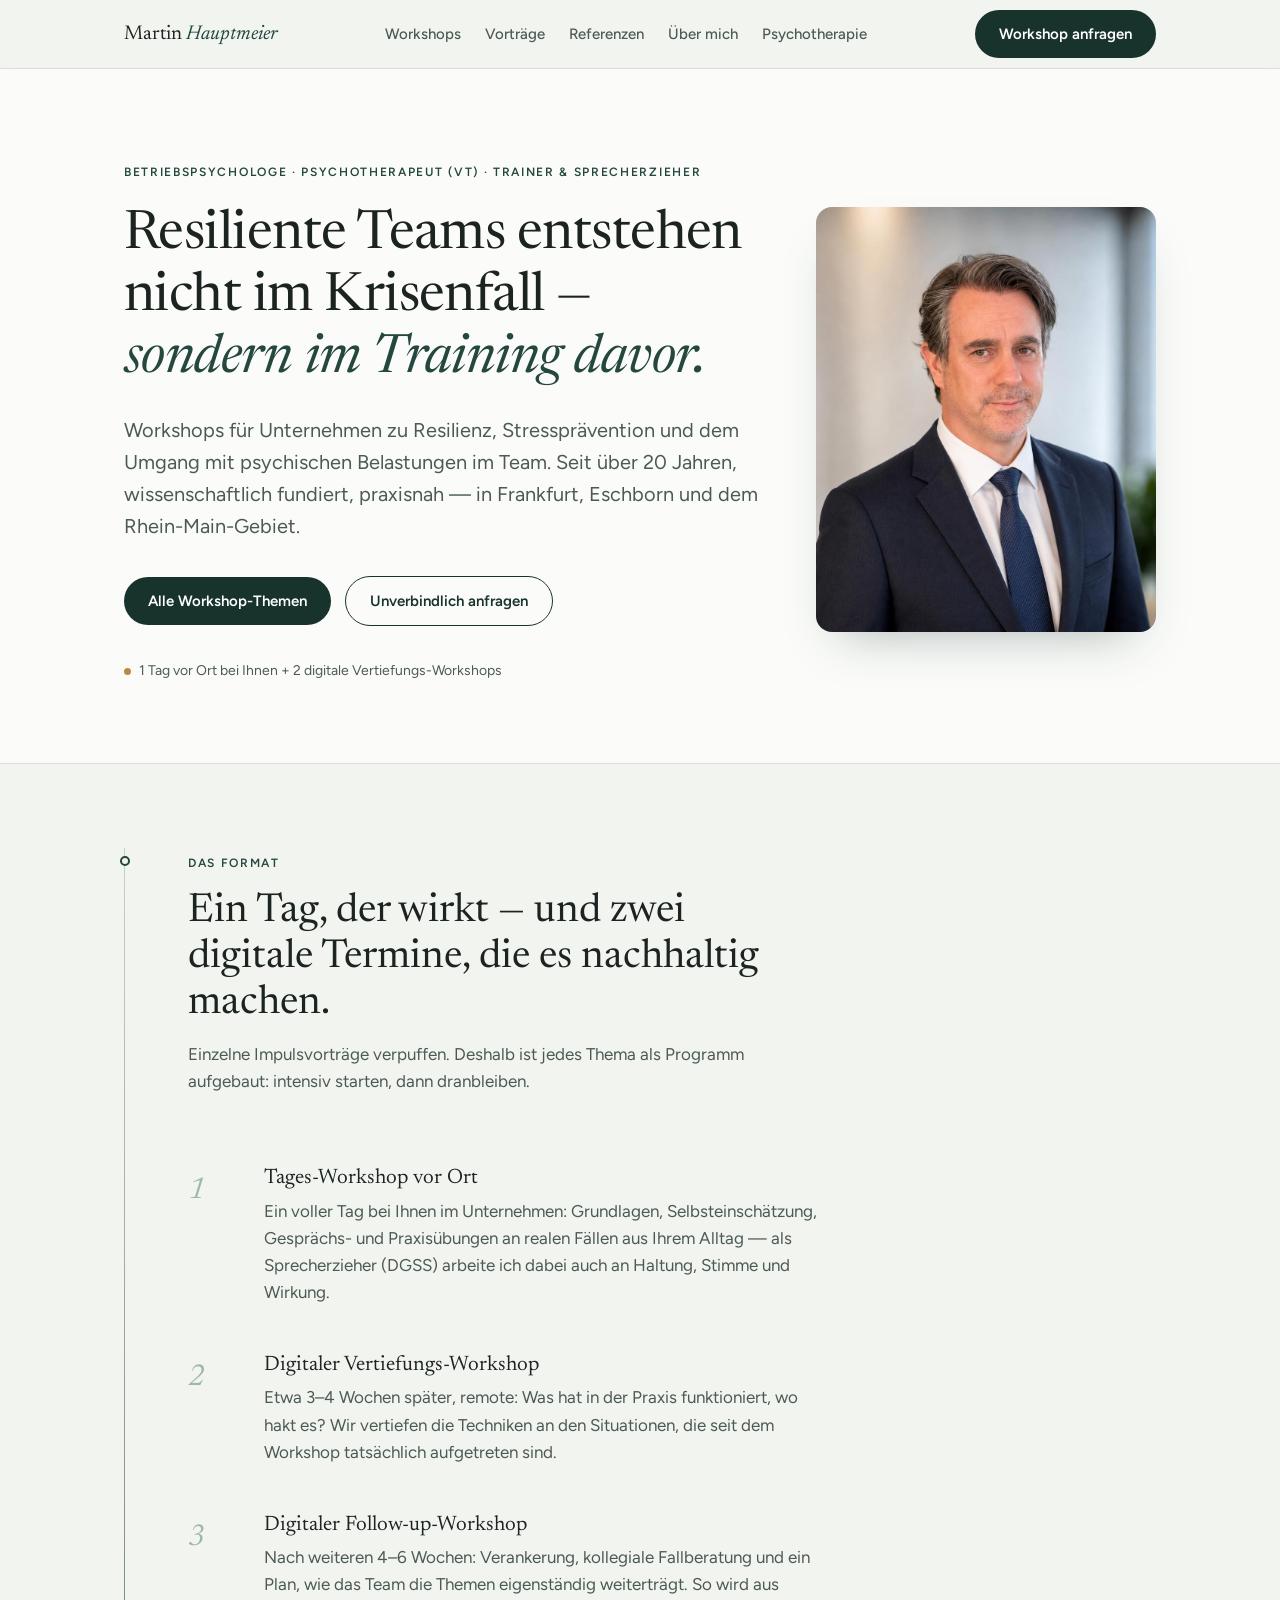
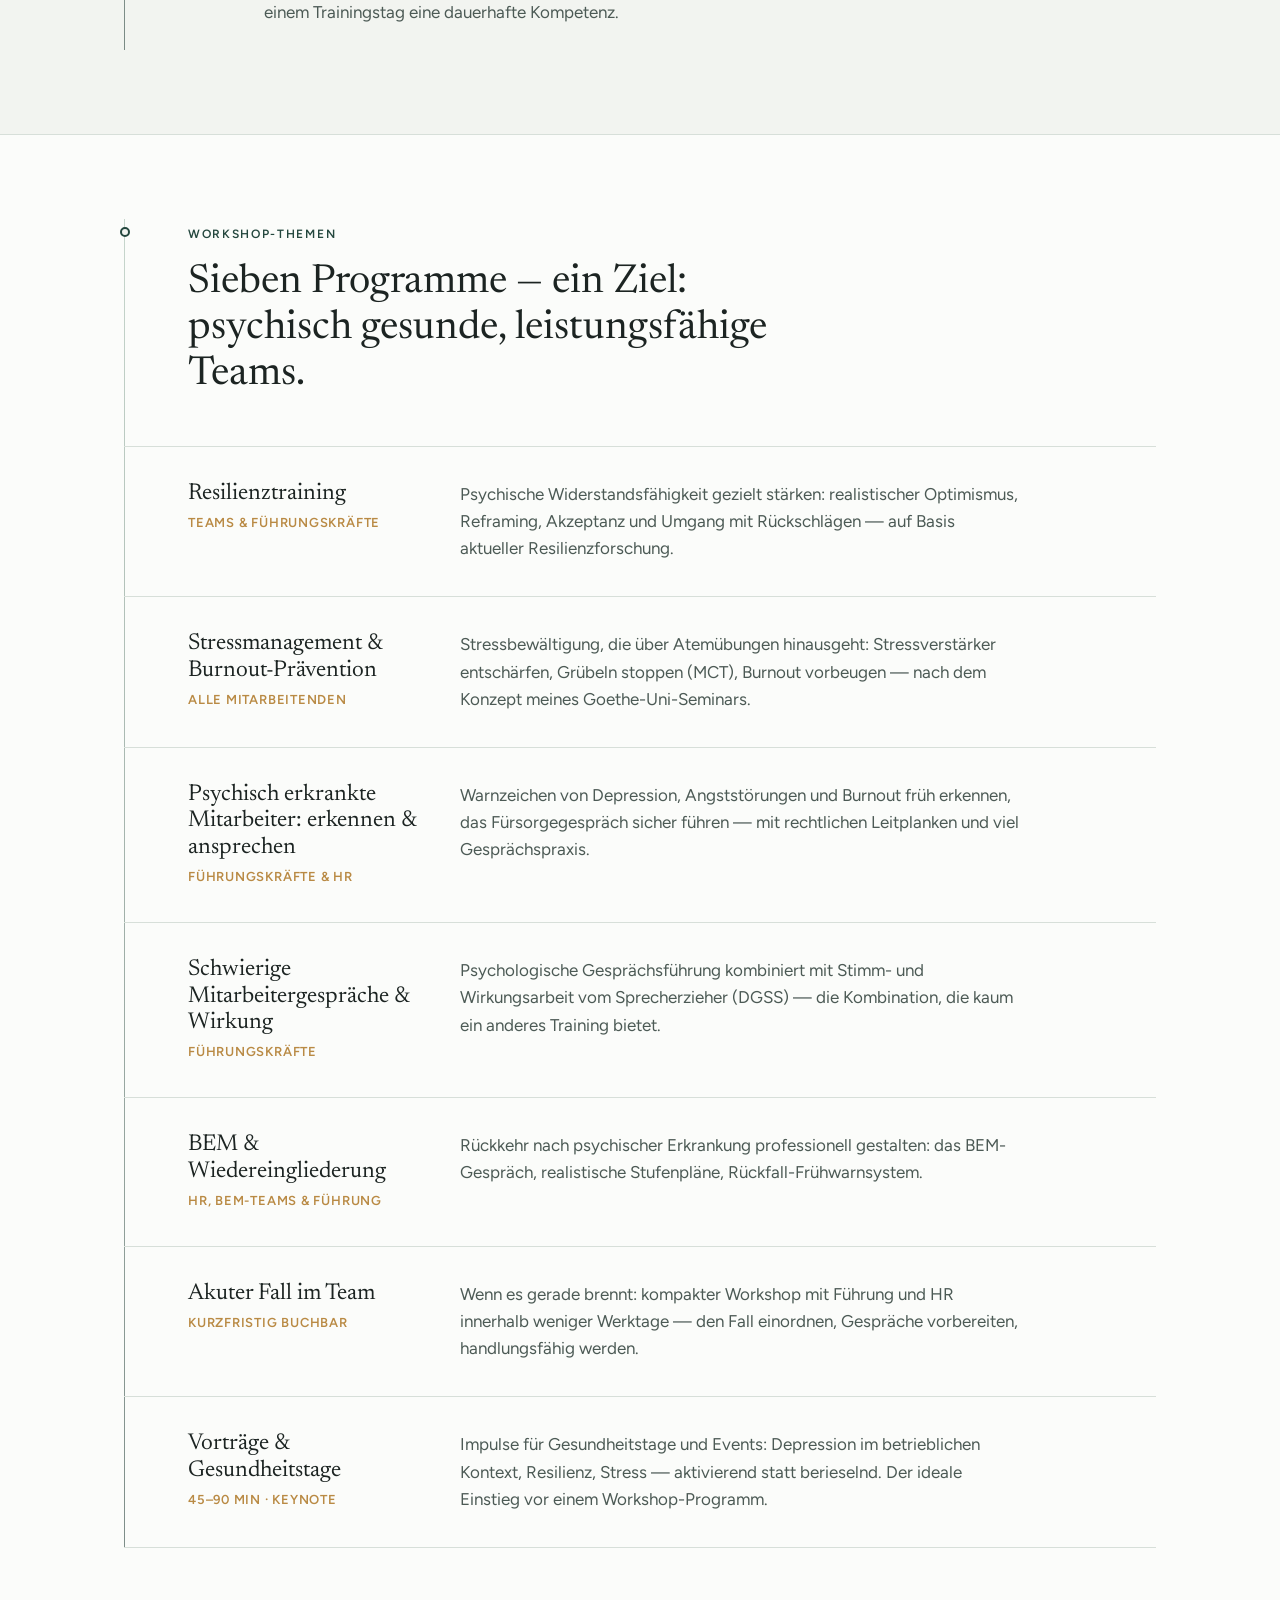
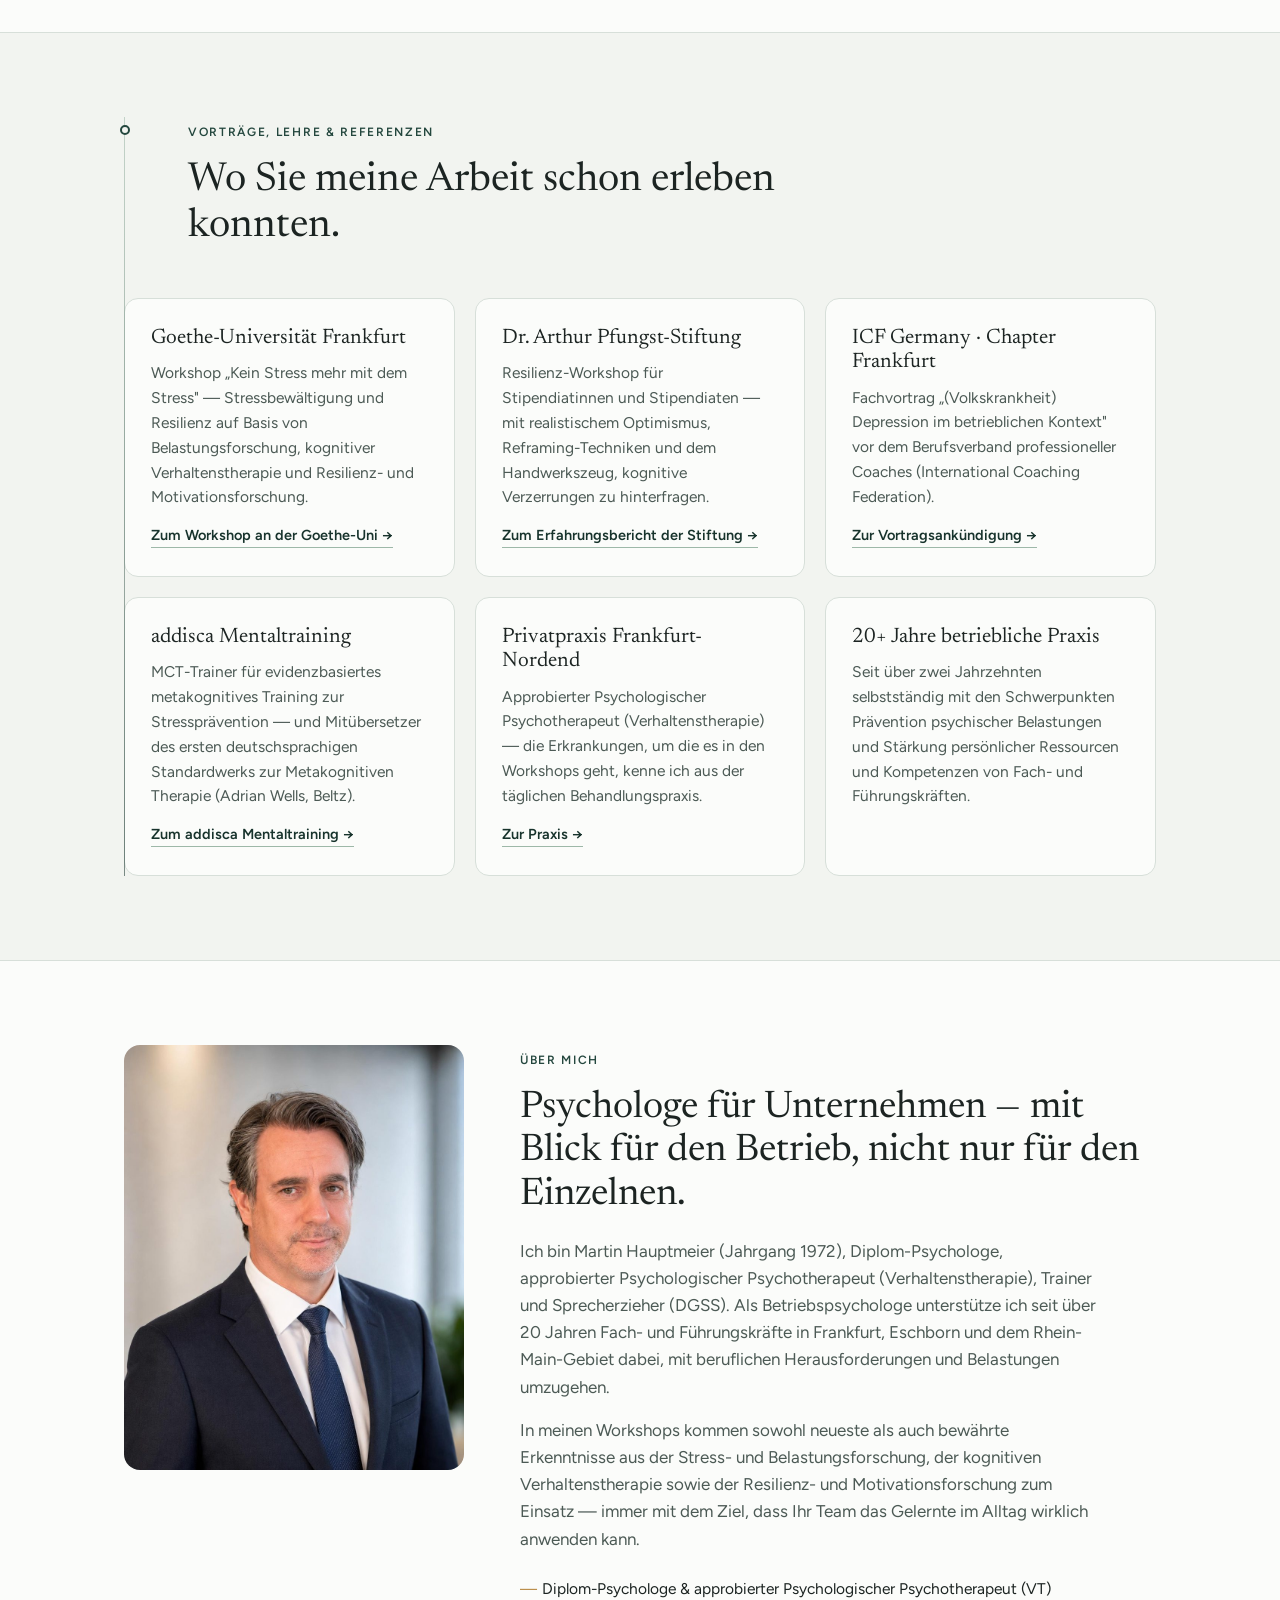
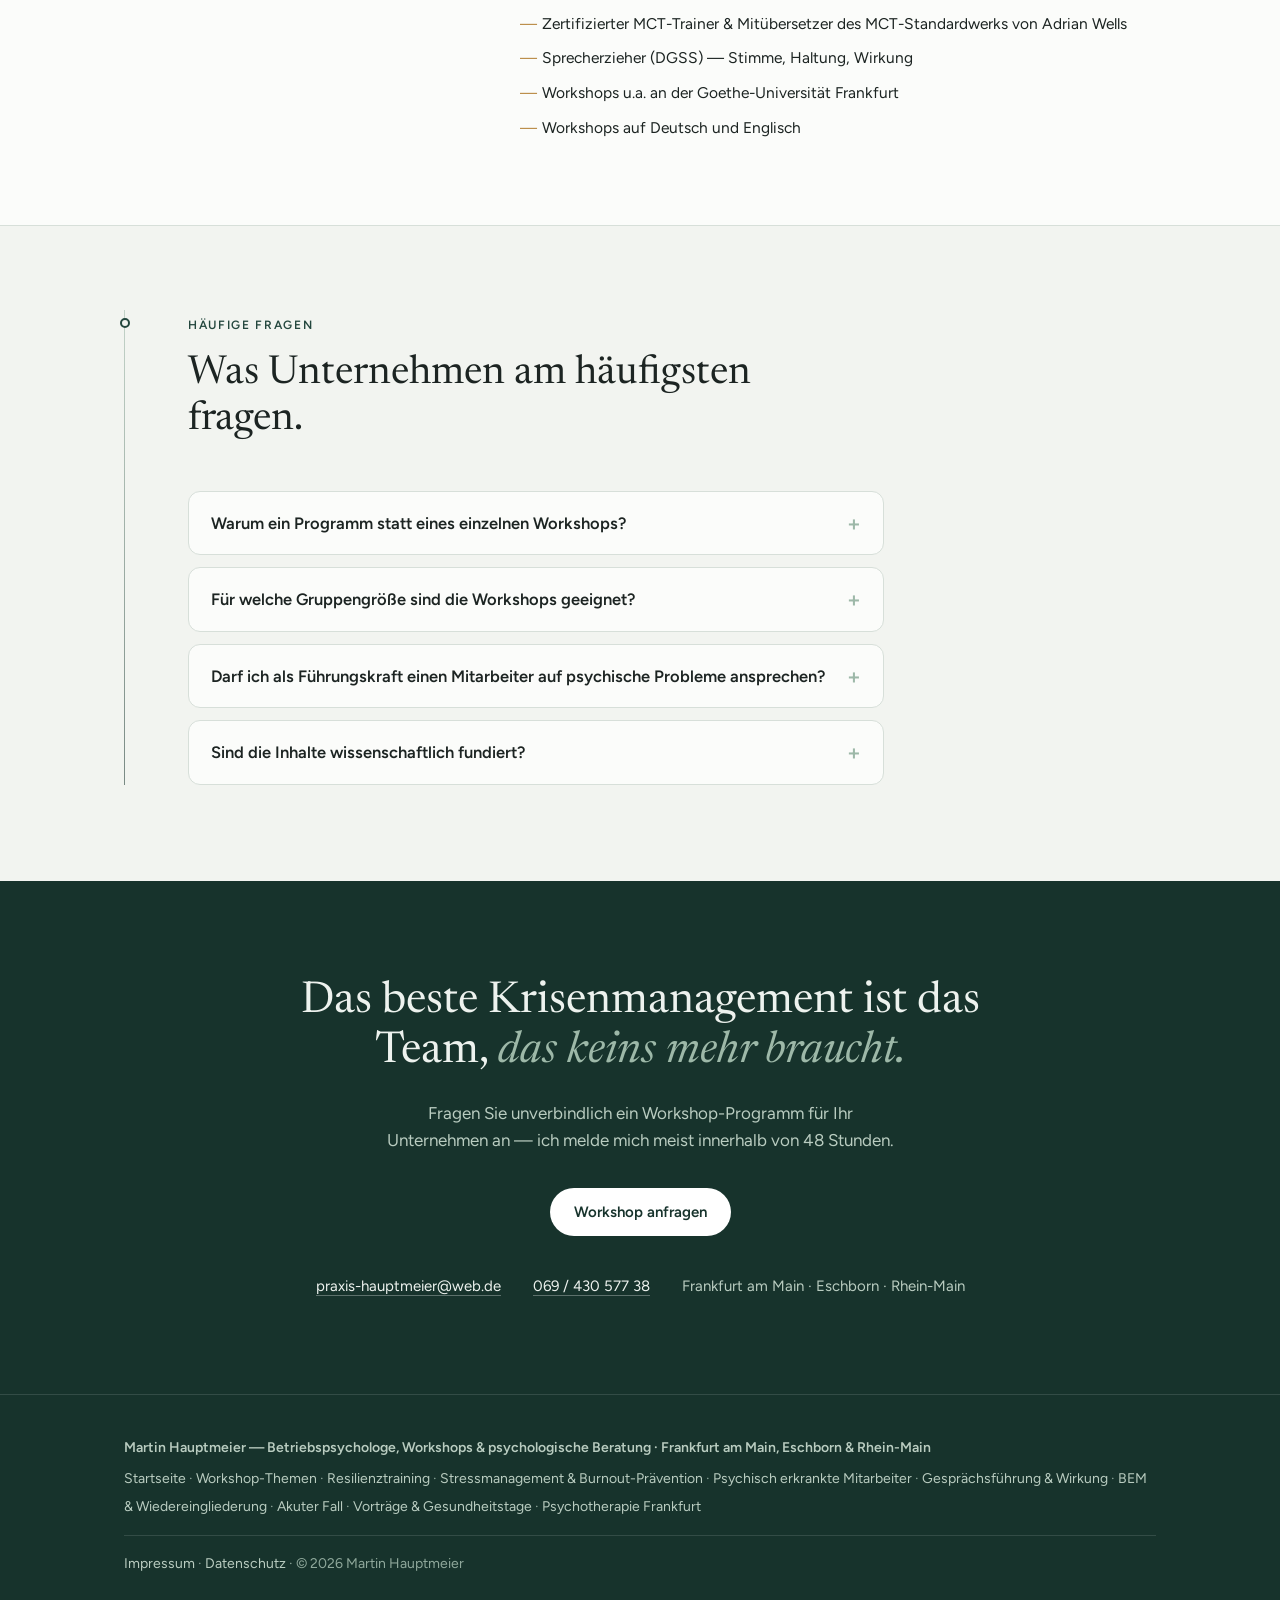
==== commit 5d1ea220: "Referenzen-Karten mit Quell-Links, Wells-Übersetzung ergänzt" ====
--- a/index.html
+++ b/index.html
@@ -118,23 +118,28 @@
     <div class="cards">
       <div class="card reveal">
         <h3>Goethe-Universität Frankfurt</h3>
-        <p>Seminar „Kein Stress mehr mit dem Stress" — Stressbewältigung und Resilienz auf Basis von Belastungsforschung, kognitiver Verhaltenstherapie und Resilienz- und Motivationsforschung.</p>
+        <p>Workshop „Kein Stress mehr mit dem Stress" — Stressbewältigung und Resilienz auf Basis von Belastungsforschung, kognitiver Verhaltenstherapie und Resilienz- und Motivationsforschung.</p>
+        <a class="mehr" href="https://www.uni-frankfurt.de/94702072/Kein_Stress_mehr_mit_dem_Stress" target="_blank" rel="noopener noreferrer">Zum Workshop an der Goethe-Uni →</a>
       </div>
       <div class="card reveal">
         <h3>Dr. Arthur Pfungst-Stiftung</h3>
         <p>Resilienz-Workshop für Stipendiatinnen und Stipendiaten — mit realistischem Optimismus, Reframing-Techniken und dem Handwerkszeug, kognitive Verzerrungen zu hinterfragen.</p>
+        <a class="mehr" href="https://pfungst-stiftung.de/nl-04-2024-resilienz/" target="_blank" rel="noopener noreferrer">Zum Erfahrungsbericht der Stiftung →</a>
       </div>
       <div class="card reveal">
         <h3>ICF Germany · Chapter Frankfurt</h3>
         <p>Fachvortrag „(Volkskrankheit) Depression im betrieblichen Kontext" vor dem Berufsverband professioneller Coaches (International Coaching Federation).</p>
+        <a class="mehr" href="https://www.coachfederation.de/events/stadtchapter/veranstaltungen-frankfurt/eventdetails.html?tx_news_pi1%5Bnews%5D=291&cHash=0fb876c822d87a343a8e57f739c2cb73" target="_blank" rel="noopener noreferrer">Zur Vortragsankündigung →</a>
       </div>
       <div class="card reveal">
         <h3>addisca Mentaltraining</h3>
-        <p>MCT-Trainer für evidenzbasiertes metakognitives Training zur Stressprävention und Leistungssteigerung — u.a. mit Videobeiträgen zu Metakognition im betrieblichen Gesundheitsmanagement.</p>
+        <p>MCT-Trainer für evidenzbasiertes metakognitives Training zur Stressprävention — und Mitübersetzer des ersten deutschsprachigen Standardwerks zur Metakognitiven Therapie (Adrian Wells, Beltz).</p>
+        <a class="mehr" href="https://www.addisca.de/mentaltraining/" target="_blank" rel="noopener noreferrer">Zum addisca Mentaltraining →</a>
       </div>
       <div class="card reveal">
         <h3>Privatpraxis Frankfurt-Nordend</h3>
         <p>Approbierter Psychologischer Psychotherapeut (Verhaltenstherapie) — die Erkrankungen, um die es in den Workshops geht, kenne ich aus der täglichen Behandlungspraxis.</p>
+        <a class="mehr" href="psychotherapie-frankfurt-nordend.html">Zur Praxis →</a>
       </div>
       <div class="card reveal">
         <h3>20+ Jahre betriebliche Praxis</h3>
@@ -154,9 +159,9 @@
       <p>In meinen Workshops kommen sowohl neueste als auch bewährte Erkenntnisse aus der Stress- und Belastungsforschung, der kognitiven Verhaltenstherapie sowie der Resilienz- und Motivationsforschung zum Einsatz — immer mit dem Ziel, dass Ihr Team das Gelernte im Alltag wirklich anwenden kann.</p>
       <ul class="quali">
         <li>Diplom-Psychologe & approbierter Psychologischer Psychotherapeut (VT)</li>
-        <li>Zertifizierter MCT-Trainer (metakognitives Training)</li>
+        <li>Zertifizierter MCT-Trainer & Mitübersetzer des MCT-Standardwerks von Adrian Wells</li>
         <li>Sprecherzieher (DGSS) — Stimme, Haltung, Wirkung</li>
-        <li>Lehrbeauftragter u.a. an der Goethe-Universität Frankfurt</li>
+        <li>Workshops u.a. an der Goethe-Universität Frankfurt</li>
         <li>Workshops auf Deutsch und Englisch</li>
       </ul>
     </div>
